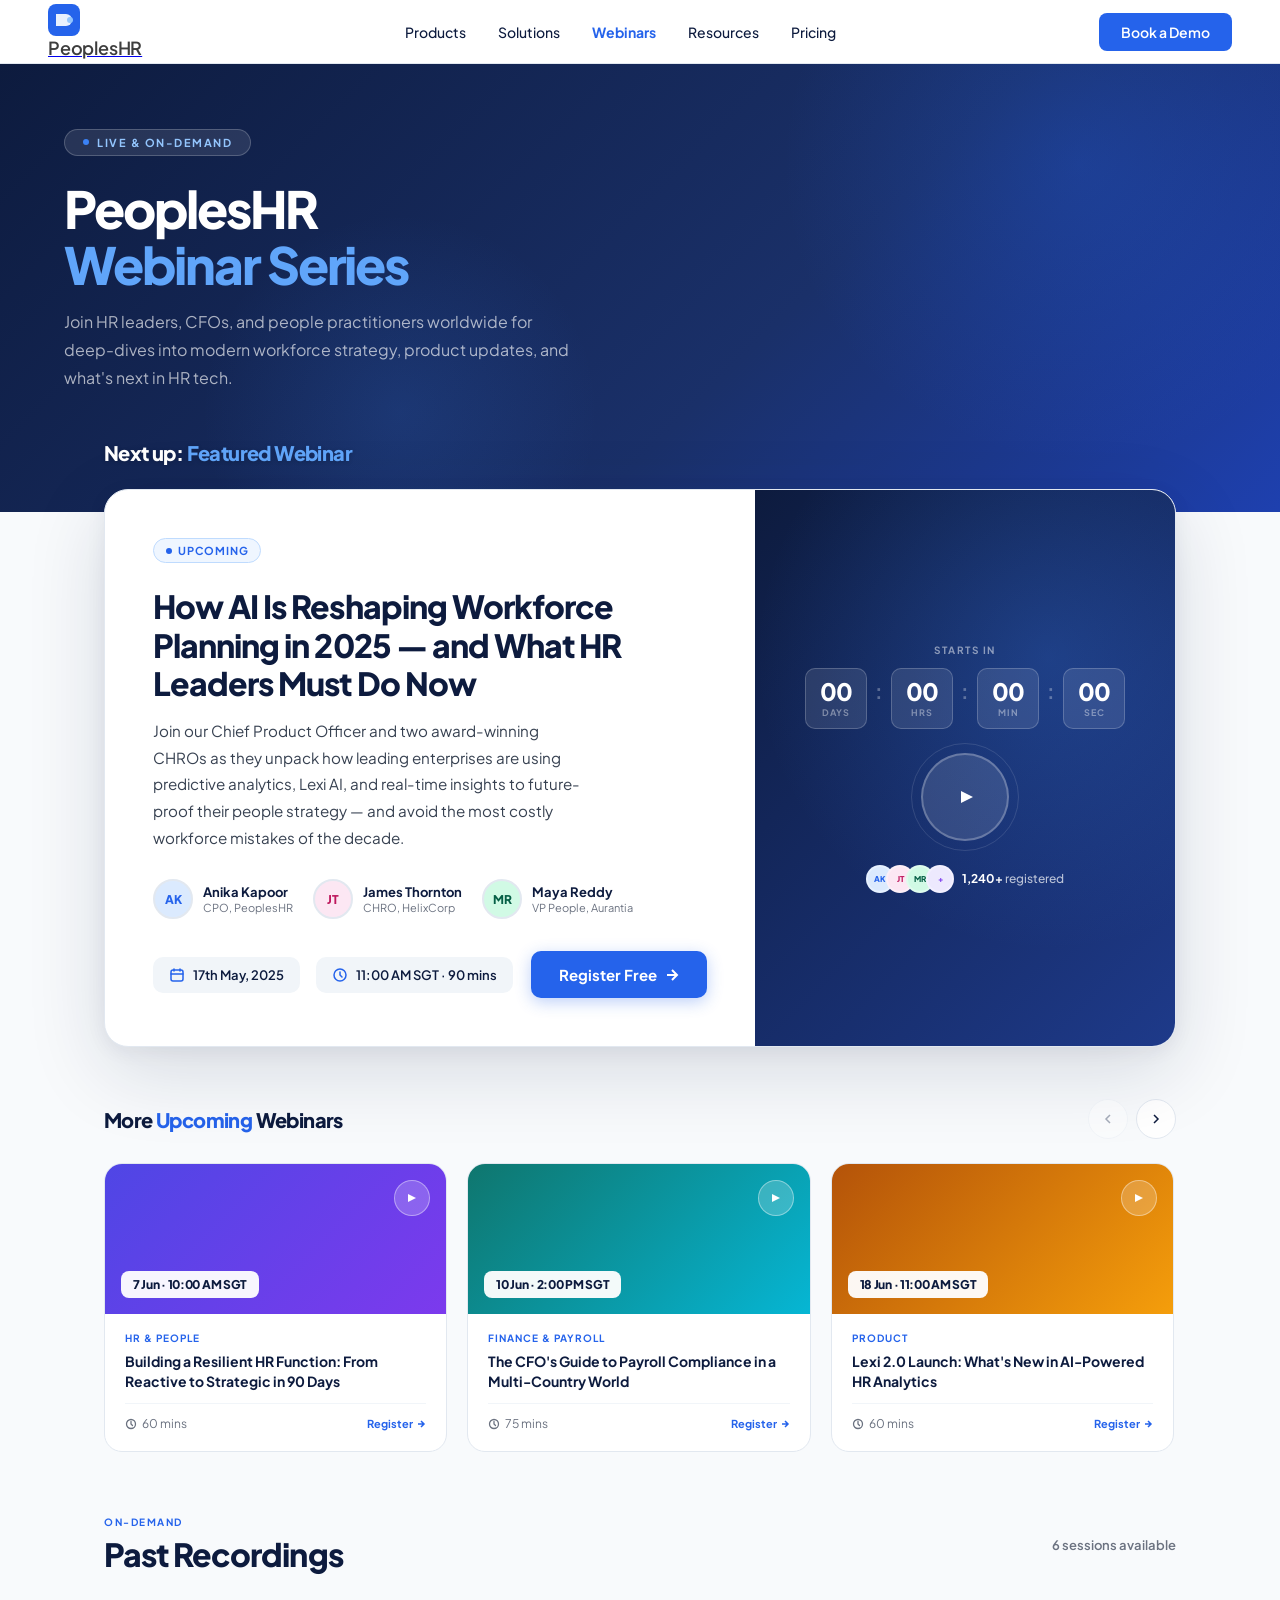
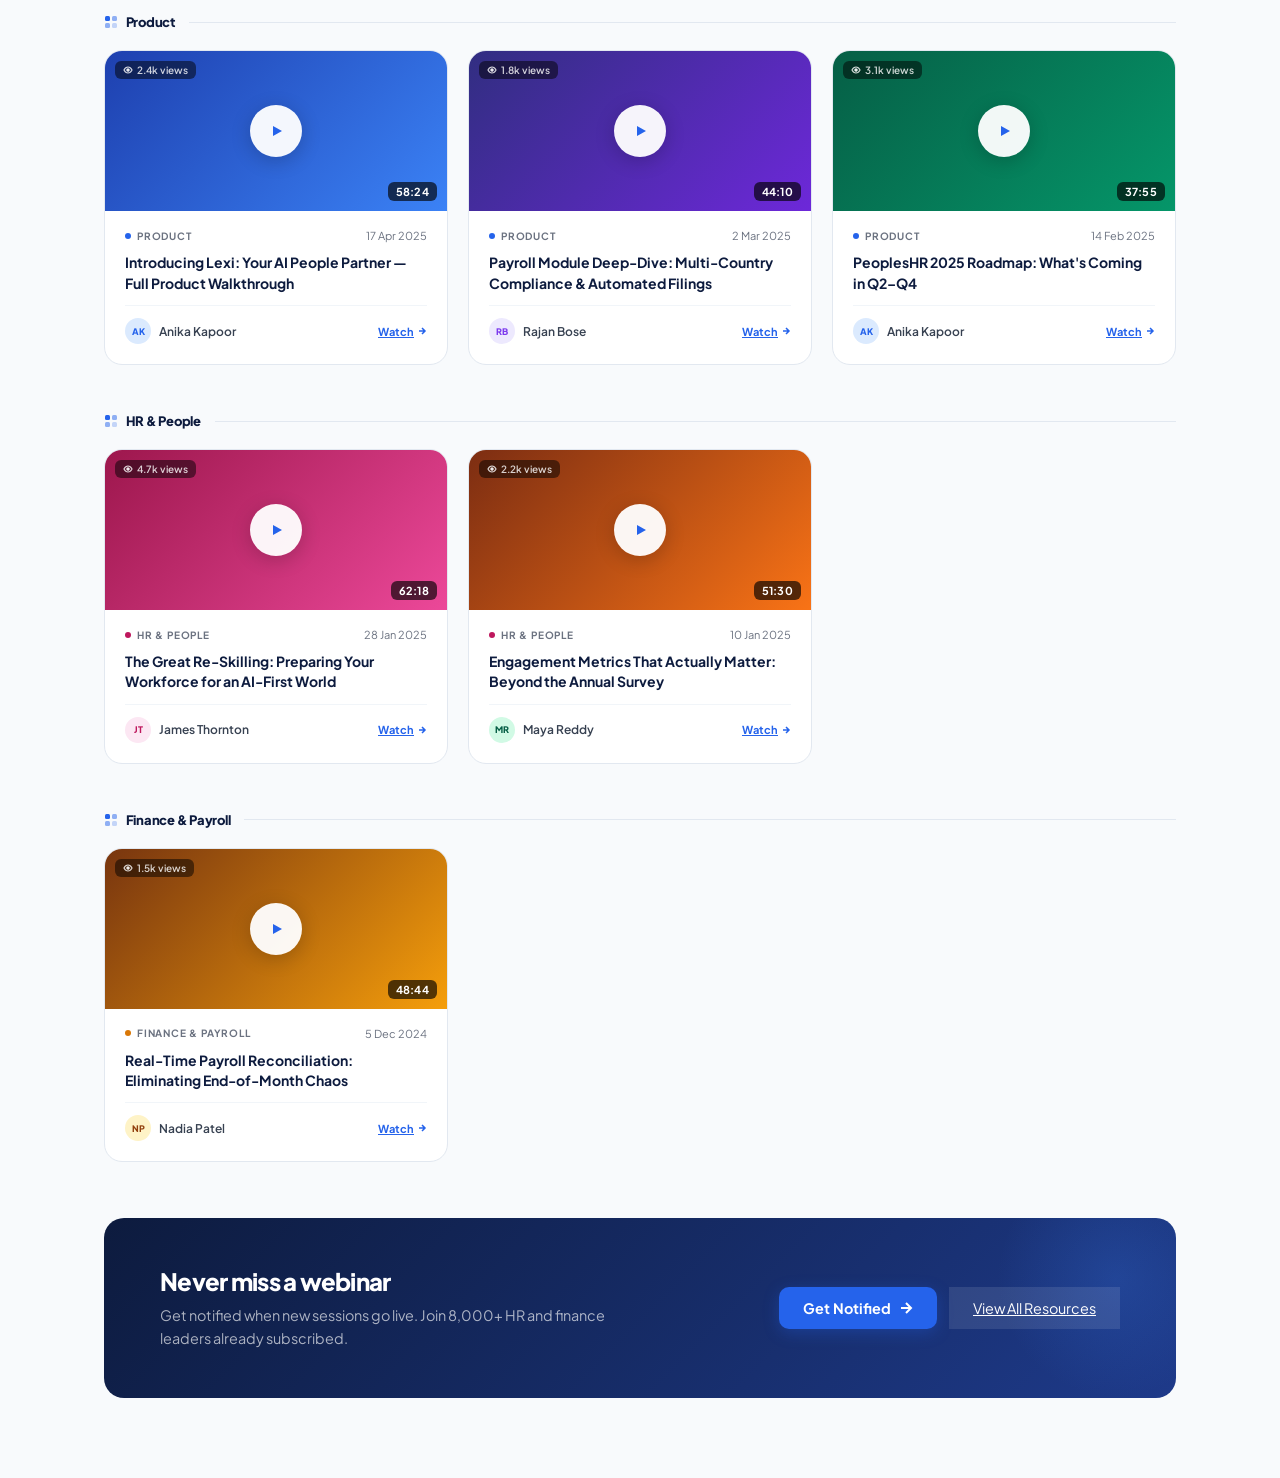
==== index.html @ 2c196004 "Initial webinar page" ====
<!DOCTYPE html>
<html lang="en">
<head>
<meta charset="UTF-8">
<meta name="viewport" content="width=device-width, initial-scale=1.0">
<title>Webinars — PeoplesHR</title>
<link rel="preconnect" href="https://fonts.googleapis.com">
<link rel="preconnect" href="https://fonts.gstatic.com" crossorigin>
<link href="https://fonts.googleapis.com/css2?family=Plus+Jakarta+Sans:wght@400;500;600;700;800&display=swap" rel="stylesheet">
<link rel="stylesheet" href="style.css">
</head>
<body class="webinar-page">

<!-- NAV -->
<nav>
  <a href="#" class="nav-logo">
    <svg width="32" height="32" viewBox="0 0 32 32" fill="none">
      <rect width="32" height="32" rx="8" fill="#2563eb"/>
      <path d="M8 10h10a6 6 0 0 1 0 12H8V10z" fill="#fff" opacity=".9"/>
      <circle cx="22" cy="16" r="3" fill="#93c5fd"/>
    </svg>
    <span class="logo-text">PeoplesHR</span>
  </a>
  <div class="nav-links">
    <a href="#">Products</a>
    <a href="#">Solutions</a>
    <a href="#" style="color:var(--blue);font-weight:700;">Webinars</a>
    <a href="#">Resources</a>
    <a href="#">Pricing</a>
  </div>
  <a href="#" class="btn-demo">Book a Demo</a>
  <button class="hamburger" id="hamburger"><span></span><span></span><span></span></button>
</nav>

<!-- PAGE HERO -->
<div class="wb-page-hero">
  <div class="wb-hero-inner">
    <div class="wb-hero-eyebrow">
      <span class="wb-hero-eyebrow-dot"></span>
      Live &amp; On-demand
    </div>
    <h1 class="wb-hero-title">PeoplesHR<br><span>Webinar Series</span></h1>
    <p class="wb-hero-sub">Join HR leaders, CFOs, and people practitioners worldwide for deep-dives into modern workforce strategy, product updates, and what's next in HR tech.</p>
  </div>
</div>

<!-- BODY — all sections injected by app.js -->
<div class="wb-body" id="wb-body">
  <div style="text-align:center;padding:80px 0;color:#6b7280;">
    <svg width="40" height="40" viewBox="0 0 40 40" fill="none" style="margin:0 auto 16px;display:block;animation:spin 1s linear infinite;">
      <circle cx="20" cy="20" r="16" stroke="#e2e8f0" stroke-width="4"/>
      <path d="M20 4a16 16 0 0 1 16 16" stroke="#2563eb" stroke-width="4" stroke-linecap="round"/>
    </svg>
    <style>@keyframes spin{to{transform:rotate(360deg)}}</style>
    Loading webinars…
  </div>
</div>

<script src="app.js"></script>
</body>
</html>
---- style.css ----
/* ==========================================================================
   phrhome.css  –  Complete stylesheet for PeoplesHR Website
   Includes: Homepage styles + Solutions page styles
   Last updated: April 2026
   ========================================================================== */

*,*::before,*::after{box-sizing:border-box;margin:0;padding:0;}
:root{
  --navy:#0d1b3e;
  --blue:#2563eb;
  --blue-light:#3b82f6;
  --blue-bright:#1d9bf0;
  --text-dark:#0d1b3e;
  --text-body:#374151;
  --text-muted:#6b7280;
  --bg-white:#ffffff;
  --bg-light:#f8fafc;
  --bg-card:#f1f5f9;
  --border:#e2e8f0;
  --radius:16px;
}
html{scroll-behavior:smooth;}
body{font-family:'Plus Jakarta Sans',sans-serif;color:var(--text-dark);background:#fff;overflow-x:hidden;}

/* ─── NAV ─── */
nav{
  position:sticky;top:0;z-index:100;
  background:rgba(255,255,255,0.95);
  backdrop-filter:blur(12px);
  border-bottom:1px solid var(--border);
  padding:0 48px;
  height:64px;
  display:flex;align-items:center;justify-content:space-between;
}.hero
.nav-logo{display:flex;align-items:center;gap:8px;text-decoration:none;}
.logo-text{font-weight:600;font-size:18px;color:#3d3d3d;letter-spacing:-0.2px;}
.nav-links{display:flex;align-items:center;gap:32px;}
.nav-links a{font-size:14px;font-weight:500;color:var(--text-dark);text-decoration:none;transition:color .2s;}
.nav-links a:hover{color:var(--blue);}
.btn-demo{
  background:var(--blue);color:#fff;
  font-size:14px;font-weight:600;
  padding:10px 22px;border-radius:8px;
  text-decoration:none;border:none;cursor:pointer;
  transition:background .2s,transform .15s;
}
.btn-demo:hover{background:#1d4ed8;transform:translateY(-1px);}

/* ─── MEGA DROPDOWN ─── */
.nav-item{position:relative;display:flex;align-items:center;}
.nav-item > a{display:flex;align-items:center;gap:5px;font-size:14px;font-weight:500;color:var(--text-dark);text-decoration:none;transition:color .2s;padding:4px 0;}
.nav-item > a:hover,.nav-item:hover > a{color:var(--blue);}
.nav-item > a .caret{width:14px;height:14px;transition:transform .25s;opacity:0.5;}
.nav-item:hover > a .caret{transform:rotate(180deg);}

.mega-dropdown{
  position:absolute;top:calc(100% + 14px);left:50%;transform:translateX(-50%);
  background:#fff;border:1px solid #e2e8f0;border-radius:16px;
  box-shadow:0 20px 60px rgba(13,27,62,0.12),0 4px 16px rgba(13,27,62,0.06);
  padding:28px;width:600px;
  opacity:0;visibility:hidden;pointer-events:none;
  transition:opacity .22s ease,transform .22s ease,visibility .22s;
  transform:translateX(-50%) translateY(8px);
  z-index:200;
}
.nav-item:hover .mega-dropdown{
  opacity:1;visibility:visible;pointer-events:all;
  transform:translateX(-50%) translateY(0);
}
.mega-dropdown::before{
  content:'';position:absolute;top:-7px;left:50%;transform:translateX(-50%);
  width:14px;height:14px;background:#fff;
  border-left:1px solid #e2e8f0;border-top:1px solid #e2e8f0;
  border-radius:2px;rotate:45deg;
}
.mega-grid{display:grid;grid-template-columns:1fr 1fr;gap:4px 24px;}
.mega-item{
  display:flex;align-items:flex-start;gap:12px;
  padding:12px;border-radius:10px;cursor:pointer;
  text-decoration:none;transition:background .15s;
}
.mega-item:hover{background:#f0f6ff;}
.mega-icon{
  width:40px;height:40px;border-radius:10px;
  background:#f8fafc;border:1px solid #e2e8f0;
  display:flex;align-items:center;justify-content:center;
  flex-shrink:0;
}
.mega-text h4{font-size:14px;font-weight:700;color:#0d1b3e;margin-bottom:3px;line-height:1.3;}
.mega-text p{font-size:12px;color:var(--text-muted);line-height:1.4;}
.mega-divider{grid-column:1/-1;height:1px;background:#f1f5f9;margin:8px 0;}
.mega-footer{
  grid-column:1/-1;
  display:flex;align-items:center;justify-content:space-between;
  background:#f8fafc;border-radius:10px;padding:14px 18px;margin-top:4px;
}
.mega-footer-text{font-size:13.5px;font-weight:700;color:#0d1b3e;}
.mega-footer-cta{
  display:flex;align-items:center;gap:6px;
  background:#0d1b3e;color:#fff;
  font-size:12px;font-weight:600;padding:7px 14px;border-radius:8px;
  text-decoration:none;transition:background .2s;white-space:nowrap;
}
.mega-footer-cta:hover{background:var(--blue);}

/* Solutions dropdown overrides */
.solutions-dropdown{width:860px;left:0;transform:translateX(-20%) translateY(8px);}
.nav-item:hover .solutions-dropdown{transform:translateX(-20%) translateY(0);}
.solutions-grid{display:flex;gap:0;}
.solutions-col{flex:1;padding:0 4px;}
.solutions-col-mid{flex:0 0 240px;}
.solutions-col-heading{
  display:block;font-size:13px;font-weight:700;color:var(--blue);
  text-decoration:underline;text-underline-offset:3px;
  margin-bottom:12px;padding:0 12px;letter-spacing:0.2px;
}
.solutions-divider{width:1px;background:#f1f5f9;margin:0 8px;flex-shrink:0;}
.solutions-dropdown .mega-item{padding:8px 10px;}
.solutions-dropdown .mega-icon{width:36px;height:36px;border-radius:8px;}
.solutions-dropdown .mega-text h4{font-size:13px;}
.solutions-dropdown .mega-text p{font-size:11px;}

/* Simple single-col dropdowns */
.simple-dropdown{width:320px;left:50%;transform:translateX(-50%) translateY(8px);}
.nav-item:hover .simple-dropdown{transform:translateX(-50%) translateY(0);}
.simple-col{display:flex;flex-direction:column;gap:2px;}
.simple-divider{height:1px;background:#f1f5f9;margin:8px 4px;}

/* ─── HERO ─── */
.hero{
  min-height:100vh;
  display:flex;align-items:center;
  padding:80px 48px 60px;
  position:relative;
  overflow:hidden;
  background:linear-gradient(160deg,#fff 0%,#f0f6ff 100%);
}
.hero-left{flex:1;max-width:540px;z-index:2;}
.hero-badge{
  display:inline-flex;align-items:center;gap:8px;
  border:1.5px solid #cbd5e1;border-radius:100px;
  padding:6px 16px;font-size:11px;font-weight:700;
  letter-spacing:1.2px;color:var(--text-body);
  margin-bottom:36px;
  background:rgba(255,255,255,0.8);
}
.badge-dot{width:7px;height:7px;border-radius:50%;background:var(--blue);}
.hero h1{
  font-size:58px;font-weight:700;line-height:1.08;
  letter-spacing:-2px;color:#0d1b3e;
  margin-bottom:28px;
}
.hero h1 .accent{color:var(--blue);}
.hero-body{font-size:17px;color:var(--text-body);line-height:1.65;margin-bottom:40px;max-width:480px;}
.hero-ctas{display:flex;gap:16px;flex-wrap:wrap;margin-bottom:40px;}
.btn-primary{
  background:var(--blue);color:#fff;
  font-size:15px;font-weight:700;
  padding:14px 28px;border-radius:10px;
  text-decoration:none;display:flex;align-items:center;gap:8px;
  transition:all .2s;box-shadow:0 4px 16px rgba(37,99,235,0.3);
}
.btn-primary:hover{background:#1d4ed8;transform:translateY(-2px);box-shadow:0 8px 24px rgba(37,99,235,0.4);}
.btn-outline{
  background:#fff;color:#0d1b3e;
  font-size:15px;font-weight:600;
  padding:14px 28px;border-radius:10px;
  text-decoration:none;border:1.5px solid #cbd5e1;
  transition:all .2s;
}
.btn-outline:hover{border-color:var(--blue);color:var(--blue);transform:translateY(-2px);}
.trust-line{display:flex;align-items:center;gap:10px;font-size:14px;color:var(--text-body);}
.trust-avatars{display:flex;align-items:center;}
.trust-avatar{
  width:36px;height:36px;border-radius:50%;
  border:2.5px solid #fff;overflow:hidden;
  margin-left:-10px;flex-shrink:0;
  box-shadow:0 1px 4px rgba(0,0,0,0.12);
  background:#f1f5f9;
}
.trust-avatar:first-child{margin-left:0;}
.trust-avatar img{width:100%;height:100%;object-fit:cover;display:block;}
.trust-line b{color:#0d1b3e;}

/* hero right image */
.hero-right{
  flex:1;display:flex;justify-content:flex-end;
  position:relative;z-index:2;padding-left:48px;
}
.hero-banner-img{
  width:100%;max-width:560px;
  border-radius:20px;
  object-fit:contain;
  filter:drop-shadow(0 20px 60px rgba(13,27,62,0.14));
}

/* ─── LEXI SECTION ─── */
.lexi-section{
  padding:100px 48px;
  background:#fff;
  display:flex;align-items:center;gap:80px;
}
.lexi-ui-img{
  flex:0 0 420px;width:420px;
  border-radius:20px;
  object-fit:contain;
  filter:drop-shadow(0 8px 48px rgba(13,27,62,0.12));
}

.lexi-copy{flex:1;}
.section-label{
  font-size:11px;font-weight:700;letter-spacing:1.5px;
  color:var(--blue);margin-bottom:16px;
}
.lexi-copy h2{
  font-size:42px;font-weight:700;line-height:1.1;letter-spacing:-1.5px;
  color:#0d1b3e;margin-bottom:24px;
}
.lexi-copy h2 span{color:var(--blue);}
.lexi-copy p{font-size:15px;color:var(--text-body);line-height:1.7;margin-bottom:16px;}
.lexi-chips{display:flex;gap:12px;margin-top:32px;flex-wrap:wrap;}
.lexi-chip{
  display:flex;align-items:center;gap:10px;
  background:#f8fafc;border:1.5px solid #e2e8f0;border-radius:12px;
  padding:12px 18px;font-size:13.5px;font-weight:600;color:#0d1b3e;
  cursor:pointer;transition:all .2s;
}
.lexi-chip:hover{border-color:var(--blue);background:#eff6ff;color:var(--blue);}
.chip-icon{
  width:28px;height:28px;border-radius:7px;background:var(--blue);
  display:flex;align-items:center;justify-content:center;
}

/* ─── MODULES TAB LAYOUT ─── */
.modules-section{padding:100px 48px;background:#f8fafc;}
.section-center{text-align:center;margin-bottom:60px;}
.section-center h2{font-size:40px;font-weight:700;letter-spacing:-1.5px;color:#0d1b3e;margin-bottom:14px;}
.section-center p{font-size:16px;color:var(--text-muted);}
.explore-link{font-size:13.5px;font-weight:600;color:var(--blue);text-decoration:none;display:flex;align-items:center;gap:4px;transition:gap .2s;}
.explore-link:hover{gap:8px;}

.modules-tab-wrap{display:flex;gap:28px;align-items:flex-start;}
.module-tabs{flex:0 0 188px;display:flex;flex-direction:column;gap:4px;}
.module-tab{
  display:flex;align-items:center;gap:12px;
  padding:13px 16px;border-radius:12px;cursor:pointer;
  transition:all .2s;color:var(--text-muted);
  font-size:14.5px;font-weight:600;
  border:1.5px solid transparent;position:relative;
}
.module-tab:hover{background:#fff;color:#0d1b3e;border-color:#e2e8f0;}
.module-tab.active{background:#fff;color:var(--blue);border-color:#bfdbfe;box-shadow:0 2px 12px rgba(37,99,235,0.1);}
.mtab-icon{width:20px;height:20px;flex-shrink:0;display:flex;}
.module-tab span{flex:1;}
.mtab-arrow{flex-shrink:0;opacity:0;transition:opacity .2s;}
.module-tab.active .mtab-arrow{opacity:1;color:var(--blue);}
.module-tab.active::before{content:'';position:absolute;left:0;top:20%;bottom:20%;width:3px;border-radius:2px;background:var(--blue);}

.module-preview-panel{flex:1;background:#fff;border-radius:20px;border:1px solid #e2e8f0;overflow:visible;box-shadow:0 8px 40px rgba(13,27,62,0.08);}

.preview-content{display:none;}
.preview-content.active{display:block;}
.preview-img{
  width:100%;
  height:auto;
  object-fit:contain;
  display:block;
  border-radius:0 0 16px 16px;
}

.preview-sidebar{width:140px;flex-shrink:0;background:#1e293b;padding:16px 0;display:flex;flex-direction:column;gap:2px;}
.psb-logo{padding:8px 16px 14px;border-bottom:1px solid rgba(255,255,255,0.08);margin-bottom:6px;}
.psb-item{padding:9px 16px;font-size:12px;color:rgba(255,255,255,0.5);cursor:pointer;transition:all .15s;}
.psb-item.active{background:rgba(37,99,235,0.3);color:#fff;}
.psb-item:hover:not(.active){background:rgba(255,255,255,0.06);color:rgba(255,255,255,0.8);}

.preview-main{flex:1;overflow:hidden;display:flex;flex-direction:column;background:#fff;}
.prev-topbar{display:flex;align-items:center;justify-content:space-between;padding:14px 20px;border-bottom:1px solid #f1f5f9;}
.prev-title{font-size:15px;font-weight:700;color:#0d1b3e;}
.prev-btn-blue{background:var(--blue);color:#fff;font-size:12px;font-weight:600;padding:6px 14px;border-radius:8px;cursor:pointer;}

.prev-stats-row{display:flex;gap:10px;padding:12px 20px;}
.prev-stat-card{flex:1;background:#f8fafc;border:1px solid #f1f5f9;border-radius:10px;padding:11px;}
.psc-num{font-size:20px;font-weight:700;letter-spacing:-0.5px;}
.psc-label{font-size:10px;color:var(--text-muted);margin-top:2px;font-weight:500;}

.prev-table{flex:1;overflow:hidden;margin:0 20px 14px;border:1px solid #f1f5f9;border-radius:10px;}
.prev-table-head{display:grid;grid-template-columns:32px 1fr 1fr 1fr 80px;padding:8px 12px;background:#f8fafc;font-size:11px;font-weight:700;color:var(--text-muted);letter-spacing:0.5px;border-bottom:1px solid #f1f5f9;align-items:center;gap:6px;}
.prev-table-row{display:grid;grid-template-columns:32px 1fr 1fr 1fr 80px;padding:8px 12px;align-items:center;gap:6px;font-size:12px;color:var(--text-body);border-bottom:1px solid #f8fafc;transition:background .15s;}
.prev-table-row:hover{background:#fafbfc;}
.prev-avatar{width:28px;height:28px;border-radius:8px;display:flex;align-items:center;justify-content:center;font-size:10px;font-weight:700;flex-shrink:0;}
.status-chip{display:inline-block;padding:3px 8px;border-radius:100px;font-size:10px;font-weight:700;text-align:center;}
.status-chip.green{background:#dcfce7;color:#15803d;}
.status-chip.amber{background:#fef3c7;color:#92400e;}

.prev-week{flex:1;padding:12px 20px;}
.prev-week-label{font-size:12px;font-weight:600;color:var(--text-muted);margin-bottom:12px;}
.prev-week-bars{display:flex;gap:12px;height:110px;align-items:flex-end;}
.pwb-day{display:flex;flex-direction:column;align-items:center;gap:6px;flex:1;}
.pwb-bar{width:100%;border-radius:6px 6px 0 0;}
.pwb-day span{font-size:11px;color:var(--text-muted);font-weight:500;}

.prev-lexi-chat{margin:0 20px 14px;background:#f8fafc;border-radius:12px;padding:14px;flex:1;overflow:hidden;}
.plc-header{display:flex;align-items:center;gap:8px;margin-bottom:12px;}
.plc-avatar{width:24px;height:24px;border-radius:6px;background:var(--blue);display:flex;align-items:center;justify-content:center;}
.plc-header span:nth-child(2){font-size:13px;font-weight:700;color:#0d1b3e;}
.plc-status{font-size:11px;color:#16a34a;margin-left:auto;}
.plc-msg{font-size:12.5px;line-height:1.55;padding:10px 12px;border-radius:10px;margin-bottom:8px;}
.plc-msg.user{background:#fff;border:1px solid #e2e8f0;color:var(--text-body);}
.plc-msg.lexi{background:var(--blue);color:#fff;}

/* Mobile only */
.modules-mobile-only{display:none;}

/* ─── INDUSTRIES ─── */
.industries-section{padding:100px 48px 0;background:#fff;}
.industries-section .section-center p{color:var(--text-muted);}
.industry-tabs{display:flex;gap:12px;justify-content:center;flex-wrap:wrap;margin-bottom:56px;}
.industry-tab{
  padding:10px 22px;border-radius:100px;
  border:1.5px solid #e2e8f0;font-size:14px;font-weight:500;
  color:var(--text-body);cursor:pointer;transition:all .2s;background:#fff;
}
.industry-tab.active{background:var(--blue);color:#fff;border-color:var(--blue);}
.industry-tab:hover:not(.active){border-color:var(--blue);color:var(--blue);}
.client-logos{
  display:flex;align-items:center;justify-content:space-around;
  padding:0 40px 72px;flex-wrap:wrap;gap:32px;
}
.client-logo{
  font-size:20px;font-weight:800;letter-spacing:2px;
  color:#94a3b8;cursor:default;
  display:flex;align-items:center;justify-content:center;
}
.client-logos .client-logo img {
  height: 80px !important;
  max-width: 150px !important;
  object-fit: contain !important;
  border-radius: 0 !important;
  box-shadow: none !important;
  border: none !important;
}
.client-logos{
  display:flex;align-items:center;justify-content:space-around;
  padding:0 110px 72px;flex-wrap:wrap;gap:8px;
}
.stats-bar{
  background:#0d1b3e;padding:56px 48px;
  display:flex;align-items:center;justify-content:space-around;
  gap:20px;
}
.stat-item{text-align:center;flex:1;position:relative;}
.stat-item:not(:last-child)::after{
  content:'';position:absolute;right:0;top:50%;transform:translateY(-50%);
  width:1px;height:60px;background:rgba(255,255,255,0.15);
}
.stat-num{font-size:52px;font-weight:700;color:#fff;letter-spacing:-2px;line-height:1;}
.stat-label{font-size:11px;font-weight:600;letter-spacing:1.5px;color:rgba(255,255,255,0.5);margin-top:8px;text-transform:uppercase;}

/* ─── PERSONAS ─── */
.personas-section{padding:100px 48px;background:#fff;}
.section-tag{
  display:inline-block;background:#eff6ff;
  border:1px solid #bfdbfe;border-radius:100px;
  padding:6px 18px;font-size:11px;font-weight:700;
  letter-spacing:1.2px;color:var(--blue);
  margin-bottom:20px;
}
.personas-section h2{
  font-size:50px;font-weight:700;letter-spacing:-2px;
  color:#0d1b3e;max-width:700px;margin:0 auto 60px;
  text-align:center;line-height:1.1;
}
.personas-grid{display:grid;grid-template-columns:repeat(4,1fr);gap:20px;}
.persona-card{
  background:#f8fafc;border-radius:var(--radius);
  border:1px solid #e2e8f0;padding:28px;
  transition:all .25s;
}
.persona-card:hover{background:#fff;transform:translateY(-4px);box-shadow:0 12px 40px rgba(13,27,62,0.1);}
.persona-emoji{margin-bottom:16px;display:block;line-height:0;}
.persona-card h3{font-size:17px;font-weight:700;color:#0d1b3e;margin-bottom:14px;}
.persona-card p{font-size:13.5px;color:var(--text-body);line-height:1.65;margin-bottom:24px;}
.more-info{font-size:13px;font-weight:600;color:var(--blue);text-decoration:none;display:flex;align-items:center;gap:4px;}
.more-info:hover{gap:8px;}

/* ─── CASE STUDIES ─── */
.case-studies-section{padding:100px 48px;background:#f8fafc;}
.case-studies-section .section-center{text-align:center;}
.case-studies-section .section-label{text-align:center;display:block;margin-bottom:12px;}
.case-studies-section .section-center h2{font-size:40px;}
.case-studies-section .section-center p{font-size:15px;color:var(--text-muted);max-width:560px;margin:0 auto;}
.cs-grid{display:grid;grid-template-columns:repeat(3,1fr);gap:24px;margin-top:56px;}
.cs-card{
  background:#fff;border-radius:var(--radius);
  border:1px solid #e2e8f0;overflow:hidden;
  transition:all .25s;
}
.cs-card:hover{transform:translateY(-4px);box-shadow:0 16px 48px rgba(13,27,62,0.12);}
.cs-img{
  height:200px;position:relative;
  display:flex;align-items:flex-end;padding:20px;
}
.cs-img-1{background:linear-gradient(135deg,#1e40af 0%,#3b82f6 100%);}
.cs-img-2{background:linear-gradient(135deg,#0f172a 0%,#1e3a5f 100%);}
.cs-img-3{background:linear-gradient(135deg,#4f46e5 0%,#7c3aed 60%,#ec4899 100%);}
.cs-img::before{
  content:'';position:absolute;
  width:140px;height:140px;border-radius:50%;
  border:1px solid rgba(255,255,255,0.1);
  top:-20px;right:20px;
}
.cs-tag{
  background:rgba(255,255,255,0.9);
  border-radius:6px;padding:5px 12px;
  font-size:11px;font-weight:700;letter-spacing:0.8px;color:#0d1b3e;
  position:relative;z-index:1;
}
.cs-content{padding:28px;}
.cs-company{font-size:11px;font-weight:700;letter-spacing:1.2px;color:var(--blue);margin-bottom:10px;}
.cs-content h3{font-size:17px;font-weight:700;color:#0d1b3e;line-height:1.35;margin-bottom:14px;}
.cs-content p{font-size:13.5px;color:var(--text-body);line-height:1.65;margin-bottom:24px;}
.read-more{font-size:13px;font-weight:600;color:var(--blue);text-decoration:none;display:flex;align-items:center;gap:4px;}
.read-more:hover{gap:8px;}
.cs-cta-row{text-align:center;margin-top:48px;}
.cs-cta-row p{font-size:15px;color:var(--text-body);margin-bottom:20px;}
.btn-outline-blue{
  display:inline-block;padding:14px 32px;border-radius:10px;
  border:1.5px solid var(--blue);color:var(--blue);
  font-size:14px;font-weight:700;text-decoration:none;
  transition:all .2s;
}
.btn-outline-blue:hover{background:var(--blue);color:#fff;transform:translateY(-2px);}

/* ─── DOMAIN EXPERIENCE ─── */
.domain-section{
  padding:100px 48px;background:#fff;
  display:flex;gap:80px;align-items:flex-start;
}
.domain-left{flex:0 0 400px;}
.domain-badge-wrap{display:flex;gap:16px;align-items:center;margin-bottom:28px;}
.domain-num{
  font-size:64px;font-weight:700;color:var(--blue);
  line-height:1;letter-spacing:-3px;
}
.domain-badge{
  background:#0d1b3e;border-radius:12px;padding:14px 18px;
}
.domain-badge p:first-child{font-size:14px;font-weight:700;color:#fff;margin-bottom:4px;}
.domain-badge p:last-child{font-size:12px;color:rgba(255,255,255,0.5);}
.domain-left h2{
  font-size:38px;font-weight:700;letter-spacing:-1.5px;
  color:#0d1b3e;margin-bottom:20px;line-height:1.15;
}
.domain-left p{font-size:15px;color:var(--text-body);line-height:1.7;}
.domain-right{flex:1;}
.feature-list{display:flex;flex-direction:column;gap:0;}
.feature-item{
  display:flex;gap:16px;padding:24px 0;
  border-bottom:1px solid #f1f5f9;
}
.feature-item:first-child{border-top:1px solid #f1f5f9;}
.feature-icon-wrap{
  width:48px;height:48px;border-radius:12px;
  background:#f8fafc;border:1px solid #e2e8f0;
  display:flex;align-items:center;justify-content:center;
  flex-shrink:0;
}
.feature-item h4{font-size:15px;font-weight:700;color:#0d1b3e;margin-bottom:6px;}
.feature-item p{font-size:13.5px;color:var(--text-body);line-height:1.6;}

/* ─── ACCREDITATIONS ─── */
.accreditations-section{
  padding:64px 80px;
  background:#f8fafc;
  border-top:1px solid #e2e8f0;
  text-align:center;
}
.accred-text{
  font-size:15px;font-weight:600;color:var(--text-body);
  max-width:700px;margin:0 auto 48px;line-height:1.6;
}
.accred-badges{
  display:flex;align-items:center;justify-content:center;
  gap:40px;flex-wrap:wrap;
}
.accred-badge{
  display:flex;flex-direction:column;align-items:center;
  transition:transform .2s;cursor:default;
}
.accred-badge:hover{transform:translateY(-4px);}
.accred-badges .accred-badge img {
  height: 90px !important;
  max-width: 140px !important;
  object-fit: contain !important;
  border-radius: 0 !important;
  box-shadow: none !important;
  border: none !important;
}
.accred-badge span{display:none;}

/* ─── TESTIMONIAL CAROUSEL ─── */
.testimonial-section{
  padding:100px 80px;
  background:#f0f6ff;
  position:relative;overflow:hidden;
}
.testimonial-section::before{
  content:'"';font-size:280px;font-weight:700;
  color:rgba(37,99,235,0.08);position:absolute;
  top:-40px;left:40px;line-height:1;font-family:Georgia,serif;
  pointer-events:none;
}
.testimonial-track-wrap{overflow:hidden;position:relative;z-index:1;}
.testimonial-track{
  display:flex;
  transition:transform .5s cubic-bezier(.4,0,.2,1);
}
.testimonial-slide{
  min-width:100%;text-align:center;padding:0 60px;
  box-sizing:border-box;
}
.testimonial-quote{
  font-size:26px;font-weight:700;color:#0d1b3e;
  line-height:1.5;max-width:820px;margin:0 auto 36px;
  letter-spacing:-0.5px;
}
.testimonial-author{font-size:15px;font-weight:700;color:#0d1b3e;margin-bottom:4px;}
.testimonial-title{font-size:12px;font-weight:600;letter-spacing:0.5px;color:var(--text-muted);word-break:break-word;}

.testimonial-meta{
  display:flex;align-items:center;justify-content:center;
  gap:12px;margin-top:0;
  max-width:680px;margin-left:auto;margin-right:auto;
}
.t-avatar{
  width:56px;height:56px;border-radius:50%;
  overflow:hidden;flex-shrink:0;
  border:3px solid #fff;
  box-shadow:0 2px 12px rgba(13,27,62,0.12);
}
.t-avatar svg{display:block;}
.t-meta-text{text-align:left;min-width:0;flex-shrink:1;}
.t-company-logo{
  border-left:1px solid #e2e8f0;
  padding-left:16px;
  display:flex;align-items:center;
  margin-left:auto;
}

.testimonial-controls{
  display:flex;align-items:center;justify-content:center;
  gap:20px;margin-top:48px;position:relative;z-index:1;
}
.t-arrow{
  width:44px;height:44px;border-radius:50%;
  border:1.5px solid #cbd5e1;background:#fff;
  display:flex;align-items:center;justify-content:center;
  cursor:pointer;color:#0d1b3e;
  transition:all .2s;flex-shrink:0;
}
.t-arrow:hover{border-color:var(--blue);color:var(--blue);background:#eff6ff;}
.t-dots{display:flex;gap:8px;align-items:center;}
.t-dot{
  width:8px;height:8px;border-radius:50%;
  background:#cbd5e1;border:none;cursor:pointer;padding:0;
  transition:all .3s;
}
.t-dot.active{background:var(--blue);width:24px;border-radius:4px;}

/* ─── CTA BANNER ─── */
.cta-banner{
  padding:90px 80px;
  background:linear-gradient(135deg,#1d4ed8 0%,#2563eb 50%,#3b82f6 100%);
  text-align:center;
}
.cta-banner h2{
  font-size:48px;font-weight:700;color:#fff;
  letter-spacing:-1.5px;line-height:1.15;
  max-width:700px;margin:0 auto 32px;
}
.cta-pills{
  display:flex;flex-wrap:wrap;gap:12px;
  justify-content:center;margin-bottom:44px;
}
.cta-pill{
  display:flex;align-items:center;gap:8px;
  border:1.5px solid rgba(255,255,255,0.35);border-radius:100px;
  padding:10px 22px;font-size:14px;font-weight:500;color:#fff;
  background:rgba(255,255,255,0.08);
}
.pill-check{
  width:20px;height:20px;border-radius:50%;
  border:1.5px solid rgba(255,255,255,0.5);
  display:flex;align-items:center;justify-content:center;
}
.cta-btns{display:flex;gap:16px;justify-content:center;}
.cta-btn-white{
  background:#fff;color:var(--blue);
  font-size:15px;font-weight:700;
  padding:15px 32px;border-radius:10px;
  text-decoration:none;transition:all .2s;
}
.cta-btn-white:hover{transform:translateY(-2px);box-shadow:0 8px 24px rgba(0,0,0,0.2);}
.cta-btn-ghost{
  background:transparent;color:#fff;
  font-size:15px;font-weight:700;
  padding:15px 32px;border-radius:10px;
  text-decoration:none;border:1.5px solid rgba(255,255,255,0.4);
  transition:all .2s;
}
.cta-btn-ghost:hover{background:rgba(255,255,255,0.1);transform:translateY(-2px);}

/* ─── FOOTER ─── */
footer{padding:64px 48px 36px;background:#fff;border-top:1px solid #e2e8f0;}
.footer-top{display:flex;gap:48px;margin-bottom:48px;}
.footer-brand{flex:0 0 260px;}
.footer-brand .nav-logo{margin-bottom:16px;}
.footer-brand > p{font-size:13px;color:var(--text-muted);line-height:1.65;}
.footer-office-label{font-size:12px;font-weight:700;color:var(--blue);margin-bottom:4px;}
.footer-office-text{font-size:13px;color:var(--text-muted);line-height:1.6;}
.footer-email{display:block;font-size:13px;font-weight:600;color:var(--blue);text-decoration:none;margin-top:16px;margin-bottom:20px;}
.footer-email:hover{text-decoration:underline;}
.footer-socials{display:flex;gap:10px;margin-top:4px;}
.social-icon{
  width:34px;height:34px;border-radius:8px;
  border:1px solid #e2e8f0;color:var(--text-muted);
  display:flex;align-items:center;justify-content:center;
  text-decoration:none;transition:all .2s;
}
.social-icon:hover{border-color:var(--blue);color:var(--blue);background:#eff6ff;}
.footer-cols{display:flex;gap:28px;flex:1;flex-wrap:wrap;}
.footer-col{min-width:100px;}
.footer-col h4{font-size:12px;font-weight:700;letter-spacing:1.2px;color:#0d1b3e;text-transform:uppercase;margin-bottom:14px;}
.footer-col a{display:block;font-size:13px;color:var(--text-muted);text-decoration:none;margin-bottom:9px;transition:color .2s;line-height:1.4;}
.footer-col a:hover{color:var(--blue);}
.footer-col-sublabel{font-size:11px;font-weight:700;letter-spacing:0.8px;color:#0d1b3e;text-transform:uppercase;margin-bottom:8px;margin-top:4px;}
.footer-bottom{
  display:flex;justify-content:space-between;align-items:center;
  border-top:1px solid #e2e8f0;padding-top:24px;
}
.footer-bottom p{font-size:13px;color:var(--text-muted);}
.footer-bottom-links{display:flex;gap:28px;align-items:center;}
.footer-bottom-links a{font-size:13px;color:var(--text-muted);text-decoration:none;transition:color .2s;white-space:nowrap;}
.footer-bottom-links a:hover{color:var(--blue);}
.footer-certs{display:flex;gap:16px;}
.cert-badge{font-size:11px;font-weight:700;color:var(--text-muted);letter-spacing:0.5px;}

/* SVG icons inline */
svg{display:block;}

/* ─── HAMBURGER ─── */
.hamburger{
  display:none;flex-direction:column;justify-content:center;gap:5px;
  width:40px;height:40px;cursor:pointer;background:none;border:none;padding:4px;
  border-radius:8px;transition:background .15s;flex-shrink:0;
}
.hamburger:hover{background:#f1f5f9;}
.hamburger span{
  display:block;width:22px;height:2px;background:#0d1b3e;
  border-radius:2px;transition:transform .3s ease,opacity .3s ease;
  transform-origin:center;
}
.hamburger.open span:nth-child(1){transform:translateY(7px) rotate(45deg);}
.hamburger.open span:nth-child(2){opacity:0;}
.hamburger.open span:nth-child(3){transform:translateY(-7px) rotate(-45deg);}

/* Mobile nav drawer */
.mobile-nav{
  display:none;position:fixed;top:64px;left:0;right:0;bottom:0;
  background:#fff;z-index:99;overflow-y:auto;
  padding:20px 24px 40px;
  transform:translateX(100%);transition:transform .3s ease;
}
.mobile-nav.open{transform:translateX(0);}
.mobile-nav-link{
  display:flex;align-items:center;justify-content:space-between;
  padding:16px 0;border-bottom:1px solid #f1f5f9;
  font-size:16px;font-weight:600;color:#0d1b3e;text-decoration:none;cursor:pointer;
}
.mobile-nav-link svg{width:16px;height:16px;opacity:0.4;transition:transform .25s;}
.mobile-nav-link.open svg{transform:rotate(180deg);}
.mobile-sub{
  max-height:0;overflow:hidden;transition:max-height .35s ease;
}
.mobile-sub.open{max-height:600px;}
.mobile-sub-item{
  display:flex;align-items:center;gap:12px;
  padding:12px 0 12px 8px;text-decoration:none;
}
.mobile-sub-icon{width:36px;height:36px;border-radius:9px;background:#f0f6ff;display:flex;align-items:center;justify-content:center;font-size:18px;flex-shrink:0;}
.mobile-sub-item h4{font-size:14px;font-weight:700;color:#0d1b3e;}
.mobile-sub-item p{font-size:12px;color:var(--text-muted);}
.mobile-cta{
  display:block;width:100%;text-align:center;
  background:var(--blue);color:#fff;
  font-size:15px;font-weight:700;padding:15px;
  border-radius:10px;text-decoration:none;margin-top:24px;
}
.new-tag{background:#2563eb;color:#fff;font-size:9px;font-weight:700;letter-spacing:0.5px;padding:2px 6px;border-radius:100px;line-height:1.4;}

/* ─── RESPONSIVE ─── */

/* ── Tablet (≤1200px) ── */
@media(max-width:1200px){
  nav{padding:0 28px;}
  .nav-links{gap:20px;}
  .nav-links a,.nav-item>a{font-size:13px;}
  .hero{padding:60px 32px 48px;}
  .hero h1{font-size:46px;}
  .hero-banner-img{max-width:380px;}
  .lexi-section{padding:80px 32px;gap:40px;}
  .lexi-ui-img{flex:0 0 300px;width:300px;}
  .modules-section{padding:80px 32px;}
  .modules-tab-wrap{gap:20px;}
  .module-tabs{flex:0 0 170px;}
  .industries-section{padding:80px 32px 0;}
  .personas-section{padding:80px 32px;}
  .personas-grid{grid-template-columns:repeat(2,1fr);}
  .case-studies-section{padding:80px 32px;}
  .domain-section{padding:80px 32px;gap:40px;}
  .domain-left{flex:0 0 280px;}
  .testimonial-section{padding:80px 40px;}
  .cta-banner{padding:72px 40px;}
  footer{padding:48px 32px 28px;}
  .footer-top{gap:32px;}
  .footer-cols{gap:20px;}
}

/* ── Tablet portrait / large mobile (≤1024px) ── */
@media(max-width:1024px){
  /* Nav: hide low-priority items */
  .nav-links{gap:16px;}
  .hero h1{font-size:40px;}
  .hero-right{padding-left:28px;}
  .hero-banner-img{max-width:340px;}
  /* Modules tab: compress */
  .module-tabs{flex:0 0 150px;}
  .module-tab{padding:11px 12px;font-size:13.5px;}

  .preview-sidebar{width:120px;}
  .psb-item{font-size:11px;padding:8px 12px;}
  .prev-title{font-size:13px;}
  .psc-num{font-size:16px;}
  /* Solutions dropdown: shift left */
  .solutions-dropdown{left:0;transform:translateX(-10%) translateY(8px);}
  .nav-item:hover .solutions-dropdown{transform:translateX(-10%) translateY(0);}
}

/* ── Mobile (≤768px) ── */
@media(max-width:768px){
  /* Nav */
  nav{padding:0 20px;}
  .nav-links,.btn-demo{display:none;}
  .hamburger{display:flex;}
  .mobile-nav{display:block;}

  /* Hero */
  .hero{flex-direction:column;align-items:flex-start;padding:48px 20px 40px;min-height:auto;gap:32px;}
  .hero-left{max-width:100%;}
  .hero h1{font-size:34px;letter-spacing:-1px;}
  .hero-body{font-size:15px;}
  .hero-right{padding-left:0;width:100%;justify-content:center;}
  .hero-banner-img{max-width:100%;}

  /* Trust line */
  .trust-line{flex-wrap:wrap;gap:8px;font-size:13px;}
  .trust-avatars{flex-shrink:0;}

  /* Lexi */
  .lexi-section{flex-direction:column;padding:60px 20px;gap:36px;}
  .lexi-ui-img{flex:none;width:100%;max-width:480px;margin:0 auto;}
  .lexi-copy h2{font-size:28px;letter-spacing:-0.8px;}
  .lexi-chips{gap:8px;}
  .lexi-chip{padding:10px 14px;font-size:13px;}

  /* Modules tab layout → stacked */
  .modules-section{padding:60px 20px;}
  .section-center h2{font-size:26px;letter-spacing:-0.5px;}
  .section-center p{font-size:14px;}
  .modules-tab-wrap{flex-direction:column;gap:0;}
  .module-tabs{
    display:grid;grid-template-columns:repeat(3,1fr);
    flex:none;gap:0;
    border-bottom:2px solid #e2e8f0;
    padding-bottom:0;width:100%;
  }
  .module-tab{
    flex-direction:column;gap:4px;
    padding:12px 8px;min-width:0;text-align:center;
    border:none;border-radius:0;border-bottom:3px solid transparent;
    margin-bottom:-2px;font-size:11px;
  }
  .module-tab.active{
    border-color:var(--blue);border-bottom-color:var(--blue);
    box-shadow:none;background:transparent;
  }
  .module-tab::before{display:none;}
  .mtab-arrow{display:none;}
  .mtab-icon{width:22px;height:22px;margin:0 auto;}
  .module-preview-panel{width:100%;border-radius:0 0 16px 16px;border-top:none;}
  .preview-content.active{display:block;}
  .preview-sidebar{width:100%;height:44px;flex-direction:row;align-items:center;gap:0;padding:0;}
  .psb-logo{display:none;}
  .psb-item{padding:0 14px;height:44px;display:flex;align-items:center;font-size:11px;white-space:nowrap;}
  .preview-main{min-height:300px;}
  .prev-stats-row{flex-wrap:wrap;gap:8px;padding:10px 12px;}
  .prev-stat-card{min-width:calc(33% - 8px);}
  .psc-num{font-size:15px;}
  .prev-table{margin:0 12px 12px;}
  .prev-table-head{grid-template-columns:28px 1fr 1fr 64px;font-size:10px;padding:7px 10px;}
  .prev-table-row{grid-template-columns:28px 1fr 1fr 64px;font-size:11px;padding:7px 10px;}
  .prev-table-head span:nth-child(4),.prev-table-row span:nth-child(4){display:none;}
  .prev-week{padding:10px 12px;}
  .prev-week-bars{height:80px;}
  .prev-lexi-chat{margin:0 12px 12px;padding:10px;}
  .plc-msg{font-size:11.5px;}

  /* Industries */
  .industries-section{padding:60px 20px 0;}
  .industry-tabs{gap:8px;justify-content:flex-start;overflow-x:auto;flex-wrap:nowrap;padding-bottom:4px;scrollbar-width:none;}
  .industry-tabs::-webkit-scrollbar{display:none;}
  .industry-tab{white-space:nowrap;flex-shrink:0;padding:8px 16px;font-size:13px;}
  .client-logos{padding:0 0 40px;gap:20px;justify-content:center;}
  .client-logo{font-size:13px;letter-spacing:1px;}
  .stats-bar{padding:32px 20px;display:grid;grid-template-columns:1fr 1fr;gap:0;}
  .stat-item:not(:last-child)::after{display:none;}
  .stat-item{padding:16px;border-bottom:1px solid rgba(255,255,255,0.1);}
  .stat-item:nth-child(odd){border-right:1px solid rgba(255,255,255,0.1);}
  .stat-num{font-size:36px;}

  /* Personas */
  .personas-section{padding:60px 20px;}
  .personas-section h2{font-size:28px;letter-spacing:-0.8px;margin-bottom:36px;}
  .personas-grid{grid-template-columns:1fr;}

  /* Case Studies */
  .case-studies-section{padding:60px 20px;}
  .case-studies-section .section-center h2{font-size:26px;}
  .cs-grid{grid-template-columns:1fr;}

  /* Domain */
  .domain-section{flex-direction:column;padding:60px 20px;gap:36px;}
  .domain-left{flex:none;width:100%;}
  .domain-left h2{font-size:26px;}
  .domain-num{font-size:44px;}

  /* Testimonial */
  .testimonial-section{padding:60px 20px;}
  .testimonial-slide{padding:0 4px;}
  .testimonial-quote{font-size:16px;letter-spacing:0;}
  .testimonial-section::before{font-size:140px;top:-10px;left:8px;}
  .testimonial-meta{gap:10px;}
  .t-company-logo{display:none;}

  /* CTA Banner */
  .cta-banner{padding:56px 20px;}
  .cta-banner h2{font-size:26px;letter-spacing:-0.5px;}
  .cta-btns{flex-direction:column;align-items:center;}
  .cta-btn-white,.cta-btn-ghost{width:100%;max-width:300px;text-align:center;}
  .cta-pill{font-size:12px;padding:7px 14px;}

  /* Accreditations */
  .accreditations-section{padding:48px 20px;}
  .accred-badges{gap:20px;}

  /* Footer */
  footer{padding:48px 20px 24px;}
  .footer-top{flex-direction:column;gap:32px;}
  .footer-brand{flex:none;}
  .footer-cols{gap:20px;}
  .footer-col{min-width:calc(50% - 10px);}
  .footer-bottom{flex-direction:column;gap:16px;text-align:center;}
  .footer-bottom-links{flex-wrap:wrap;justify-content:center;gap:16px;}

  /* Dropdowns → handled by mobile drawer */
  .mega-dropdown,.solutions-dropdown,.simple-dropdown{display:none;}
}

/* ── Small mobile (≤480px) ── */
@media(max-width:480px){
  .hero h1{font-size:28px;}
  .hero-ctas{flex-direction:column;}
  .btn-primary,.btn-outline{width:100%;justify-content:center;}
  .lexi-copy h2{font-size:24px;}
  .personas-section h2{font-size:24px;}
  .module-tab{min-width:64px;padding:10px 10px;font-size:10px;}
  .prev-stat-card{min-width:calc(50% - 4px);}
  .footer-col{min-width:100%;}
  .footer-bottom-links{gap:12px;}
  .footer-bottom-links a{font-size:12px;}
}

/* ==========================================================================
   SOLUTIONS PAGES
   Additional styles for industry-specific Solutions pages (BFSI, Hospitality,
   Manufacturing, Professional Services, etc.)
   ========================================================================== */

/* ==========================================================================
   phrsolutions.css  –  Additional styles for PeoplesHR Solutions pages
   Add this file AFTER phrhome.css in WordPress (Appearance > Theme Editor
   or enqueue with a higher priority).
   No additional JS is required — all interactions are CSS-only.
   ========================================================================== */

/* ─── BUTTON HOVER CLASSES (replaces all inline onmouseover JS) ─── */
.btn-cta-blue {
  display: inline-flex; align-items: center; gap: 8px;
  background: var(--blue); color: #fff; text-decoration: none;
  padding: 13px 26px; border-radius: 10px;
  font-family: 'Plus Jakarta Sans', sans-serif; font-weight: 700; font-size: .9rem;
  box-shadow: 0 6px 24px rgba(37,99,235,.35);
  transition: background .2s, transform .15s;
}
.btn-cta-blue:hover { background: #1d4ed8; transform: translateY(-1px); }

.btn-cta-pill {
  display: inline-flex; align-items: center; gap: 8px;
  background: var(--blue); color: #fff; text-decoration: none;
  padding: 14px 30px; border-radius: 100px;
  font-family: 'Plus Jakarta Sans', sans-serif; font-weight: 700; font-size: .92rem;
  box-shadow: 0 6px 24px rgba(37,99,235,.3);
  transition: background .2s, transform .15s;
}
.btn-cta-pill:hover { background: #1d4ed8; transform: translateY(-1px); }

.btn-cta-white {
  display: inline-flex; align-items: center; gap: 8px;
  background: #fff; color: var(--blue); text-decoration: none;
  padding: 12px 24px; border-radius: 10px;
  font-family: 'Plus Jakarta Sans', sans-serif; font-weight: 700; font-size: .88rem;
  transition: background .2s;
}
.btn-cta-white:hover { background: #eff6ff; }
.governance-metrics { display: grid; grid-template-columns: repeat(4,1fr); }
@media (max-width: 1024px) {
  .governance-metrics { grid-template-columns: repeat(2,1fr); }
}
@media (max-width: 768px) {
  .governance-section { padding: 56px 24px !important; }
  .governance-metrics { grid-template-columns: 1fr !important; }
}
@media (max-width: 900px) {
  .why-section { padding: 60px 28px !important; }
  .why-grid-inner { grid-template-columns: 1fr !important; gap: 40px !important; }
  .why-grid-inner > div:first-child { order: 2; }
  .why-grid-inner > div:last-child  { order: 1; }
}

/* ─── PROVEN TRANSFORMATION RESPONSIVE ─── */
.proven-grid { display: grid; grid-template-columns: 1fr 1fr; }
@media (max-width: 900px) {
  .proven-grid { grid-template-columns: 1fr !important; gap: 40px !important; padding: 40px !important; }
  .proven-grid > div:last-child { order: 2; }
  .proven-grid > div:first-child { order: 1; }
}

/* ─── CASE STUDY RESPONSIVE ─── */
.casestudy-grid { display: grid; grid-template-columns: 1fr 1fr; }
@media (max-width: 900px) {
  .casestudy-grid { grid-template-columns: 1fr !important; gap: 36px !important; }
  .casestudy-grid > div:last-child { order: 2; }
  .casestudy-grid > div:first-child { order: 1; }
}

/* ─── OUTCOMES 3-COL RESPONSIVE ─── */
@media (max-width: 768px) {
  div[style*="grid-template-columns:repeat(3,1fr)"] {
    grid-template-columns: 1fr !important;
  }
  div[style*="grid-template-columns:repeat(3,1fr)"] > div {
    border-right: none !important;
    border-bottom: 1px solid var(--border);
  }
}
:root {
  --navy: #0d1b3e;
  --blue: #2563eb;
  --blue-light: #3b82f6;
  --bg-light: #f8fafc;
  --bg-card: #f1f5f9;
  --border: #e2e8f0;
  --muted: #6b7280;
  --text-body: #374151;
}
.hero-wrap { background: linear-gradient(160deg, #fff 0%, #f0f6ff 100%); border-bottom: 1px solid var(--border); overflow: hidden; }
.hero { min-height: 100vh; padding: 88px 0 88px 64px; display: flex; align-items: center; gap: 64px; max-width: 100%; margin: 0 auto; }
.hero h1 { font-size: clamp(2.4rem, 4vw, 3.4rem); font-weight: 700; line-height: 1.08; letter-spacing: -2px; color: var(--navy); margin-bottom: 12px; }
.hero h1 em { font-style: normal; color: var(--blue); }
.hero-sub { font-size: 1rem; color: var(--text-body); max-width: 460px; line-height: 1.75; margin-bottom: 0; }
.hero-subtitle { font-family: 'Plus Jakarta Sans', sans-serif; font-size: 1.05rem; font-weight: 700; color: var(--navy); opacity: 0.65; margin-bottom: 14px; letter-spacing: -0.01em; }
.hero-left-col { flex: 0 0 auto; width: 50%; max-width: 640px; z-index: 2; padding-right: 40px; }
.hero-img-placeholder {
  flex: 1; display: flex; align-items: stretch; align-self: stretch;
}
.hero-img-placeholder > div {
  width: 100%; max-width: 560px;
}
@media (max-width: 1024px) {
  .hero { flex-direction: column; padding: 60px 28px; gap: 40px; min-height: auto; }
  .hero-left-col { width: 100%; max-width: 100%; padding-right: 0; }
  .hero-img-placeholder { justify-content: center; width: 100%; align-self: auto; }
  .hero-img-placeholder > div { max-width: 100%; }
}
@media (max-width: 768px) {
  .hero { padding: 48px 20px 40px; gap: 32px; }
  .hero h1 { font-size: clamp(1.9rem, 6vw, 2.6rem); letter-spacing: -1px; }
}

.lexi-av { width: 34px; height: 34px; border-radius: 9px; background: var(--blue); display: flex; align-items: center; justify-content: center; font-size: .95rem; flex-shrink: 0; }
.lexi-name { font-size: .7rem; font-weight: 700; color: rgba(255,255,255,.5); margin-bottom: 3px; }
.lexi-msg { font-size: .82rem; color: rgba(255,255,255,.88); line-height: 1.5; }
.cursor { display: inline-block; width: 2px; height: 13px; background: var(--blue-light); margin-left: 2px; vertical-align: middle; animation: blink 1s step-end infinite; }
@keyframes blink { 0%,100%{opacity:1} 50%{opacity:0} }
@keyframes fadeUp { from{opacity:0;transform:translateY(10px)} to{opacity:1;transform:translateY(0)} }

.logo-mark { width: 30px; height: 30px; border-radius: 8px; background: linear-gradient(135deg, var(--blue) 0%, #22c55e 100%); display: flex; align-items: center; justify-content: center; }
.logo-mark svg { width: 16px; height: 16px; fill: white; }
.logo { display: flex; align-items: center; gap: 10px; text-decoration: none; font-weight: 700; font-size: 1.05rem; color: var(--navy); }
.nav-cta { background: var(--blue); color: #fff; text-decoration: none; padding: 9px 20px; border-radius: 8px; font-weight: 600; font-size: 0.85rem; transition: background .2s; white-space: nowrap; }
.nav-cta:hover { background: var(--navy); }

.s-wrap { max-width: 1280px; margin: 0 auto; padding: 100px 64px; }
.s-chip { display: inline-flex; align-items: center; gap: 6px; background: #eff6ff; border: 1px solid #bfdbfe; border-radius: 100px; padding: 4px 13px; font-size: .68rem; font-weight: 700; letter-spacing: .07em; color: var(--blue); text-transform: uppercase; margin-bottom: 18px; }
.s-title { font-size: clamp(1.9rem, 3vw, 2.7rem); font-weight: 700; line-height: 1.1; letter-spacing: -.025em; color: var(--navy); margin-bottom: 14px; }
.s-title em { font-style: normal; color: var(--blue); }
.s-lead { font-size: .98rem; color: var(--text-body); max-width: 540px; line-height: 1.75; margin-bottom: 56px; }

.ops-grid { display: flex; flex-direction: column; gap: 16px; }
.ops-card {
  background: #ffffff;
  border: 1px solid #e2e8f0;
  border-radius: 16px;
  padding: 28px 32px;
  display: flex;
  align-items: center;
  gap: 28px;
  position: relative;
  overflow: hidden;
  transition: transform .25s, box-shadow .25s;
  box-sizing: border-box;
}
.ops-card::before {
  content: '';
  position: absolute; top: 0; left: 0; bottom: 0; width: 3px;
  background: linear-gradient(180deg, #2563eb, #22c55e);
  opacity: 0;
  transition: opacity .25s;
}
.ops-card:hover { transform: translateX(4px); box-shadow: 0 8px 32px rgba(37,99,235,.1); }
.ops-card:hover::before { opacity: 1; }
.ops-card:last-child { flex-direction: row; }
.ops-icon {
  width: 52px;
  height: 52px;
  min-width: 52px;
  border-radius: 14px;
  background: #2563eb;
  display: flex;
  align-items: center;
  justify-content: center;
  flex-shrink: 0;
  filter: drop-shadow(0 4px 12px rgba(37,99,235,.3));
}
.ops-icon svg {
  display: block;
  width: 22px;
  height: 22px;
  flex-shrink: 0;
}
.ops-card > div[style*="flex:1"] {
  flex: 1;
  min-width: 0;
}
.ops-name {
  font-family: 'Plus Jakarta Sans', sans-serif;
  font-weight: 800;
  font-size: 1.1rem;
  color: #0d1b3e;
  margin-bottom: 10px;
  letter-spacing: -0.02em;
  line-height: 1.3;
}
.ops-desc {
  font-family: 'Plus Jakarta Sans', sans-serif;
  font-size: .87rem;
  color: #374151;
  line-height: 1.7;
  margin-bottom: 14px;
}
.ops-outcome {
  display: inline-flex;
  align-items: center;
  gap: 8px;
  font-size: .77rem;
  font-weight: 700;
  color: #2563eb;
  background: #eff6ff;
  border: 1px solid #bfdbfe;
  padding: 6px 14px;
  border-radius: 8px;
  line-height: 1.4;
}
.ops-outcome::before {
  content: 'Outcome';
  font-size: .68rem;
  font-weight: 800;
  letter-spacing: .06em;
  text-transform: uppercase;
  color: #2563eb;
  opacity: 0.55;
  padding-right: 8px;
  border-right: 1px solid #bfdbfe;
  white-space: nowrap;
}
@media (max-width: 768px) {
  .ops-card { flex-direction: column; align-items: flex-start; padding: 24px 20px; }
  .ops-card:last-child { flex-direction: column; }
}

.ai-wrap { max-width: 1280px; margin: 0 auto 100px; padding: 0 64px; }
.ai-panel { background: #0d1b3e; border-radius: 20px; padding: 72px 64px; display: grid; grid-template-columns: 1fr 1fr; gap: 64px; align-items: center; }
@media (max-width: 1024px) { .ai-panel { grid-template-columns: 1fr; gap: 40px; padding: 48px 32px; } }
.ai-chip { background: rgba(255,255,255,.09); color: rgba(255,255,255,.65); border-color: transparent; }
.ai-title { color: #fff; }
.ai-lead { color: rgba(255,255,255,.5); margin-bottom: 0; }
.ai-list { list-style: none; display: flex; flex-direction: column; gap: 14px; }
.ai-list li { display: flex; gap: 12px; align-items: flex-start; font-size: .88rem; color: rgba(255,255,255,.78); line-height: 1.65; }
.ai-dot { width: 6px; height: 6px; border-radius: 50%; background: #60a5fa; flex-shrink: 0; margin-top: 8px; }
.ai-outcome-tag { margin-top: 28px; display: inline-flex; align-items: flex-start; gap: 10px; background: rgba(37,99,235,.25); color: #93c5fd; padding: 9px 18px; border-radius: 10px; font-size: .83rem; font-weight: 600; line-height: 1.5; }
.ai-outcome-tag::before { content: 'Outcome'; font-size: .68rem; font-weight: 800; letter-spacing: .06em; text-transform: uppercase; color: #93c5fd; opacity: 0.6; padding-right: 10px; border-right: 1px solid rgba(147,197,253,.3); white-space: nowrap; margin-top: 2px; }

.proof-grid { display: grid; grid-template-columns: 1fr 1fr; gap: 40px; align-items: start; }
.proof-card { background: #fff; border: 1px solid var(--border); border-radius: 20px; padding: 40px; position: relative; overflow: hidden; }
.proof-card::after { content: '"'; position: absolute; top: 16px; right: 28px; font-size: 8rem; line-height: 1; color: #f1f5f9; font-family: Georgia, serif; pointer-events: none; }
.proof-client-row { display: flex; align-items: center; gap: 14px; margin-bottom: 26px; }
.proof-av { width: 50px; height: 50px; border-radius: 12px; background: var(--navy); display: flex; align-items: center; justify-content: center; font-size: 1.4rem; }
.proof-client-name { font-weight: 800; font-size: 1.05rem; color: var(--navy); }
.proof-client-meta { font-size: .78rem; color: var(--muted); margin-top: 2px; }
.proof-quote { font-size: .93rem; color: var(--text-body); line-height: 1.8; font-style: italic; margin-bottom: 22px; position: relative; }
.proof-author { font-weight: 800; font-size: .88rem; color: var(--navy); }
.proof-author-title { font-size: .78rem; color: var(--muted); margin-top: 3px; }
.proof-stats { display: flex; flex-direction: column; gap: 14px; }
.proof-stat { background: #fff; border: 1px solid var(--border); border-radius: 14px; padding: 20px 22px; display: flex; gap: 14px; align-items: center; }
.proof-bar { width: 4px; height: 42px; border-radius: 4px; background: linear-gradient(180deg, var(--blue), #22c55e); flex-shrink: 0; }
.proof-num { font-size: 1.5rem; font-weight: 700; color: var(--navy); }
.proof-lbl { font-size: .8rem; color: var(--muted); line-height: 1.45; }

.footer-cta { background: var(--navy); text-align: center; padding: 88px 64px 72px; }
.footer-cta h2 { font-size: clamp(1.9rem,3vw,2.7rem); font-weight: 700; color: #fff; letter-spacing: -.025em; margin-bottom: 14px; }
.footer-cta p { font-size: .97rem; color: rgba(255,255,255,.5); margin-bottom: 36px; }
.footer-ctas { display: flex; gap: 12px; justify-content: center; }
.btn-wht { background: #fff; color: var(--blue); text-decoration: none; padding: 13px 26px; border-radius: 10px; font-weight: 700; font-size: .9rem; transition: all .2s; }
.btn-wht:hover { background: var(--blue); color: #fff; }
.btn-outl { background: transparent; color: rgba(255,255,255,.75); text-decoration: none; padding: 13px 26px; border-radius: 10px; font-weight: 600; font-size: .9rem; border: 1.5px solid rgba(255,255,255,.22); transition: all .2s; }
.btn-outl:hover { border-color: #fff; color: #fff; }
.footer-bar { background: var(--navy); border-top: 1px solid rgba(255,255,255,.07); padding: 22px 64px; display: flex; align-items: center; justify-content: space-between; }
.footer-bar p { font-size: .78rem; color: rgba(255,255,255,.3); }
.cert-tags { display: flex; gap: 10px; }
.ctag { font-size: .7rem; font-weight: 700; padding: 3px 10px; border: 1px solid rgba(255,255,255,.14); border-radius: 6px; color: rgba(255,255,255,.38); }

@media (max-width: 1024px) {
  nav { padding: 0 28px; }
  .hero { grid-template-columns: 1fr; padding: 60px 28px; gap: 44px; }
  .s-wrap { padding: 72px 28px; }
  .ai-wrap { padding: 0 28px; }
  .proof-grid { grid-template-columns: 1fr; }
  .footer-cta { padding: 64px 28px; }
  .footer-bar { padding: 20px 28px; }
}

.logo-scroller { overflow: hidden; position: relative; }
    .logo-scroller::before,
    .logo-scroller::after {
      content: ''; position: absolute; top: 0; bottom: 0; width: 120px; z-index: 2; pointer-events: none;
    }
    .logo-scroller::before { left: 0; background: linear-gradient(to right, #fff, transparent); }
    .logo-scroller::after  { right: 0; background: linear-gradient(to left, #fff, transparent); }
    .logo-track {
      display: flex; align-items: center; gap: 56px;
      width: max-content;
      animation: scroll-logos 28s linear infinite;
    }
    .logo-track:hover { animation-play-state: paused; }
    @keyframes scroll-logos {
      from { transform: translateX(0); }
      to   { transform: translateX(-50%); }
    }
    .logo-item {
      display: flex; align-items: center; gap: 10px;
      opacity: 0.45; filter: grayscale(1);
      transition: opacity .25s, filter .25s;
      flex-shrink: 0; cursor: default;
    }
    .logo-item:hover { opacity: 1; filter: grayscale(0); }
    .logo-icon {
      width: 38px; height: 38px; border-radius: 9px;
      display: flex; align-items: center; justify-content: center;
      font-size: 1.1rem; flex-shrink: 0;
    }
    .logo-name {
      font-family: 'Plus Jakarta Sans', sans-serif;
      font-weight: 700; font-size: .92rem;
      color: #0d1b3e; white-space: nowrap;
    }

/* ==========================================================================
   BFSI PAGE — Extracted inline styles
   All rules below are additions only; no existing rules were modified.
   Appended: April 2026
   ========================================================================== */

/* ────────────────────────────────────────────────────────
   SHARED: image placeholder text helpers
   ──────────────────────────────────────────────────────── */

.img-placeholder-label {
  font-size: 0.82rem;
  font-weight: 600;
  letter-spacing: 0.02em;
}

.img-placeholder-hint {
  font-size: 0.72rem;
  font-weight: 400;
}

/* ────────────────────────────────────────────────────────
   HERO (BFSI page overrides / additions)
   ──────────────────────────────────────────────────────── */

/* AI-tagline under h1 */
.hero-tagline {
  font-family: 'Plus Jakarta Sans', sans-serif;
  font-size: 1.15rem;
  font-weight: 600;
  color: #0d1b3e;
  opacity: 0.75;
  margin-bottom: 16px;
  letter-spacing: -0.01em;
}

/* Wrapper that adds top-margin before the CTA button */
.hero-cta-wrap {
  margin-top: 28px;
}

/* Hero image — fills the right column edge-to-edge */
.hero-img-inner {
  width: 100%;
  height: 100%;
  object-fit: cover;
  display: block;
  border-radius: 20px 0 0 20px;
}

/* ────────────────────────────────────────────────────────
   LOGO BAND
   ──────────────────────────────────────────────────────── */

.logo-band {
  background: #fff;
  border-top: 1px solid var(--border);
  border-bottom: 1px solid var(--border);
  padding: 32px 0;
  overflow: hidden;
}

.logo-band-label {
  text-align: center;
  font-size: 0.69rem;
  font-weight: 700;
  letter-spacing: 0.12em;
  text-transform: uppercase;
  color: #94a3b8;
  margin-bottom: 28px;
}

/* ────────────────────────────────────────────────────────
   GOVERNANCE SECTION
   ──────────────────────────────────────────────────────── */

/* Base layout — the responsive override already in file uses !important
   so it will correctly override these values at small breakpoints. */
.governance-section {
  background: #0d1b3e;
  padding: 80px 64px;
}

.governance-inner {
  max-width: 1280px;
  margin: 0 auto;
}

.governance-title {
  font-family: 'Plus Jakarta Sans', sans-serif;
  font-size: clamp(1.9rem, 3vw, 2.6rem);
  font-weight: 700;
  color: #ffffff;
  letter-spacing: -0.02em;
  margin-bottom: 14px;
}

.governance-lead {
  font-size: 0.93rem;
  color: rgba(255, 255, 255, 0.6);
  margin-bottom: 10px;
  max-width: 860px;
  line-height: 1.7;
}
.governance-lead strong { color: #ffffff; }

.governance-body {
  font-size: 0.93rem;
  color: rgba(255, 255, 255, 0.6);
  margin-bottom: 44px;
  max-width: 1100px;
  line-height: 1.7;
}

/* Individual metric cards inside .governance-metrics grid */
.governance-metric-card {
  background: rgba(255, 255, 255, 0.04);
  padding: 28px 24px;
  display: flex;
  gap: 14px;
  align-items: flex-start;
}

.governance-metric-card + .governance-metric-card {
  border-left: 1px solid rgba(255, 255, 255, 0.07);
}

.governance-metric-icon {
  width: 38px;
  height: 38px;
  border-radius: 9px;
  background: rgba(37, 99, 235, 0.25);
  display: flex;
  align-items: center;
  justify-content: center;
  font-size: 1.05rem;
  flex-shrink: 0;
}

/* First card uses a slightly brighter blue */
.governance-metric-icon--primary {
  background: rgba(26, 91, 255, 0.25);
}

.governance-metric-text {
  font-size: 0.85rem;
  color: rgba(255, 255, 255, 0.75);
  line-height: 1.65;
}
.governance-metric-text strong { color: #ffffff; }

.governance-summary {
  font-size: 0.95rem;
  color: rgba(255, 255, 255, 0.55);
  font-style: italic;
  line-height: 1.75;
  margin-bottom: 28px;
  max-width: 900px;
}
.governance-summary strong { color: rgba(255, 255, 255, 0.8); font-style: normal; }

/* ────────────────────────────────────────────────────────
   SECTION TITLE MODIFIER — centered variant
   ──────────────────────────────────────────────────────── */

/* Use on any .s-title that needs full-width centered layout */
.s-title--center {
  text-align: center;
  max-width: 100%;
  margin-bottom: 48px;
}

/* ────────────────────────────────────────────────────────
   OPS CARDS — body wrapper (replaces inline style="flex:1")
   ──────────────────────────────────────────────────────── */

.ops-body {
  flex: 1;
  min-width: 0;
}

/* ────────────────────────────────────────────────────────
   AI SECTION additions
   ──────────────────────────────────────────────────────── */

/* Italic coloured span inside .ai-title */
.ai-em { color: #6fa4ff; }

/* Image placeholder inside .ai-panel */
.ai-img-placeholder {
  width: 100%;
  border-radius: 16px;
  object-fit: cover;
  display: block;
}

/* ────────────────────────────────────────────────────────
   PROVEN TRANSFORMATION
   ──────────────────────────────────────────────────────── */

.proven-wrap {
  padding: 0 64px 100px;
  max-width: 1280px;
  margin: 0 auto;
}

/* .proven-grid base layout already declared in file; adding inner styles here */
.proven-title {
  font-family: 'Plus Jakarta Sans', sans-serif;
  font-size: clamp(2rem, 3vw, 2.8rem);
  font-weight: 800;
  color: #fff;
  letter-spacing: -0.02em;
  line-height: 1.08;
  margin-bottom: 10px;
}

.proven-subtitle {
  font-family: 'Plus Jakarta Sans', sans-serif;
  font-size: 0.9rem;
  font-weight: 600;
  color: rgba(255, 255, 255, 0.7);
  margin-bottom: 32px;
}

.proven-list {
  list-style: none;
  display: flex;
  flex-direction: column;
  gap: 14px;
  margin-bottom: 32px;
}

.proven-list-item {
  display: flex;
  gap: 12px;
  align-items: flex-start;
  font-size: 0.9rem;
  color: rgba(255, 255, 255, 0.9);
  line-height: 1.6;
}
.proven-list-item .list-arrow {
  font-size: 1.1rem;
  flex-shrink: 0;
  margin-top: 1px;
}

.proven-quote {
  font-size: 0.88rem;
  color: rgba(255, 255, 255, 0.8);
  font-style: italic;
  line-height: 1.7;
  margin-bottom: 28px;
}

.proven-cta-row {
  display: flex;
  align-items: center;
  gap: 12px;
}

.proven-img-wrap {
  display: flex;
  align-items: center;
  justify-content: center;
}

.proven-img-inner {
  width: 80%;
  border-radius: 16px;
  object-fit: cover;
  display: block;
}

/* ── Proven wrap responsive ── */
@media (max-width: 900px) {
  .proven-wrap {
    padding: 0 24px 60px;
  }
}
@media (max-width: 480px) {
  .proven-wrap {
    padding: 0 16px 48px;
  }
  .proven-grid {
    padding: 28px 24px !important;
    gap: 32px !important;
  }
  .proven-cta-row {
    flex-direction: column;
    align-items: stretch;
  }
  .proven-cta-row .btn-cta-white {
    text-align: center;
    justify-content: center;
  }
}

/* ────────────────────────────────────────────────────────
   CASE STUDY SECTION
   ──────────────────────────────────────────────────────── */

/* .casestudy-grid base layout already declared in file */
.casestudy-section {
  background: #ffffff;
  border-top: 1px solid var(--border);
  border-bottom: 1px solid var(--border);
  padding: 72px 64px;
}

.casestudy-title {
  font-family: 'Plus Jakarta Sans', sans-serif;
  font-size: clamp(1.8rem, 3vw, 2.6rem);
  font-weight: 800;
  color: #0d1b3e;
  line-height: 1.1;
  letter-spacing: -0.02em;
  margin-bottom: 16px;
}

.casestudy-desc {
  font-size: 0.92rem;
  color: #6b7280;
  line-height: 1.75;
  margin-bottom: 28px;
}

.casestudy-img-wrap {
  display: flex;
  align-items: center;
  justify-content: flex-end;
}

.casestudy-img-inner {
  width: 100%;
  max-width: 560px;
  border-radius: 20px;
  object-fit: cover;
  display: block;
  filter: drop-shadow(0 20px 60px rgba(13, 27, 62, 0.14));
}

/* ────────────────────────────────────────────────────────
   TESTIMONIAL additions
   ──────────────────────────────────────────────────────── */

/* Dark navy avatar variant (bank icon) */
.t-avatar--bank {
  background: #0d1b3e;
  display: flex;
  align-items: center;
  justify-content: center;
  font-size: 1.4rem;
}

/* Company name text inside .t-company-logo */
.t-company-name {
  font-size: 13px;
  font-weight: 700;
  color: #94a3b8;
  letter-spacing: 1px;
}

/* ────────────────────────────────────────────────────────
   MEASURABLE OUTCOMES TABLE
   ──────────────────────────────────────────────────────── */

.outcomes-section {
  padding-top: 80px;
  padding-bottom: 100px;
}

.outcomes-table {
  display: grid;
  grid-template-columns: repeat(3, 1fr);
  border: 1px solid var(--border);
  border-radius: 18px;
  overflow: hidden;
  background: #ffffff;
  box-shadow: 0 4px 28px rgba(11, 31, 74, 0.06);
}

.outcomes-col {
  padding: 32px 28px;
}
.outcomes-col + .outcomes-col {
  border-left: 1px solid var(--border);
}

.outcomes-col-header {
  font-family: 'Plus Jakarta Sans', sans-serif;
  font-weight: 700;
  font-size: 1rem;
  color: #0d1b3e;
  text-align: center;
  padding-bottom: 24px;
  border-bottom: 1px solid var(--border);
  margin-bottom: 24px;
}

.outcomes-list {
  list-style: none;
  display: flex;
  flex-direction: column;
  gap: 18px;
}

.outcomes-item {
  display: flex;
  align-items: center;
  gap: 10px;
  font-size: 0.88rem;
  color: #6b7280;
}
.outcomes-item .outcomes-dot { font-size: 1rem; flex-shrink: 0; }

.outcomes-cta-wrap {
  text-align: center;
  margin-top: 40px;
}

/* Responsive: stack outcomes columns on mobile
   (replaces the div[style*=] attribute selector already in the file) */
@media (max-width: 768px) {
  .outcomes-table {
    grid-template-columns: 1fr;
  }
  .outcomes-col + .outcomes-col {
    border-left: none;
    border-top: 1px solid var(--border);
  }
}

/* ────────────────────────────────────────────────────────
   WHY PEOPLESHR SECTION
   ──────────────────────────────────────────────────────── */

/* Base layout — responsive override already in file uses !important */
.why-section {
  background: #0d1b3e;
  padding: 80px 64px;
}

/* .why-grid-inner responsive already in file; base layout here */
.why-grid-inner {
  max-width: 1280px;
  margin: 0 auto;
  display: grid;
  grid-template-columns: 1fr 1fr;
  gap: 80px;
  align-items: center;
}

.why-img-wrap {
  display: flex;
  justify-content: center;
  align-items: center;
}

.why-img-inner {
  width: 100%;
  max-width: 480px;
  border-radius: 20px;
  object-fit: cover;
  display: block;
}

.why-title {
  font-family: 'Plus Jakarta Sans', sans-serif;
  font-size: clamp(1.9rem, 3vw, 2.6rem);
  font-weight: 800;
  color: #fff;
  letter-spacing: -0.02em;
  line-height: 1.1;
  margin-bottom: 28px;
}

.why-list {
  list-style: none;
  display: flex;
  flex-direction: column;
  gap: 16px;
  margin-bottom: 32px;
}

.why-list-item {
  display: flex;
  gap: 12px;
  align-items: center;
  font-size: 0.92rem;
  color: rgba(255, 255, 255, 0.85);
  line-height: 1.6;
}

.why-dot {
  width: 6px;
  height: 6px;
  border-radius: 50%;
  background: #60a5fa;
  display: inline-block;
  flex-shrink: 0;
}

/* ────────────────────────────────────────────────────────
   PROVEN GRID inner styles (background/padding/gap)
   .proven-grid already declared as a base grid; extend here.
   ──────────────────────────────────────────────────────── */
.proven-grid {
  background: linear-gradient(135deg, #1a5bff 0%, #0b3bbf 40%, #22c55e 100%);
  border-radius: 24px;
  padding: 64px;
  gap: 64px;
  align-items: center;
}

/* ────────────────────────────────────────────────────────
   CASESTUDY GRID inner styles
   .casestudy-grid already declared as a base grid; extend here.
   ──────────────────────────────────────────────────────── */
.casestudy-grid {
  max-width: 1280px;
  margin: 0 auto;
  gap: 80px;
  align-items: center;
}

/* END BFSI PAGE ADDITIONS *//* ==========================================================================
   phrhome-additions.css
   Additions for Transportation & Logistics solutions page.
   Append this block to the end of phrhome.css.
   All rules are additions only — no existing rules were modified.
   ========================================================================== */

/* ────────────────────────────────────────────────────────
   SOLUTIONS PAGES: constrain hero to 1280px
   (.hero alone is 100% wide on the homepage; .hero-wrap only exists on
   solutions pages, so this override is safely scoped.)
   ──────────────────────────────────────────────────────── */
.hero-wrap .hero { max-width: 100%; }

/* ────────────────────────────────────────────────────────
   GOVERNANCE METRICS GRID — visual wrapper styles
   (Base grid columns already declared in phrhome.css;
   these properties extend that definition.)
   ──────────────────────────────────────────────────────── */
.governance-metrics {
  gap: 1px;
  background: rgba(255, 255, 255, 0.07);
  border-radius: 16px;
  overflow: hidden;
  border: 1px solid rgba(255, 255, 255, 0.07);
  margin-bottom: 44px;
}

/* Icon background colour variants */
.governance-metric-icon--yellow { background: rgba(234, 179, 8, 0.15); }
.governance-metric-icon--green  { background: rgba(34, 197, 94, 0.15); }
.governance-metric-icon--orange { background: rgba(251, 146, 60, 0.15); }
/* blue variant already covered by .governance-metric-icon--primary */

/* ────────────────────────────────────────────────────────
   LIGHT SECTION WRAPPER
   Used for casestudy and proven-transformation sections.
   ──────────────────────────────────────────────────────── */
.section-light {
  background: var(--bg-light);
  padding: 80px 64px;
  border-top: 1px solid var(--border);
}
@media (max-width: 1024px) { .section-light { padding: 60px 28px; } }

/* ────────────────────────────────────────────────────────
   SECTION TYPOGRAPHY — h2 and subhead inside light sections
   ──────────────────────────────────────────────────────── */
.section-h2 {
  font-family: 'Plus Jakarta Sans', sans-serif;
  font-size: clamp(2rem, 3.5vw, 3rem);
  font-weight: 700;
  color: var(--navy);
  line-height: 1.08;
  letter-spacing: -0.025em;
  margin-bottom: 16px;
}

.section-subhead {
  font-size: 0.97rem;
  font-weight: 700;
  color: var(--navy);
  line-height: 1.6;
  margin-bottom: 28px;
}

/* ────────────────────────────────────────────────────────
   ARROW BULLET LIST
   ──────────────────────────────────────────────────────── */
.arrow-list {
  list-style: none;
  display: flex;
  flex-direction: column;
  gap: 14px;
  margin-bottom: 24px;
}

.arrow-list-item {
  display: flex;
  gap: 14px;
  align-items: flex-start;
  font-size: 0.92rem;
  color: var(--text-body);
  line-height: 1.6;
}

.arrow-list-item strong { color: var(--navy); }

.arrow-list-icon {
  width: 28px;
  min-width: 28px;
  height: 28px;
  border-radius: 50%;
  background: #eff6ff;
  border: 1px solid #bfdbfe;
  display: flex;
  align-items: center;
  justify-content: center;
  flex-shrink: 0;
  color: var(--blue);
  font-size: 0.75rem;
  font-weight: 700;
  margin-top: 1px;
}

/* ────────────────────────────────────────────────────────
   DASHED BOX (outcome / quote)
   ──────────────────────────────────────────────────────── */
.dashed-box {
  border: 1.5px dashed #bfdbfe;
  border-radius: 12px;
  padding: 16px 20px;
  background: #fff;
  margin-bottom: 20px;
}

.dashed-box p {
  font-size: 0.9rem;
  color: var(--text-body);
  line-height: 1.65;
  margin-bottom: 0;
}

.dashed-box strong { color: var(--navy); }

/* Italic variant used for pull-quotes */
.dashed-box--quote p { font-style: italic; }

/* Increased bottom margin when used in proven section */
.dashed-box--mb { margin-bottom: 24px; }

/* ────────────────────────────────────────────────────────
   IMAGE PLACEHOLDERS — light and dark panel variants
   ──────────────────────────────────────────────────────── */
.img-wrap-right {
  display: flex;
  align-items: center;
  justify-content: flex-end;
}

.img-placeholder-light {
  width: 100%;
  max-width: 560px;
  aspect-ratio: 16 / 11;
  border-radius: 20px;
  background: #f1f5f9;
  border: 2px dashed #cbd5e1;
  display: flex;
  flex-direction: column;
  align-items: center;
  justify-content: center;
  gap: 12px;
  color: #94a3b8;
  filter: drop-shadow(0 20px 60px rgba(13, 27, 62, 0.08));
}

/* ────────────────────────────────────────────────────────
   OPS CARD BULLET LIST
   ──────────────────────────────────────────────────────── */
.ops-list {
  list-style: none;
  display: flex;
  flex-direction: column;
  gap: 6px;
  margin-bottom: 14px;
}

.ops-list-item {
  display: flex;
  gap: 8px;
  align-items: flex-start;
  font-size: 0.82rem;
  color: var(--text-muted);
  line-height: 1.5;
}

.ops-list-arrow {
  color: var(--blue);
  flex-shrink: 0;
  margin-top: 1px;
}

/* ────────────────────────────────────────────────────────
   AI SECTION ADDITIONS
   ──────────────────────────────────────────────────────── */

/* Bold text inside .ai-lead (subhead) */
.ai-lead strong { color: rgba(255, 255, 255, 0.85); }

/* Top-margin variant for .ai-list */
.ai-list--mt { margin-top: 28px; }

/* CTA wrapper below .ai-list */
.ai-cta-wrap { margin-top: 28px; }

/* Top-margin variant for .ai-wrap (solutions pages add space above panel) */
.ai-wrap--mt { margin-top: 100px; }

/* ────────────────────────────────────────────────────────
   S-TITLE MODIFIERS
   ──────────────────────────────────────────────────────── */

/* Reduced bottom margin — used when a lead paragraph follows the title */
.s-title--mb-sm { margin-bottom: 12px; }

/* ────────────────────────────────────────────────────────
   SECTION LEAD — centred variant (outcomes section intro)
   ──────────────────────────────────────────────────────── */
.section-lead-center {
  text-align: center;
  font-size: 0.97rem;
  color: var(--text-muted);
  margin-bottom: 48px;
}

/* ────────────────────────────────────────────────────────
   OUTCOMES CTA WRAP — top margin
   (.outcomes-cta-wrap already declared; this adds margin-top only)
   ──────────────────────────────────────────────────────── */
.outcomes-cta-wrap { margin-top: 40px; }

/* ────────────────────────────────────────────────────────
   WHY SECTION ADDITIONS
   ──────────────────────────────────────────────────────── */

/* Bold subhead under .why-title (dark section) */
.why-subhead {
  font-size: 0.97rem;
  font-weight: 700;
  color: rgba(255, 255, 255, 0.75);
  line-height: 1.6;
  margin-bottom: 28px;
}

/* Reduced bottom margin on .why-title when followed by .why-subhead */
.why-title--with-subhead { margin-bottom: 12px; }

/* Reduced bottom margin on .why-list when CTA follows closely */
.why-list--mb { margin-bottom: 28px; }

/* Small top-offset for CTA buttons inside sections */
.btn-mt-sm { margin-top: 8px; }

/* END TRANSPORT & LOGISTICS PAGE ADDITIONS */

/* ==========================================================================
   SOLUTIONS PAGES — Hero layout for 2:1 images
   Appended: April 2026
   All rules scoped to .hero-wrap (solutions pages only).
   Homepage hero is untouched.
   ========================================================================== */

/* Remove full-viewport height; use content height instead */
.hero-wrap .hero {
  min-height: auto;
  padding: 80px 64px;
  align-items: center;
  gap: 32px;
}

/* Wider text column (55%) — leaves 45% for the 2:1 image */
.hero-wrap .hero-left-col {
  width: 55%;
  max-width: 780px;
  padding-right: 48px;
  display: flex;
  flex-direction: column;
  gap: 16px;
}

/* Zero out individual child margins — gap handles all spacing */
.hero-wrap .hero h1           { margin-bottom: 0; }
.hero-wrap .hero-tagline      { margin-bottom: 0; }
.hero-wrap .hero-subtitle     { margin-bottom: 0; }
.hero-wrap .hero-sub          { margin-bottom: 0; max-width: 100%; }
.hero-wrap .hero-cta-wrap     { margin-top: 0; }

/* Image column: centred vertically and horizontally */
.hero-wrap .hero-img-placeholder {
  align-items: center;
  align-self: auto;
  justify-content: center;
}

/* Image: natural height (respects 2:1 source ratio), rounded, soft shadow */
.hero-wrap .hero-img-inner {
  height: auto;
  max-width: 440px;
  border-radius: 20px;
  filter: drop-shadow(0 20px 60px rgba(13, 27, 62, 0.14));
}

@media (max-width: 1024px) {
  .hero-wrap .hero { padding: 60px 28px; }
  .hero-wrap .hero-left-col { width: 100%; max-width: 100%; padding-right: 0; }
  .hero-wrap .hero-img-placeholder { justify-content: center; }
}

@media (max-width: 768px) {
  .hero-wrap .hero { padding: 48px 20px; }
}

/* ────────────────────────────────────────────────────────
   T&L PAGE — Section image utility classes
   ──────────────────────────────────────────────────────── */

.section-img {
  width: 100%;
  max-width: 560px;
  height: auto;
  border-radius: 20px;
  display: block;
  filter: drop-shadow(0 20px 60px rgba(13, 27, 62, 0.08));
}

.ai-section-img {
  width: 100%;
  height: auto;
  border-radius: 16px;
  display: block;
}

.why-section-img {
  width: 100%;
  max-width: 480px;
  height: auto;
  border-radius: 20px;
  display: block;
}

/* END SOLUTIONS PAGE ADDITIONS */
/* ==========================================================================
   HOSPITALITY PAGE ADDITIONS
   Appended: April 2026
   All rules are additions only — no existing rules were modified.
   ========================================================================== */

/* ── Mobile line-break helper ── */
.mobile-break { display: none; }
@media (max-width: 768px) { .mobile-break { display: block; } }

/* ── Dark image placeholder (dark-panel backgrounds) ── */
.img-placeholder-dark {
  border-radius: 16px;
  background: rgba(255, 255, 255, 0.05);
  border: 2px dashed rgba(255, 255, 255, 0.2);
  display: flex;
  flex-direction: column;
  align-items: center;
  justify-content: center;
  gap: 12px;
  color: rgba(255, 255, 255, 0.3);
  width: 100%;
}

/* ── Ops bullets — checklist inside ops cards ── */
.ops-bullets {
  list-style: none;
  display: flex;
  flex-direction: column;
  gap: 8px;
  margin-top: 10px;
}
.ops-bullets li {
  display: flex;
  align-items: flex-start;
  gap: 10px;
  font-size: 0.85rem;
  color: var(--text-body);
  line-height: 1.6;
}
.ops-bullet-dot {
  width: 18px;
  height: 18px;
  border-radius: 5px;
  background: #eff6ff;
  display: flex;
  align-items: center;
  justify-content: center;
  flex-shrink: 0;
  margin-top: 2px;
}
.ops-bullet-dot svg { display: block; }

/* ── Governance subtitle ("The Hospitality Reality.") ── */
.governance-subtitle {
  font-size: 1.25rem;
  font-weight: 700;
  color: #ffffff;
  letter-spacing: -0.01em;
  margin-bottom: 44px;
}

/* ── Reality cards grid (3-col inside governance section) ── */
.reality-grid {
  display: grid;
  grid-template-columns: repeat(3, 1fr);
  gap: 1px;
  background: rgba(255, 255, 255, 0.07);
  border-radius: 16px;
  overflow: hidden;
  border: 1px solid rgba(255, 255, 255, 0.07);
  margin-bottom: 44px;
}
@media (max-width: 900px) { .reality-grid { grid-template-columns: 1fr 1fr; } }
@media (max-width: 600px) { .reality-grid { grid-template-columns: 1fr; } }

.reality-card {
  background: rgba(255, 255, 255, 0.04);
  padding: 28px 24px;
  display: flex;
  gap: 14px;
  align-items: flex-start;
}
.reality-card--bl  { border-left: 1px solid rgba(255, 255, 255, 0.07); }
.reality-card--bt  { border-top:  1px solid rgba(255, 255, 255, 0.07); }
.reality-card--empty { background: rgba(255, 255, 255, 0.02); }

.reality-icon {
  width: 38px;
  height: 38px;
  border-radius: 9px;
  background: rgba(37, 99, 235, 0.25);
  display: flex;
  align-items: center;
  justify-content: center;
  font-size: 1.05rem;
  flex-shrink: 0;
}

.reality-text { font-size: 0.85rem; color: rgba(255, 255, 255, 0.75); line-height: 1.65; }
.reality-text strong { color: #ffffff; }

/* ── Governance impact quote ── */
.governance-impact {
  font-size: 0.95rem;
  color: rgba(255, 255, 255, 0.55);
  line-height: 1.75;
  max-width: 900px;
}
.governance-impact strong { color: rgba(255, 255, 255, 0.85); }

/* ── s-wrap modifiers ── */
.s-wrap--light    { background: var(--bg-light); }
.s-wrap--spacious { padding-top: 100px; padding-bottom: 100px; }

/* ── Proven grid: solid dark variant (overrides gradient) ── */
.proven-grid--dark {
  background: #0d1b3e;
  border-radius: 20px;
}

/* Title inside dark proven card */
.proven-dark-title {
  font-family: 'Plus Jakarta Sans', sans-serif;
  font-size: clamp(1.8rem, 2.5vw, 2.4rem);
  font-weight: 700;
  color: #fff;
  letter-spacing: -0.02em;
  line-height: 1.1;
  margin-bottom: 32px;
}

/* AI section: aspect-ratio wrapper for image placeholder */
.ai-img-wrap {
  width: 100%;
  aspect-ratio: 4 / 3;
}

/* Why section tagline (short bold line before CTA) */
.why-tagline {
  font-size: 0.95rem;
  font-weight: 700;
  color: rgba(255, 255, 255, 0.7);
  margin-bottom: 24px;
  line-height: 1.6;
}

/* END HOSPITALITY PAGE ADDITIONS */

/* ==========================================================================
   GOVERNANCE SECTION — Hospitality page fixes
   Appended: April 2026
   ========================================================================== */

/* Modifier: governance-body when followed by a subtitle (reduces bottom gap) */
.governance-body--with-subtitle {
  margin-bottom: 28px;
}

/* Tablet responsive: reduce governance section padding */
@media (max-width: 1024px) {
  .governance-section {
    padding: 60px 28px;
  }
  .governance-inner {
    max-width: 100%;
  }
}

/* Mobile: reset horizontal borders on reality cards (irrelevant in 1-col layout) */
@media (max-width: 600px) {
  .reality-card--bl { border-left: none; }
  .reality-card--bt { border-top: none; }
  .reality-card + .reality-card { border-top: 1px solid rgba(255, 255, 255, 0.07); }
  .reality-card--empty { display: none; }
}

/* Tablet: hide empty filler cell so it doesn't appear as a blank row */
@media (max-width: 900px) {
  .reality-card--empty { display: none; }
}

/* END GOVERNANCE FIXES */
/* ==========================================================================
   IT & ITES PAGE ADDITIONS
   Appended: April 2026
   All rules are additions only — no existing rules were modified.
   ========================================================================== */

/* ── Hero image column base layout (solutions pages) ── */
.hero-wrap .hero-img-placeholder {
  flex: 1;
  display: flex;
}

/* ── Pain card accent icon colour variants ── */
.governance-metric-icon--teal   { background: rgba(99,  179, 237, 0.15); }
.governance-metric-icon--purple { background: rgba(159, 122, 234, 0.15); }

/* ── Proven gradient variant — IT & ITES page ── */
.proven-grid--it {
  background: linear-gradient(135deg, #1a5bff 0%, #0b8f5e 100%);
}

/* ── AI section: flex image cell wrapper ── */
.ai-img-cell {
  display: flex;
  align-items: center;
  justify-content: center;
}

/* ── Why section: arrow bullet ── */
.why-arrow {
  color: #60a5fa;
  font-weight: 700;
  flex-shrink: 0;
}

/* ── Why section: SEO anchor box — dark panel variant ── */
.why-seo-box {
  font-size: 0.9rem;
  color: rgba(255, 255, 255, 0.7);
  line-height: 1.75;
  margin-bottom: 28px;
  background: rgba(255, 255, 255, 0.07);
  border: 1px dashed rgba(255, 255, 255, 0.2);
  border-radius: 12px;
  padding: 16px 20px;
}
.why-seo-box strong { color: #fff; }

/* ── Ops bullets: bottom margin variants ── */
.ops-bullets--mb    { margin-bottom: 20px; }
.ops-bullets--mb-lg { margin-bottom: 24px; }

/* ── Ops outcome: bottom margin modifier ── */
.ops-outcome--mb { margin-bottom: 32px; }

/* ── Aspect-ratio helper for dark image placeholders ── */
.ph-ar-16-11 { aspect-ratio: 16 / 11; }

/* ── Connecting HR section wrapper ── */
.connecting-section {
  background: var(--bg-light);
  border-top: 1px solid var(--border);
  border-bottom: 1px solid var(--border);
  padding: 80px 64px;
}
@media (max-width: 1024px) {
  .connecting-section { padding: 60px 28px; }
}

/* END IT & ITES PAGE ADDITIONS */
/* ==========================================================================
   MANUFACTURING PAGE ADDITIONS
   Appended: April 2026
   All rules are additions only — no existing rules were modified.
   ========================================================================== */

/* ── Hero: bold subtitle line beneath h1 ── */
.hero-subtitle-line {
  font-size: 1.15rem;
  font-weight: 600;
  color: var(--navy);
  opacity: 0.75;
  margin-bottom: 16px;
  letter-spacing: -0.01em;
}

/* ── Hero sub paragraph spacing modifiers ── */
.hero-sub--mb-sm { margin-bottom: 20px; }
.hero-sub--mb    { margin-bottom: 32px; }

/* ── Logo band ── */
.logo-band {
  background: #fff;
  border-top: 1px solid var(--border);
  border-bottom: 1px solid var(--border);
  padding: 32px 0;
  overflow: hidden;
}
.logo-band-label {
  text-align: center;
  font-size: 0.69rem;
  font-weight: 700;
  letter-spacing: 0.12em;
  text-transform: uppercase;
  color: #94a3b8;
  margin-bottom: 28px;
}
.logo-scroller { overflow: hidden; position: relative; }
.logo-scroller::before,
.logo-scroller::after {
  content: ''; position: absolute; top: 0; bottom: 0; width: 120px; z-index: 2; pointer-events: none;
}
.logo-scroller::before { left: 0; background: linear-gradient(to right, #fff, transparent); }
.logo-scroller::after  { right: 0; background: linear-gradient(to left, #fff, transparent); }
.logo-track {
  display: flex; align-items: center; gap: 56px;
  width: max-content;
  animation: scroll-logos 28s linear infinite;
}
.logo-track:hover { animation-play-state: paused; }
@keyframes scroll-logos {
  from { transform: translateX(0); }
  to   { transform: translateX(-50%); }
}
.logo-item {
  display: flex; align-items: center; gap: 10px;
  opacity: 0.45; filter: grayscale(1);
  transition: opacity .25s, filter .25s;
  flex-shrink: 0; cursor: default;
}
.logo-item:hover { opacity: 1; filter: grayscale(0); }
.logo-icon {
  width: 38px; height: 38px; border-radius: 9px;
  display: flex; align-items: center; justify-content: center;
  font-size: 1.1rem; flex-shrink: 0;
}
.logo-name {
  font-family: 'Plus Jakarta Sans', sans-serif;
  font-weight: 700; font-size: 0.92rem;
  color: var(--navy); white-space: nowrap;
}

/* ── Governance inner wrapper ── */
.governance-title {
  font-size: clamp(1.9rem, 3vw, 2.6rem);
  font-weight: 700;
  color: #fff;
  letter-spacing: -0.02em;
  margin-bottom: 14px;
}
.governance-body {
  font-size: 0.93rem;
  color: rgba(255, 255, 255, 0.6);
  max-width: 1000px;
  line-height: 1.7;
  margin-bottom: 44px;
}
/* All <strong> inside governance dark section defaults to white */
.governance-section strong { color: #fff; }

/* ── Governance metrics 3-top / 2-bottom split grid (Manufacturing) ── */
.governance-metrics-top {
  display: grid;
  grid-template-columns: repeat(3, 1fr);
  gap: 1px;
  background: rgba(255, 255, 255, 0.07);
  border-radius: 16px 16px 0 0;
  overflow: hidden;
  border: 1px solid rgba(255, 255, 255, 0.07);
  border-bottom: none;
}
.governance-metrics-bottom {
  display: grid;
  grid-template-columns: repeat(2, 1fr);
  gap: 1px;
  background: rgba(255, 255, 255, 0.07);
  border-radius: 0 0 16px 16px;
  overflow: hidden;
  border: 1px solid rgba(255, 255, 255, 0.07);
  margin-bottom: 44px;
}
@media (max-width: 1024px) {
  .governance-metrics-top    { grid-template-columns: repeat(2, 1fr); border-radius: 16px 16px 0 0; }
  .governance-metrics-bottom { grid-template-columns: 1fr; }
}
@media (max-width: 768px) {
  .governance-metrics-top    { grid-template-columns: 1fr; }
  .governance-metrics-bottom { grid-template-columns: 1fr; }
}

/* ── Governance impact italic summary line ── */
.governance-impact--mfg {
  font-size: 0.95rem;
  color: rgba(255, 255, 255, 0.55);
  font-style: italic;
  line-height: 1.75;
  margin-bottom: 28px;
  max-width: 960px;
}
.governance-impact--mfg strong {
  color: rgba(255, 255, 255, 0.8);
  font-style: normal;
}

/* ── ops-card inner body wrapper ── */
.ops-body { flex: 1; }

/* ── Connecting HR to factory floor section (spacious variant) ── */
.connecting-section--spacious {
  padding-top: 100px;
  padding-bottom: 100px;
}
.connecting-title {
  font-size: clamp(2rem, 3.5vw, 3rem);
  font-weight: 700;
  color: var(--navy);
  line-height: 1.08;
  letter-spacing: -0.025em;
  margin-bottom: 12px;
}
.connecting-subtitle {
  font-size: 1rem;
  font-weight: 700;
  color: var(--navy);
  margin-bottom: 28px;
}
.connecting-bullets {
  list-style: none;
  display: flex;
  flex-direction: column;
  gap: 16px;
  margin-bottom: 28px;
}
.connecting-bullet {
  display: flex;
  align-items: center;
  gap: 14px;
  font-size: 0.92rem;
  color: var(--text-body);
  line-height: 1.6;
}
.connecting-bullet-icon {
  width: 36px; height: 36px; border-radius: 50%;
  background: #ede9fe;
  display: flex; align-items: center; justify-content: center;
  flex-shrink: 0;
  font-size: 0.85rem; font-weight: 700;
  color: #6d28d9;
}
.connecting-outcome-box {
  border: 1.5px dashed #86efac;
  border-radius: 12px;
  padding: 16px 20px;
  margin-bottom: 16px;
  background: #f0fdf4;
  font-size: 0.9rem;
  color: var(--text-body);
  line-height: 1.6;
}
.connecting-outcome-box strong { color: var(--navy); }
.connecting-quote-box {
  border: 1.5px dashed #a5b4fc;
  border-radius: 12px;
  padding: 16px 20px;
  margin-bottom: 28px;
  background: #f5f3ff;
  font-size: 0.9rem;
  color: var(--text-body);
  line-height: 1.7;
  font-style: italic;
}
.connecting-quote-source {
  font-style: normal;
  font-weight: 600;
  color: var(--text-muted);
}
.connecting-img-col {
  display: flex;
  align-items: center;
  justify-content: flex-end;
}

/* ── AI section: manufacturing subtitle modifier ── */
.ai-lead--strong {
  font-weight: 700;
  color: rgba(255, 255, 255, 0.75);
  font-size: 1rem;
  margin-bottom: 28px;
}
/* All <strong> inside ai-panel defaults to white */
.ai-panel strong { color: #fff; }
.ai-cta-row { margin-top: 32px; }

/* ── Image placeholders ── */
.ph-light {
  aspect-ratio: 16 / 11;
  border-radius: 20px;
  background: #f1f5f9;
  border: 2px dashed #cbd5e1;
  display: flex; flex-direction: column;
  align-items: center; justify-content: center; gap: 12px;
  color: #94a3b8;
  filter: drop-shadow(0 20px 60px rgba(13, 27, 62, 0.14));
  width: 100%;
}
.ph-light--shadow-sm { filter: drop-shadow(0 20px 60px rgba(13, 27, 62, 0.1)); }
.ph-dark {
  aspect-ratio: 16 / 11;
  border-radius: 16px;
  background: rgba(255, 255, 255, 0.1);
  border: 2px dashed rgba(255, 255, 255, 0.35);
  display: flex; flex-direction: column;
  align-items: center; justify-content: center; gap: 12px;
  color: rgba(255, 255, 255, 0.5);
  width: 100%;
}
.ph-dark-ai {
  width: 100%; aspect-ratio: 4 / 3;
  border-radius: 16px;
  background: rgba(255, 255, 255, 0.05);
  border: 2px dashed rgba(255, 255, 255, 0.2);
  display: flex; flex-direction: column;
  align-items: center; justify-content: center; gap: 12px;
  color: rgba(255, 255, 255, 0.3);
}
.ph-dark-why {
  width: 100%; max-width: 480px;
  aspect-ratio: 16 / 11;
  border-radius: 20px;
  background: rgba(255, 255, 255, 0.08);
  border: 2px dashed rgba(255, 255, 255, 0.25);
  display: flex; flex-direction: column;
  align-items: center; justify-content: center; gap: 12px;
  color: rgba(255, 255, 255, 0.4);
}
.ph-label {
  font-size: 0.82rem; font-weight: 600; letter-spacing: 0.02em;
}
.ph-sublabel {
  font-size: 0.72rem; font-weight: 400; opacity: 0.7;
}

/* ── Proven section ── */
.proven-outer {
  padding: 0 64px 100px;
  max-width: 1280px;
  margin: 0 auto;
}
@media (max-width: 1024px) { .proven-outer { padding: 0 28px 72px; } }
@media (max-width: 768px)  { .proven-outer { padding: 0 20px 60px; } }

.proven-grid--mfg {
  background: linear-gradient(135deg, #1a5bff 0%, #0b3bbf 40%, #22c55e 100%);
  border-radius: 24px;
  padding: 64px;
}
@media (max-width: 900px) { .proven-grid--mfg { padding: 40px; } }

.proven-title {
  font-size: clamp(2rem, 3vw, 2.8rem);
  font-weight: 800; color: #fff;
  letter-spacing: -0.02em; line-height: 1.08;
  margin-bottom: 10px;
}
.proven-meta {
  font-size: 0.9rem; font-weight: 600;
  color: rgba(255, 255, 255, 0.7);
  margin-bottom: 32px;
}
.proven-bullets {
  list-style: none;
  display: flex; flex-direction: column; gap: 14px;
  margin-bottom: 32px;
}
.proven-bullet {
  display: flex; gap: 12px; align-items: flex-start;
  font-size: 0.9rem; color: rgba(255, 255, 255, 0.9); line-height: 1.6;
}
.proven-bullet-icon { font-size: 1.1rem; flex-shrink: 0; margin-top: 1px; }
.proven-quote {
  font-size: 0.88rem; color: rgba(255, 255, 255, 0.8);
  font-style: italic; line-height: 1.7; margin-bottom: 28px;
}
.proven-img-col {
  display: flex; align-items: center; justify-content: center;
}

/* ── Outcomes table ── */
.outcomes-table {
  display: grid;
  grid-template-columns: repeat(3, 1fr);
  border: 1px solid var(--border);
  border-radius: 18px;
  overflow: hidden;
  background: #fff;
  box-shadow: 0 4px 28px rgba(11, 31, 74, 0.06);
}
@media (max-width: 768px) {
  .outcomes-table { grid-template-columns: 1fr; }
  .outcomes-col--border-r { border-right: none; border-bottom: 1px solid var(--border); }
}
.outcomes-col { padding: 32px 28px; }
.outcomes-col--border-r { border-right: 1px solid var(--border); }
.outcomes-col-header {
  font-weight: 700; font-size: 1rem; color: var(--navy);
  text-align: center;
  padding-bottom: 24px;
  border-bottom: 1px solid var(--border);
  margin-bottom: 24px;
}
.outcomes-list {
  list-style: none;
  display: flex; flex-direction: column; gap: 18px;
}
.outcomes-item {
  display: flex; align-items: center; gap: 10px;
  font-size: 0.88rem; color: var(--text-muted);
}
.outcomes-cta { text-align: center; margin-top: 40px; }

/* ── Why section (manufacturing) ── */
.why-title {
  font-size: clamp(1.9rem, 3vw, 2.6rem);
  font-weight: 800; color: #fff;
  letter-spacing: -0.02em; line-height: 1.1;
  margin-bottom: 16px;
}
.why-bullets {
  list-style: none;
  display: flex; flex-direction: column; gap: 16px;
  margin-bottom: 32px;
}
.why-bullet {
  display: flex; gap: 14px; align-items: center;
  font-size: 0.92rem; color: rgba(255, 255, 255, 0.85); line-height: 1.6;
}
.why-bullet-icon {
  width: 36px; height: 36px; border-radius: 50%;
  background: rgba(255, 255, 255, 0.12);
  display: flex; align-items: center; justify-content: center;
  flex-shrink: 0;
  font-size: 0.85rem; font-weight: 700; color: #a5b4fc;
}
.why-img-col {
  display: flex; justify-content: center; align-items: center;
}

/* END MANUFACTURING PAGE ADDITIONS */

/* ── Manufacturing page: section images ── */
.mfg-img {
  display: block;
  width: 100%;
  object-fit: cover;
}
.mfg-img--hero {
  border-radius: 20px;
  aspect-ratio: 16 / 11;
  filter: drop-shadow(0 20px 60px rgba(13, 27, 62, 0.14));
  max-width: 560px;
}
.mfg-img--section {
  border-radius: 20px;
  aspect-ratio: 16 / 11;
  filter: drop-shadow(0 20px 60px rgba(13, 27, 62, 0.1));
}
.mfg-img--proven {
  border-radius: 16px;
  aspect-ratio: 16 / 11;
}
.mfg-img--ai {
  border-radius: 16px;
  aspect-ratio: 4 / 3;
}
.mfg-img--why {
  border-radius: 20px;
  aspect-ratio: 16 / 11;
  max-width: 480px;
}

/* ── Manufacturing hero: fixes ── */
/* Prevent flex-column stretching the CTA button to full width */
.hero-wrap .hero-left-col {
  align-items: flex-start;
}
/* Hero image: show full image without cropping */
.mfg-img--hero {
  aspect-ratio: unset;
  object-fit: contain;
  height: auto;
}

/* ══════════════════════════════════════════════════════════════
   P&B SERVICES PAGE — NEW CLASSES
   Added: April 2026
   ══════════════════════════════════════════════════════════════ */

/* ── Hero ── */
.hero-subtitle {
  font-size: 1.15rem; font-weight: 600;
  color: #0d1b3e; opacity: 0.75;
  margin-bottom: 16px; letter-spacing: -0.01em;
}
.hero-cta-row { margin-top: 32px; }
.hero-img-col { aspect-ratio: 16 / 11; }
.hero-section-img {
  width: 100%; height: 100%;
  object-fit: cover; border-radius: 20px;
  filter: drop-shadow(0 20px 60px rgba(13,27,62,0.14));
}

/* ── Logo band ── */
.logo-band {
  background: #fff;
  border-top: 1px solid var(--border);
  border-bottom: 1px solid var(--border);
  padding: 32px 0; overflow: hidden;
}
.logo-band-label {
  text-align: center; font-size: 0.69rem; font-weight: 700;
  letter-spacing: .12em; text-transform: uppercase;
  color: #94a3b8; margin-bottom: 28px;
}
.logo-scroller { overflow: hidden; position: relative; }
.logo-scroller::before,
.logo-scroller::after {
  content: ''; position: absolute; top: 0; bottom: 0; width: 120px;
  z-index: 2; pointer-events: none;
}
.logo-scroller::before { left: 0; background: linear-gradient(to right, #fff, transparent); }
.logo-scroller::after  { right: 0; background: linear-gradient(to left,  #fff, transparent); }
.logo-track {
  display: flex; align-items: center; gap: 56px;
  width: max-content;
  animation: scroll-logos 28s linear infinite;
}
.logo-track:hover { animation-play-state: paused; }
@keyframes scroll-logos {
  from { transform: translateX(0); }
  to   { transform: translateX(-50%); }
}
.logo-item {
  display: flex; align-items: center; gap: 10px;
  opacity: 0.45; filter: grayscale(1);
  transition: opacity .25s, filter .25s;
  flex-shrink: 0; cursor: default;
}
.logo-item:hover { opacity: 1; filter: grayscale(0); }
.logo-icon {
  width: 38px; height: 38px; border-radius: 9px;
  display: flex; align-items: center; justify-content: center;
  font-size: 1.1rem; flex-shrink: 0;
}
.logo-name { font-weight: 700; font-size: .92rem; color: #0d1b3e; white-space: nowrap; }

/* ── Dark section (workforce reality / governance) ── */
.dark-section { background: #0d1b3e; padding: 80px 64px; }
.dark-section-inner { max-width: 1280px; margin: 0 auto; }
.dark-section-h2 {
  font-size: clamp(1.9rem, 3vw, 2.6rem); font-weight: 700;
  color: #fff; letter-spacing: -.02em; margin-bottom: 14px;
}
.dark-section-lead {
  font-size: .93rem; color: rgba(255,255,255,.6);
  max-width: 900px; line-height: 1.7; margin-bottom: 44px;
}
.dark-summary {
  font-size: .95rem; color: rgba(255,255,255,.55);
  font-style: italic; line-height: 1.75;
  margin-bottom: 28px; max-width: 960px;
}
.gov-metrics-wrap {
  display: grid; gap: 1px;
  background: rgba(255,255,255,.07);
  border-radius: 16px; overflow: hidden;
  border: 1px solid rgba(255,255,255,.07);
  margin-bottom: 44px;
}
.gov-card {
  background: rgba(255,255,255,.04);
  padding: 28px 24px;
  display: flex; gap: 14px; align-items: flex-start;
}
.gov-card--border-l { border-left: 1px solid rgba(255,255,255,.07); }
.gov-card-icon {
  width: 38px; height: 38px; border-radius: 9px;
  display: flex; align-items: center; justify-content: center;
  font-size: 1.05rem; flex-shrink: 0;
}
.gov-card-icon--amber  { background: rgba(234,179,8,.15); }
.gov-card-icon--green  { background: rgba(34,197,94,.15); }
.gov-card-icon--orange { background: rgba(251,146,60,.15); }
.gov-card-icon--blue   { background: rgba(37,99,235,.25); }
.gov-card-text { font-size: .85rem; color: rgba(255,255,255,.75); line-height: 1.65; }
@media (max-width: 1024px) { .dark-section { padding: 60px 28px; } }
@media (max-width: 768px)  { .dark-section { padding: 48px 20px; } }

/* ── Ops card inner body & bullets ── */
.ops-body { flex: 1; }
.ops-bullets {
  list-style: none; display: flex; flex-direction: column;
  gap: 6px; margin-bottom: 14px;
}
.ops-bullet {
  display: flex; gap: 8px; align-items: flex-start;
  font-size: .82rem; color: var(--text-muted); line-height: 1.5;
}
.ops-bullet-arrow { color: var(--blue); flex-shrink: 0; margin-top: 1px; }

/* ── Connecting HR section ── */
.connecting-section {
  background: #f8fafc;
  padding: 80px 64px;
  border-top: 1px solid var(--border);
}
.connecting-inner {
  max-width: 1280px; margin: 0 auto;
}
.connecting-h2 {
  font-size: clamp(2rem, 3.5vw, 3rem); font-weight: 700;
  color: #0d1b3e; line-height: 1.08;
  letter-spacing: -.025em; margin-bottom: 16px;
}
.connecting-subtitle {
  font-size: .97rem; font-weight: 700;
  color: #0d1b3e; line-height: 1.6; margin-bottom: 28px;
}
.connecting-bullets {
  list-style: none; display: flex; flex-direction: column;
  gap: 14px; margin-bottom: 24px;
}
.connecting-bullet {
  display: flex; gap: 14px; align-items: flex-start;
  font-size: .92rem; color: var(--text-body); line-height: 1.6;
}
.connecting-bullet-icon {
  width: 28px; height: 28px; border-radius: 50%;
  background: #eff6ff; border: 1px solid #bfdbfe;
  display: flex; align-items: center; justify-content: center;
  flex-shrink: 0; color: var(--blue);
  font-size: .75rem; font-weight: 700; margin-top: 1px;
}
.connecting-img { width: 100%; border-radius: 20px; filter: drop-shadow(0 20px 60px rgba(13,27,62,0.08)); }
@media (max-width: 1024px) { .connecting-section { padding: 60px 28px; } }
@media (max-width: 768px)  { .connecting-section { padding: 48px 20px; } }

/* ── AI section image wrapper & subtitle ── */
.ai-img-wrap { width: 100%; aspect-ratio: 4/3; border-radius: 16px; overflow: hidden; }
.ai-img-wrap img { width: 100%; height: 100%; object-fit: cover; border-radius: 16px; }
.ai-lead--strong { font-weight: 700; color: rgba(255,255,255,.85); font-size: 1rem; margin-bottom: 0; }
.ai-list--mt { margin-top: 28px; }
.ai-cta-row { margin-top: 28px; }

/* ── Proven transformation section ── */
.proven-section-header { text-align: center; margin-bottom: 40px; }
.proven-section-title {
  font-size: clamp(1.9rem, 3vw, 2.6rem); font-weight: 700;
  color: #0d1b3e; letter-spacing: -.02em; line-height: 1.1; margin-bottom: 10px;
}
.proven-section-meta { font-size: .9rem; font-weight: 600; color: var(--text-muted); }
.proven-table-wrap {
  background: #f8fafc; border: 1px solid var(--border);
  border-radius: 24px; overflow: hidden;
}
.proven-table-header {
  display: grid; grid-template-columns: 1fr 1fr;
  padding: 20px 40px; border-bottom: 1px solid var(--border); background: #fff;
}
.proven-col-label {
  font-size: .78rem; font-weight: 700; color: #94a3b8;
  letter-spacing: .08em; text-transform: uppercase;
}
.proven-col-label--right { text-align: right; }
.proven-footer {
  padding: 32px 40px; background: #fff; border-top: 1px solid var(--border);
}
.proven-quote-box {
  border: 1.5px dashed #6ee7b7; border-radius: 12px;
  padding: 18px 24px; margin-bottom: 28px; background: #f0fdf4;
}
.proven-quote-text { font-size: .95rem; color: #374151; font-style: italic; line-height: 1.7; }
.proven-cta-row { text-align: center; }
.metric-num-note { font-size: .82rem; font-weight: 600; color: #6b7280; }

/* ── Outcomes section ── */
.s-wrap--outcomes { padding-top: 80px; padding-bottom: 100px; }
.s-title--center { text-align: center; max-width: 100%; margin-bottom: 12px; }
.outcomes-subtitle {
  text-align: center; font-size: .97rem;
  color: var(--text-muted); margin-bottom: 48px;
}

/* ── Why section additions ── */
.why-subtitle {
  font-size: .97rem; font-weight: 700;
  color: rgba(255,255,255,.8); line-height: 1.6; margin-bottom: 28px;
}
.why-bullet-dot {
  display: flex; gap: 12px; align-items: center;
  font-size: .92rem; color: rgba(255,255,255,.85); line-height: 1.6;
}
.why-bullet-dot-icon {
  width: 6px; height: 6px; border-radius: 50%;
  background: #60a5fa; display: inline-block; flex-shrink: 0;
}
.why-summary-box {
  border: 1.5px dashed rgba(255,255,255,.25);
  border-radius: 12px; padding: 16px 20px; margin-bottom: 28px;
}
.why-summary-text { font-size: .92rem; color: rgba(255,255,255,.8); line-height: 1.7; }
.why-img-wrap { width: 100%; max-width: 480px; }
.why-img-wrap img { width: 100%; border-radius: 20px; }

/* END P&B SERVICES PAGE ADDITIONS */

/* ══════════════════════════════════════════════════════════════
   CHRO PAGE — NEW CLASSES
   Added: April 2026
   ══════════════════════════════════════════════════════════════ */

/* ── Image placeholders ── */
.img-placeholder {
  display: flex; flex-direction: column;
  align-items: center; justify-content: center;
  gap: 12px; border-radius: 20px;
}
.img-placeholder--light {
  background: #f1f5f9; border: 2px dashed #cbd5e1; color: #94a3b8;
}
.img-placeholder--navy {
  background: rgba(255,255,255,.08);
  border: 2px dashed rgba(255,255,255,.25);
  color: rgba(255,255,255,.4);
}
.img-placeholder span { font-size: .82rem; font-weight: 600; letter-spacing: .02em; }
.img-placeholder small { font-size: .72rem; font-weight: 400; opacity: .7; }
.img-placeholder--navy span { color: rgba(255,255,255,.5); }
.img-placeholder--navy small { color: rgba(255,255,255,.35); opacity: 1; }

/* ── Buttons (CHRO) ── */
.btn-blue {
  display: inline-flex; align-items: center; gap: 8px;
  background: var(--blue); color: #fff; text-decoration: none;
  padding: 13px 26px; border-radius: 10px;
  font-weight: 700; font-size: .9rem;
  box-shadow: 0 6px 24px rgba(37,99,235,.35);
  transition: background .2s, transform .15s;
}
.btn-blue:hover { background: #1d4ed8; transform: translateY(-1px); }
.btn-blue-pill {
  display: inline-flex; align-items: center; gap: 8px;
  background: var(--blue); color: #fff; text-decoration: none;
  padding: 14px 30px; border-radius: 100px;
  font-weight: 700; font-size: .92rem;
  box-shadow: 0 6px 24px rgba(37,99,235,.3);
  transition: background .2s, transform .15s;
}
.btn-blue-pill:hover { background: #1d4ed8; transform: translateY(-1px); }

/* ── CHRO Hero image placeholder ── */
.chro-hero-img { aspect-ratio: 16 / 11; }

/* ── The Reality section (dark) ── */
.chro-reality {
  background: var(--navy); padding: 72px 64px;
  border-top: 1px solid rgba(255,255,255,.07);
}
.reality-inner {
  max-width: 1280px; margin: 0 auto;
  display: grid; grid-template-columns: 1fr 1fr;
  gap: 80px; align-items: center;
}
.chro-reality-h2 {
  font-size: clamp(1.6rem, 2.5vw, 2.2rem); font-weight: 800;
  color: #fff; margin-bottom: 20px; letter-spacing: -.02em;
}
.chro-reality-lead {
  font-size: .97rem; color: rgba(255,255,255,.78);
  line-height: 1.8; max-width: 480px;
}
.chro-reality-lead strong { color: #fff; }
.chro-reality-img { width: 100%; aspect-ratio: 16 / 9; border-radius: 16px; }

/* ── Reality Check section (white) ── */
.reality-check-wrap { background: #fff; padding: 100px 64px; }
.section-inner { max-width: 1280px; margin: 0 auto; }
.chro-rc-header { text-align: center; max-width: 860px; margin: 0 auto 72px; }
.chro-rc-h2 {
  font-size: clamp(2rem, 3.5vw, 3rem); font-weight: 700;
  color: var(--navy); letter-spacing: -.03em; line-height: 1.1; margin-bottom: 16px;
}
.chro-rc-subtitle {
  font-size: 1.05rem; font-weight: 700; color: var(--navy); margin-bottom: 20px;
}
.chro-rc-body { font-size: .95rem; color: var(--text-body); line-height: 1.8; }
.reality-check-grid {
  display: grid; grid-template-columns: 1fr 1fr;
  gap: 72px; align-items: center;
}
.chro-rc-img {
  width: 100%; min-height: 320px; align-self: stretch;
  border-radius: 20px;
  filter: drop-shadow(0 12px 40px rgba(13,27,62,.1));
}
.chro-rc-sfh {
  font-size: 1.7rem; font-weight: 800; color: var(--navy);
  margin-bottom: 28px; letter-spacing: -.02em;
}
.familiar-list { list-style: none; display: flex; flex-direction: column; gap: 22px; }
.familiar-item { display: flex; gap: 14px; align-items: flex-start; }
.familiar-arrow {
  width: 32px; height: 32px; border-radius: 50%;
  background: #eff6ff; border: 1.5px solid #bfdbfe;
  display: flex; align-items: center; justify-content: center;
  flex-shrink: 0; margin-top: 4px;
  font-size: 1rem; font-weight: 700; color: var(--blue);
}
.familiar-text { font-size: .92rem; color: var(--text-body); line-height: 1.7; }
.familiar-text strong { color: var(--navy); }

/* ── Pillars accordion section ── */
.pillars-wrap { background: var(--navy); padding: 100px 64px; }
.pillars-inner { max-width: 900px; margin: 0 auto; }
.pillars-h2 {
  font-size: clamp(1.9rem, 3vw, 2.8rem); font-weight: 700;
  color: #fff; letter-spacing: -.03em; line-height: 1.12;
  margin-bottom: 64px;
}
.pillar-top-divider { height: 1px; background: rgba(255,255,255,.08); margin: 8px 0 40px; }
.pillar-item {
  background: rgba(255,255,255,.04);
  border: 1px solid rgba(255,255,255,.1);
  border-radius: 14px; margin-bottom: 16px;
  overflow: hidden; transition: background .2s;
}
.pillar-item[open] { background: rgba(255,255,255,.07); }
.pillar-item[open] .pillar-icon { transform: rotate(180deg); }
.pillar-summary {
  display: flex; align-items: center; justify-content: space-between;
  gap: 24px; padding: 28px 32px; cursor: pointer; list-style: none;
  font-size: 1rem; font-weight: 700; color: #fff; line-height: 1.5;
}
.pillar-summary::-webkit-details-marker { display: none; }
.pillar-summary::marker { content: none; }
.pillar-summary:hover { background: rgba(255,255,255,.04); }
.pillar-summary > span:first-child { flex: 1; }
.pillar-icon {
  width: 36px; height: 36px; border-radius: 50%;
  border: 1.5px solid rgba(255,255,255,.3);
  display: flex; align-items: center; justify-content: center;
  color: #fff; flex-shrink: 0; align-self: center; transition: transform .25s;
}
.pillar-body { padding: 0 32px 28px; }
.pillar-subsection {
  display: grid; grid-template-columns: 1fr 1fr;
  gap: 48px; align-items: center; margin-bottom: 8px;
}
.pillar-sub-left { display: flex; flex-direction: column; justify-content: center; }
.pillar-sub-title {
  font-size: clamp(1.3rem, 2vw, 1.8rem); font-weight: 800; color: #fff;
  letter-spacing: -.02em; line-height: 1.2; margin-bottom: 16px;
}
.pillar-sub-body { font-size: .9rem; color: rgba(255,255,255,.72); line-height: 1.75; }
.pillar-sub-body strong { color: #fff; }
.pillar-sub-body--mt { margin-top: 12px; }
.pillar-sub-header { text-align: center; margin-bottom: 32px; }
.pillar-sub-h {
  font-size: clamp(1.4rem, 2.2vw, 2rem); font-weight: 700; color: #fff;
  letter-spacing: -.02em; margin-bottom: 10px;
}
.pillar-sub-lead { font-size: .92rem; color: rgba(255,255,255,.55); line-height: 1.6; }
.pillar-sub-img { display: flex; align-items: stretch; }
.pillar-sub-divider { height: 1px; background: rgba(255,255,255,.08); margin: 40px 0; }
.pillar-img { width: 100%; min-height: 260px; align-self: stretch; border-radius: 14px; }
.pillar-img--tall { min-height: 280px; }
.pillar-bullets {
  list-style: none; padding: 0; margin: 0;
  display: flex; flex-direction: column; gap: 20px;
}
.pillar-bullets li {
  display: flex; gap: 14px; align-items: flex-start;
  font-size: .9rem; color: rgba(255,255,255,.78); line-height: 1.7;
}
.pillar-bullets li p { margin: 0; }
.pillar-bullets strong { color: #fff; }
.pb-arrow {
  min-width: 28px; width: 28px; height: 28px; border-radius: 50%;
  background: rgba(37,99,235,.35); border: 1.5px solid rgba(99,147,255,.4);
  display: inline-flex; align-items: center; justify-content: center;
  font-size: .85rem; font-weight: 700; color: #93c5fd;
  flex-shrink: 0; margin-top: 2px;
}

/* ── CHRO Section images ── */
.chro-section-img {
  width: 100%; display: block; border-radius: 16px;
}
.chro-reality-img {
  width: 100%; height: auto;
  object-fit: contain;
  filter: drop-shadow(0 12px 40px rgba(13,27,62,.2));
}
.chro-rc-img {
  min-height: 320px; align-self: stretch;
  object-fit: cover; border-radius: 20px;
  filter: drop-shadow(0 12px 40px rgba(13,27,62,.1));
}
.pillar-section-img {
  width: 100%; display: block;
  border-radius: 14px; object-fit: cover;
  min-height: 260px; align-self: stretch;
}
.case-logo-img {
  width: 160px; height: 72px; object-fit: contain;
  display: block; border-radius: 6px;
}

/* ── Case studies section ── */
.case-studies-section {
  background: #fff; border-top: 1px solid var(--border); padding: 80px 64px;
}
.case-cards-grid {
  display: grid; grid-template-columns: 1fr 1fr; gap: 28px;
}
.case-card {
  background: #fff; border: 1px solid var(--border);
  border-radius: 20px; padding: 36px 32px;
  display: flex; flex-direction: column; gap: 16px;
  transition: transform .25s, box-shadow .25s;
}
.case-card:hover {
  transform: translateY(-4px);
  box-shadow: 0 16px 48px rgba(13,27,62,.1);
}
.case-card-logo { margin-bottom: 4px; }
.case-logo-placeholder { width: 160px; height: 72px; border-radius: 10px; }
.case-logo-text { font-size: .72rem; }
.case-card-industry { font-size: .85rem; color: var(--text-body); }
.case-card-industry span { color: var(--blue); font-weight: 600; }
.case-card-title {
  font-size: 1.25rem; font-weight: 800; color: var(--navy);
  line-height: 1.3; letter-spacing: -.02em;
}
.case-card-body { font-size: .9rem; color: var(--text-muted); line-height: 1.75; flex: 1; }
.case-card-cta {
  display: inline-flex; align-items: center; gap: 8px;
  background: var(--blue); color: #fff; text-decoration: none;
  padding: 12px 22px; border-radius: 100px;
  font-size: .88rem; font-weight: 700; width: fit-content; margin-top: 8px;
  transition: background .2s, transform .15s;
}
.case-card-cta:hover { background: #1d4ed8; transform: translateY(-1px); }

/* ── CTA Banner ── */
.cta-banner-section {
  background: var(--bg-light); border-top: 1px solid var(--border); padding: 72px 64px;
}
.cta-final-inner {
  max-width: 1280px; margin: 0 auto;
  display: flex; align-items: center; justify-content: space-between;
  gap: 48px; flex-wrap: wrap;
}
.cta-final-copy { max-width: 560px; }
.cta-final-h2 {
  font-size: clamp(1.8rem, 3vw, 2.6rem); font-weight: 700;
  color: var(--navy); letter-spacing: -.03em; line-height: 1.1; margin-bottom: 16px;
}
.cta-final-lead { font-size: .97rem; color: var(--text-muted); line-height: 1.75; }
.cta-final-btn { flex-shrink: 0; }

/* ── CHRO Responsive ── */
@media (max-width: 1024px) {
  .chro-reality { padding: 56px 28px; }
  .reality-inner { grid-template-columns: 1fr; gap: 36px; }
  .reality-check-wrap { padding: 72px 28px; }
  .reality-check-grid { grid-template-columns: 1fr; gap: 40px; }
  .pillars-wrap { padding: 72px 28px; }
  .pillar-subsection { grid-template-columns: 1fr; gap: 28px; }
  .case-studies-section { padding: 56px 28px; }
  .cta-banner-section { padding: 56px 28px; }
}
@media (max-width: 768px) {
  .chro-reality { padding: 48px 20px; }
  .reality-check-wrap { padding: 56px 20px; }
  .chro-rc-header { margin-bottom: 40px; }
  .reality-check-grid { grid-template-columns: 1fr; gap: 32px; }
  .pillars-wrap { padding: 56px 20px; }
  .pillar-summary { padding: 22px 20px; font-size: .92rem; }
  .pillar-body { padding: 0 20px 24px; }
  .pillar-sub-h { font-size: 1.3rem; }
  .case-studies-section { padding: 48px 20px; }
  .case-cards-grid { grid-template-columns: 1fr; }
  .cta-banner-section { padding: 48px 20px; }
  .cta-final-inner { flex-direction: column; text-align: center; align-items: center; }
}

/* END CHRO PAGE */
/* ════════════════════════════════════════════════
   CIO PAGE ADDITIONS
   ════════════════════════════════════════════════ */

/* ─── HERO HELPERS ─── */
.hero-sub--tight          { margin-top: -12px; }
.img-placeholder--ar-16-11{ aspect-ratio: 16 / 11; }
.img-placeholder--ar-4-3  { aspect-ratio: 4 / 3; }
.img-placeholder--ar-16-10{ aspect-ratio: 16 / 10; }
.img-placeholder--shadow-lg{ filter: drop-shadow(0 20px 60px rgba(13,27,62,.14)); }
.img-placeholder--shadow-sm{ filter: drop-shadow(0 12px 40px rgba(13,27,62,.08)); }

/* ─── UTILITIES ─── */
.text-navy { color: var(--navy); }

/* ─── INTEGRATION PROBLEM SECTION ─── */
.integration-section { background: var(--bg-light); padding: 88px 64px; border-bottom: 1px solid var(--border); }
.integration-inner   { max-width: 1280px; margin: 0 auto; }

/* Centred header */
.integration-header  { text-align: center; margin-bottom: 60px; }
.integration-header h2 {
  font-size: clamp(2rem,3.5vw,3rem); font-weight: 700;
  color: var(--navy); letter-spacing: -.03em; line-height: 1.1; margin-bottom: 10px;
}
.integration-subtitle { font-size: 1rem; font-weight: 700; color: var(--blue); margin-bottom: 16px; }
.integration-header > p {
  font-size: .95rem; color: var(--text-body); line-height: 1.75;
  max-width: 640px; margin: 0 auto 10px;
}
.integration-label {
  display: inline-flex; align-items: center; gap: 8px;
  font-size: .72rem; font-weight: 700; letter-spacing: .12em;
  text-transform: uppercase; color: var(--blue);
  background: #eff6ff; border: 1px solid #bfdbfe;
  border-radius: 100px; padding: 5px 14px; margin-top: 20px;
}

/* Interactive card grid */
.integration-grid {
  display: grid; grid-template-columns: 1fr 1fr; gap: 20px;
}
.integration-card {
  display: flex; align-items: flex-start; gap: 20px;
  background: #fff; border: 1px solid var(--border);
  border-radius: var(--radius); padding: 28px 24px;
  position: relative; overflow: hidden;
  transition: transform .25s, box-shadow .25s, border-color .25s;
}
.integration-card::before {
  content: ''; position: absolute; top: 0; left: 0; right: 0;
  height: 3px; background: linear-gradient(90deg, var(--blue), #22c55e);
  opacity: 0; transition: opacity .25s;
}
.integration-card:hover {
  transform: translateY(-4px);
  box-shadow: 0 12px 40px rgba(13,27,62,.1);
  border-color: #bfdbfe;
}
.integration-card:hover::before { opacity: 1; }
.integration-icon {
  width: 56px; height: 56px; min-width: 56px;
  border-radius: 14px; background: #f0f6ff; border: 1px solid #bfdbfe;
  flex-shrink: 0; display: flex; align-items: center; justify-content: center;
  transition: background .25s;
}
.integration-card:hover .integration-icon { background: #dbeafe; }
.integration-card-body h3 {
  font-size: 1rem; font-weight: 800; color: var(--navy);
  margin-bottom: 8px; letter-spacing: -.01em;
}
.integration-card-body p { font-size: .9rem; color: var(--text-body); line-height: 1.75; }

/* ─── INTEGRATION ADVANTAGE (navy) ─── */
.int-advantage        { background: var(--navy); padding: 88px 64px; }
.int-advantage-inner  { max-width: 1280px; margin: 0 auto; }
.int-advantage-header { text-align: center; margin-bottom: 64px; }
.int-advantage-header h2 { font-size: clamp(2rem,3.5vw,3rem); font-weight: 700; color: #fff; letter-spacing: -.03em; line-height: 1.1; margin-bottom: 12px; }
.int-sub              { font-size: 1rem; font-weight: 700; color: rgba(255,255,255,.7); margin-bottom: 14px; }
.int-advantage-header > p { font-size: .95rem; color: rgba(255,255,255,.5); line-height: 1.75; max-width: 680px; margin: 0 auto; }
.int-advantage-body   { display: grid; grid-template-columns: 1fr 1fr; gap: 64px; align-items: center; }
.int-connect-list     { display: flex; flex-direction: column; gap: 28px; }
.int-connect-list h3  { font-size: 1.5rem; font-weight: 700; color: #fff; letter-spacing: -.02em; }
.int-connect-item     { display: flex; gap: 16px; align-items: flex-start; }
.int-connect-icon     { width: 36px; height: 36px; border-radius: 50%; background: rgba(99,102,241,.25); border: 1.5px solid rgba(129,140,248,.35); display: flex; align-items: center; justify-content: center; flex-shrink: 0; margin-top: 2px; }
.int-connect-icon svg { width: 16px; height: 16px; }
.int-connect-item p      { font-size: .9rem; color: rgba(255,255,255,.72); line-height: 1.75; }
.int-connect-item strong { color: #fff; }
.img-placeholder--navy span  { color: rgba(255,255,255,.5); }
.img-placeholder--navy small { color: rgba(255,255,255,.35); }

/* ─── PILLARS LAYOUT ─── */
.pillars-max   { max-width: 1280px; margin: 0 auto; }
.pillars-inner { max-width: 900px;  margin: 0 auto; }
.pillars-intro-grid {
  display: grid; grid-template-columns: 1fr 1fr;
  gap: 64px; align-items: center; margin-bottom: 72px;
}
.cio-eyebrow   { font-size: .75rem; font-weight: 700; letter-spacing: .1em; text-transform: uppercase; color: #60a5fa; margin-bottom: 16px; }
.pillars-h2    { font-size: clamp(1.9rem,3vw,2.8rem); font-weight: 700; color: #fff; letter-spacing: -.03em; line-height: 1.12; margin-bottom: 16px; text-align: left; }
.pillars-intro-img { width: 100%; max-width: 100%; border-radius: 16px; display: block; object-fit: cover; aspect-ratio: 16/10; }
.pillars-subtitle { font-size: 1rem; font-weight: 700; color: rgba(255,255,255,.85); line-height: 1.5; margin-bottom: 12px; }
.pillars-lead  { font-size: .97rem; color: rgba(255,255,255,.6); line-height: 1.75; max-width: 480px; }
.pillar-divider{ height: 1px; background: rgba(255,255,255,.08); margin: 8px 0 28px; }
.pillar-intro  { font-size: .93rem; color: rgba(255,255,255,.6); line-height: 1.75; margin-bottom: 32px; }

/* ─── CERT BADGES ─── */
.cert-badges { display: flex; align-items: center; gap: 12px; flex-wrap: wrap; margin-top: 36px; padding-top: 28px; border-top: 1px solid rgba(255,255,255,.08); }
.cert-badge  { width: 80px; height: 80px; border-radius: 10px; background: rgba(255,255,255,.07); border: 1.5px dashed rgba(255,255,255,.2); display: flex; align-items: center; justify-content: center; flex-direction: column; gap: 4px; }
.cert-badge span { font-size: .6rem; color: rgba(255,255,255,.3); font-weight: 600; }

/* ─── CIO SECTION WRAPPER ─── */
.cio-section        { padding: 88px 64px; border-top: 1px solid var(--border); }
.cio-section--white { background: #fff; }
.cio-section--light { background: var(--bg-light); }
.cio-section-inner  { max-width: 1280px; margin: 0 auto; }
.cio-section-header { text-align: center; margin-bottom: 64px; }
.cio-section-h2     { font-size: clamp(2rem,3.5vw,3rem); font-weight: 700; color: var(--navy); letter-spacing: -.03em; line-height: 1.1; margin-bottom: 12px; }
.cio-section-sub    { font-size: 1rem; font-weight: 700; color: var(--navy); margin-bottom: 14px; }
.cio-section-lead   { font-size: .95rem; color: var(--text-muted); line-height: 1.75; max-width: 680px; margin: 0 auto; }
.cio-two-col        { display: grid; grid-template-columns: 1fr 1fr; gap: 64px; align-items: center; }

/* ─── CONNECT LIST (white sections) ─── */
.cio-connect-list     { display: flex; flex-direction: column; gap: 28px; }
.cio-connect-list h3  { font-size: 1.5rem; font-weight: 700; color: var(--navy); letter-spacing: -.02em; }
.cio-connect-item     { display: flex; gap: 16px; align-items: flex-start; }
.cio-connect-icon     { width: 36px; height: 36px; border-radius: 50%; background: #eff6ff; border: 1.5px solid #bfdbfe; display: flex; align-items: center; justify-content: center; flex-shrink: 0; margin-top: 2px; }
.cio-connect-icon svg { width: 16px; height: 16px; }
.cio-connect-item p      { font-size: .9rem; color: var(--text-body); line-height: 1.75; }
.cio-connect-item strong { color: var(--navy); }

/* ─── IT STRATEGY SECTION ─── */
.cio-strategy-h2      { font-size: clamp(2rem,3.5vw,3rem); font-weight: 700; color: var(--navy); letter-spacing: -.03em; line-height: 1.1; text-align: center; margin-bottom: 56px; }
.cio-strategy-two-col { display: grid; grid-template-columns: 1fr 1fr; gap: 64px; align-items: center; }
.cio-strategy-list    { display: flex; flex-direction: column; }
.cio-strategy-item    { display: flex; gap: 20px; align-items: flex-start; padding: 28px 0; border-bottom: 1px solid var(--border); }
.cio-strategy-item:last-child { border-bottom: none; }
.cio-strategy-icon    { width: 40px; height: 40px; border-radius: 50%; background: #eff6ff; border: 1.5px solid #bfdbfe; display: flex; align-items: center; justify-content: center; flex-shrink: 0; margin-top: 2px; }
.cio-strategy-icon svg{ width: 16px; height: 16px; }
.cio-strategy-item p      { font-size: .92rem; color: var(--text-body); line-height: 1.75; }
.cio-strategy-item strong { color: var(--navy); }

/* ─── IT TEAM SECTION ─── */
.cio-team-h2   { font-size: clamp(1.8rem,3vw,2.6rem); font-weight: 700; color: var(--navy); letter-spacing: -.03em; line-height: 1.1; margin-bottom: 20px; }
.cio-body-text { font-size: .95rem; color: var(--text-body); line-height: 1.8; margin-bottom: 16px; }
.cio-body-bold { font-size: .95rem; font-weight: 700; color: var(--navy); line-height: 1.75; }

/* ─── RESPONSIVE: CIO ─── */
@media(max-width:1024px){
  .integration-section   { padding: 72px 28px; }
  .integration-grid      { grid-template-columns: 1fr; gap: 32px; }
  .int-advantage         { padding: 72px 28px; }
  .int-advantage-body    { grid-template-columns: 1fr; gap: 40px; }
  .pillars-intro-grid    { grid-template-columns: 1fr; gap: 36px; margin-bottom: 48px; }
  .cio-section           { padding: 72px 28px; }
  .cio-two-col           { grid-template-columns: 1fr; gap: 40px; }
  .cio-strategy-two-col  { grid-template-columns: 1fr; gap: 40px; }
}
@media(max-width:768px){
  .integration-section  { padding: 60px 20px; }
  .int-advantage        { padding: 60px 20px; }
  .cio-section          { padding: 60px 20px; }
  .cio-connect-list h3  { font-size: 1.2rem; }
  .cio-strategy-h2      { font-size: 1.6rem; }
  .cio-team-h2          { font-size: 1.4rem; }
}
/* ════════════════════════════════════════════════
   CFO PAGE — CLASS-BASED STYLES
   ════════════════════════════════════════════════ */

/* ─── Layout helpers ─── */
.section-inner { max-width: 1280px; margin: 0 auto; }
.pillars-accordion-wrap { max-width: 900px; margin: 0 auto; }
.pillars-wrap--navy { background: #0d1b3e; }

/* ─── Hero ─── */
.hero-img-box { aspect-ratio: 16/11; filter: drop-shadow(0 20px 60px rgba(13,27,62,.14)); }
.hero-sub--overlap { margin-top: -12px; }

/* ─── Text utilities ─── */
.text-navy { color: var(--navy); }
.text-white { color: #fff; }

/* ─── Pillars intro header ─── */
.pillars-eyebrow { font-size: .75rem; font-weight: 700; letter-spacing: .1em; text-transform: uppercase; color: #60a5fa; margin-bottom: 16px; }
.pillars-heading { font-size: clamp(1.9rem, 3vw, 2.8rem); font-weight: 700; color: #fff; letter-spacing: -.03em; line-height: 1.12; margin-bottom: 16px; }
.pillars-lead { font-size: .97rem; color: rgba(255,255,255,.6); line-height: 1.75; max-width: 480px; }
.pillar-intro-img { width: 100%; border-radius: 16px; display: block; object-fit: cover; }

/* ─── Pillar body helpers ─── */
.pillar-body-divider     { height: 1px; background: rgba(255,255,255,.08); margin: 8px 0 40px; }
.pillar-body-divider--sm { height: 1px; background: rgba(255,255,255,.08); margin: 8px 0 28px; }
.pillar-body-divider--md { height: 1px; background: rgba(255,255,255,.08); margin: 8px 0 36px; }
.pillar-intro-text { font-size: .97rem; color: rgba(255,255,255,.78); line-height: 1.75; margin-bottom: 36px; }
.pillar-sub-text { font-size: .93rem; color: rgba(255,255,255,.6); line-height: 1.8; margin-bottom: 36px; }
.pillar-bullets--mb    { margin-bottom: 40px; }
.pillar-bullets--mb-sm { margin-bottom: 32px; }
.pillar-callout { font-size: .92rem; color: rgba(255,255,255,.85); line-height: 1.75; background: rgba(37,99,235,.2); border: 1px solid rgba(99,147,255,.25); border-radius: 12px; padding: 18px 22px; }
.pillar-callout strong, .pillar-callout .text-white { color: #fff; }

/* ─── Pillar pill label ─── */
.pillar-pill { display: inline-flex; align-items: center; gap: 8px; background: rgba(255,255,255,.1); border: 1px solid rgba(255,255,255,.18); border-radius: 100px; padding: 6px 16px; font-size: .82rem; font-weight: 700; color: #fff; margin-bottom: 24px; }

/* ─── Pillars intro grid ─── */
.pillars-intro-grid { display: grid; grid-template-columns: 1fr 1fr; gap: 64px; align-items: center; margin-bottom: 72px; }

/* ─── CTA row ─── */
.pillars-cta { text-align: center; margin-top: 48px; }
.btn-blue-pill--lg { font-size: 1rem !important; padding: 16px 40px !important; }

/* ─── Finance leaders section ─── */
.cfo-finance-section { background: #fff; padding: 80px 64px; border-top: 1px solid var(--border); }
.cfo-finance-section .reality-inner { display: grid; grid-template-columns: 1fr 1fr; gap: 80px; align-items: center; }
.cfo-finance-title { font-size: clamp(2.2rem, 4vw, 3.4rem); font-weight: 700; color: var(--navy); letter-spacing: -.03em; line-height: 1.08; margin-bottom: 24px; }
.cfo-finance-body { font-size: 1rem; color: var(--text-body); line-height: 1.8; margin-bottom: 28px; }
.cfo-finance-bold { font-size: 1rem; font-weight: 700; color: var(--navy); line-height: 1.75; margin-bottom: 40px; }
.cfo-finance-img { width: 100%; aspect-ratio: 4/3; border-radius: 20px; filter: drop-shadow(0 12px 40px rgba(13,27,62,.08)); }

/* ─── Responsive: CFO additions ─── */
@media (max-width: 1024px) {
  .pillars-intro-grid { grid-template-columns: 1fr; gap: 36px; margin-bottom: 48px; }
  .cfo-finance-section { padding: 64px 28px; }
  .cfo-finance-section .reality-inner { grid-template-columns: 1fr; gap: 36px; }
}
@media (max-width: 768px) {
  .cfo-finance-section { padding: 56px 20px; }
  .pillars-wrap--navy { padding: 56px 20px; }
}
/* ══════════════════════════════════════════════════════
   WEBINAR PAGE — custom styles
   ══════════════════════════════════════════════════════ */
.webinar-page{background:var(--bg-light);min-height:100vh;}

/* PAGE HERO */
.wb-page-hero{background:linear-gradient(135deg,#0d1b3e 0%,#1a3069 60%,#1e40af 100%);padding:64px 64px 120px;position:relative;overflow:hidden;}
.wb-page-hero::before{content:'';position:absolute;width:600px;height:600px;border-radius:50%;background:radial-gradient(circle,rgba(37,99,235,.25) 0%,transparent 70%);top:-200px;right:-100px;pointer-events:none;}
.wb-page-hero::after{content:'';position:absolute;width:400px;height:400px;border-radius:50%;background:radial-gradient(circle,rgba(59,130,246,.15) 0%,transparent 70%);bottom:-100px;left:200px;pointer-events:none;}
.wb-hero-inner{max-width:1200px;margin:0 auto;position:relative;z-index:2;}
.wb-hero-eyebrow{display:inline-flex;align-items:center;gap:8px;background:rgba(255,255,255,.1);border:1px solid rgba(255,255,255,.2);border-radius:100px;padding:6px 18px;font-size:11px;font-weight:700;letter-spacing:1.5px;color:#93c5fd;text-transform:uppercase;margin-bottom:24px;}
.wb-hero-eyebrow-dot{width:6px;height:6px;border-radius:50%;background:#3b82f6;animation:pulse-dot 2s ease-in-out infinite;}
@keyframes pulse-dot{0%,100%{opacity:1;transform:scale(1)}50%{opacity:.5;transform:scale(.7)}}
.wb-hero-title{font-size:clamp(2.4rem,4vw,3.6rem);font-weight:800;color:#fff;letter-spacing:-.04em;line-height:1.1;margin-bottom:16px;}
.wb-hero-title span{color:#60a5fa;}
.wb-hero-sub{font-size:1rem;color:rgba(255,255,255,.65);max-width:520px;line-height:1.75;}

/* BODY */
.wb-body{max-width:1200px;margin:-72px auto 0;padding:0 64px 80px;position:relative;z-index:10;}

/* FEATURED CARD */
.wb-featured-card{background:#fff;border-radius:24px;border:1px solid var(--border);box-shadow:0 24px 80px rgba(13,27,62,.14),0 4px 20px rgba(13,27,62,.06);overflow:hidden;display:grid;grid-template-columns:1fr 420px;margin-bottom:40px;transition:transform .3s ease;}
.wb-featured-card:hover{transform:translateY(-4px);}
.wb-featured-left{padding:48px;display:flex;flex-direction:column;justify-content:space-between;}
.wb-featured-meta{display:flex;align-items:center;gap:10px;margin-bottom:24px;flex-wrap:wrap;}
.wb-live-badge{display:inline-flex;align-items:center;gap:6px;background:#eff6ff;border:1px solid #bfdbfe;color:#2563eb;font-size:11px;font-weight:700;letter-spacing:.8px;padding:5px 12px;border-radius:100px;}
.wb-live-dot{width:6px;height:6px;border-radius:50%;background:#2563eb;animation:pulse-dot 1.4s ease-in-out infinite;}
.wb-cat-pill{display:inline-block;background:#eff6ff;border:1px solid #bfdbfe;color:var(--blue);font-size:11px;font-weight:700;letter-spacing:.5px;padding:5px 14px;border-radius:100px;}
.wb-featured-title{font-size:clamp(1.5rem,2.5vw,2rem);font-weight:800;color:var(--navy);letter-spacing:-.03em;line-height:1.2;margin-bottom:16px;}
.wb-featured-desc{font-size:.95rem;color:var(--text-body);line-height:1.75;margin-bottom:28px;max-width:440px;}
.wb-speakers{display:flex;gap:20px;margin-bottom:32px;flex-wrap:wrap;}
.wb-speaker{display:flex;align-items:center;gap:10px;}
.wb-speaker-av{width:40px;height:40px;border-radius:50%;border:2px solid var(--border);display:flex;align-items:center;justify-content:center;font-size:12px;font-weight:800;flex-shrink:0;}
.wb-speaker-name{font-size:13px;font-weight:700;color:var(--navy);line-height:1.2;}
.wb-speaker-role{font-size:11px;color:var(--text-muted);}
.wb-featured-footer{display:flex;align-items:center;gap:16px;flex-wrap:wrap;}
.wb-date-chip{display:flex;align-items:center;gap:8px;background:var(--bg-card);border-radius:10px;padding:10px 16px;font-size:13px;font-weight:600;color:var(--navy);}
.wb-date-chip svg{flex-shrink:0;color:var(--blue);}

/* Featured right panel */
.wb-featured-right{background:linear-gradient(135deg,#0d1b3e 0%,#1e3a8a 100%);display:flex;flex-direction:column;align-items:center;justify-content:center;padding:40px;position:relative;overflow:hidden;gap:24px;}
.wb-featured-right::before{content:'';position:absolute;inset:0;background:radial-gradient(circle at 70% 30%,rgba(59,130,246,.25) 0%,transparent 60%);}
.wb-play-ring{width:88px;height:88px;border-radius:50%;background:rgba(255,255,255,.12);border:2px solid rgba(255,255,255,.25);display:flex;align-items:center;justify-content:center;cursor:pointer;position:relative;z-index:1;transition:all .25s ease;}
.wb-play-ring:hover{background:rgba(37,99,235,.5);border-color:rgba(255,255,255,.5);transform:scale(1.06);}
.wb-play-ring::before{content:'';position:absolute;width:108px;height:108px;border-radius:50%;border:1px solid rgba(255,255,255,.12);animation:ring-pulse 2.5s ease-in-out infinite;}
@keyframes ring-pulse{0%,100%{transform:scale(1);opacity:1}50%{transform:scale(1.12);opacity:.4}}
.wb-countdown{text-align:center;position:relative;z-index:1;}
.wb-countdown-label{font-size:10px;font-weight:700;letter-spacing:1.5px;color:rgba(255,255,255,.5);text-transform:uppercase;margin-bottom:12px;}
.wb-countdown-tiles{display:flex;gap:8px;justify-content:center;}
.wb-tile{background:rgba(255,255,255,.1);border:1px solid rgba(255,255,255,.2);border-radius:10px;padding:10px 14px;min-width:56px;text-align:center;}
.wb-tile-num{font-size:24px;font-weight:800;color:#fff;line-height:1;letter-spacing:-1px;}
.wb-tile-unit{font-size:9px;font-weight:700;color:rgba(255,255,255,.4);letter-spacing:1px;text-transform:uppercase;margin-top:4px;}
.wb-sep{font-size:20px;font-weight:700;color:rgba(255,255,255,.3);align-self:flex-start;margin-top:10px;}
.wb-attendees{display:flex;align-items:center;gap:8px;position:relative;z-index:1;}
.wb-att-avatars{display:flex;}
.wb-att-av{width:28px;height:28px;border-radius:50%;border:2px solid rgba(255,255,255,.3);margin-left:-8px;display:flex;align-items:center;justify-content:center;font-size:8px;font-weight:800;}
.wb-att-av:first-child{margin-left:0;}
.wb-att-text{font-size:12px;color:rgba(255,255,255,.7);font-weight:500;}
.wb-att-text strong{color:#fff;}

/* SECTION HEADS */
.wb-section-head{display:flex;align-items:center;justify-content:space-between;margin-bottom:24px;margin-top:52px;}
.wb-section-title{font-size:1.25rem;font-weight:800;color:#fff;letter-spacing:-.03em;text-shadow:0 1px 4px rgba(0,0,0,.2);}
.wb-section-title span{color:#60a5fa;}
.wb-section-title--dark{color:var(--navy);text-shadow:none;}
.wb-section-title--dark span{color:var(--blue);}
.wb-slider-arrows{display:flex;gap:8px;}
.wb-arrow{width:40px;height:40px;border-radius:50%;border:1.5px solid rgba(255,255,255,.3);background:rgba(255,255,255,.12);backdrop-filter:blur(8px);cursor:pointer;display:flex;align-items:center;justify-content:center;color:#fff;transition:all .2s;}
.wb-arrow:hover{border-color:rgba(255,255,255,.7);background:rgba(255,255,255,.22);color:#fff;}
.wb-arrow:disabled{opacity:.25;cursor:not-allowed;}
.wb-arrow--dark{border:1.5px solid var(--border);background:#fff;color:var(--navy);backdrop-filter:none;}
.wb-arrow--dark:hover{border-color:var(--blue);background:#eff6ff;color:var(--blue);}
.wb-arrow--dark:disabled{opacity:.35;}

/* SLIDER */
.wb-slider-track-wrap{overflow:hidden;}
.wb-slider-track{display:flex;gap:20px;transition:transform .45s cubic-bezier(.4,0,.2,1);}
.wb-upcoming-card{flex:0 0 calc(33.333% - 14px);background:#fff;border-radius:18px;border:1.5px solid var(--border);overflow:hidden;transition:all .25s;cursor:pointer;text-decoration:none;display:block;}
.wb-upcoming-card:hover{border-color:var(--blue);box-shadow:0 8px 32px rgba(37,99,235,.12);transform:translateY(-3px);}
.wb-uc-thumb{height:150px;position:relative;display:flex;align-items:flex-end;padding:16px;}
.wb-uc-thumb-grad-1{background:linear-gradient(135deg,#1e40af 0%,#3b82f6 100%);}
.wb-uc-thumb-grad-2{background:linear-gradient(135deg,#4f46e5 0%,#7c3aed 100%);}
.wb-uc-thumb-grad-3{background:linear-gradient(135deg,#0f766e 0%,#06b6d4 100%);}
.wb-uc-thumb-grad-4{background:linear-gradient(135deg,#b45309 0%,#f59e0b 100%);}
.wb-uc-thumb-grad-5{background:linear-gradient(135deg,#be185d 0%,#ec4899 100%);}
.wb-uc-date-badge{background:rgba(255,255,255,.95);border-radius:8px;padding:6px 12px;font-size:12px;font-weight:800;color:var(--navy);letter-spacing:-.3px;}
.wb-uc-icon{position:absolute;top:16px;right:16px;width:36px;height:36px;border-radius:50%;background:rgba(255,255,255,.2);border:1px solid rgba(255,255,255,.4);display:flex;align-items:center;justify-content:center;}
.wb-uc-body{padding:18px 20px 20px;}
.wb-uc-cat{font-size:10px;font-weight:700;letter-spacing:1px;color:var(--blue);text-transform:uppercase;margin-bottom:8px;}
.wb-uc-title{font-size:14px;font-weight:700;color:var(--navy);line-height:1.4;margin-bottom:12px;}
.wb-uc-footer{display:flex;align-items:center;justify-content:space-between;padding-top:12px;border-top:1px solid #f1f5f9;}
.wb-uc-time{font-size:12px;color:var(--text-muted);display:flex;align-items:center;gap:5px;}
.wb-register-btn{font-size:11px;font-weight:700;color:var(--blue);text-decoration:none;display:flex;align-items:center;gap:3px;transition:gap .2s;}
.wb-register-btn:hover{gap:6px;}

/* RECORDINGS */
.wb-recordings-wrap{margin-top:64px;}
.wb-rec-header{display:flex;align-items:center;gap:16px;margin-bottom:40px;}
.wb-rec-eyebrow{font-size:10px;font-weight:700;letter-spacing:1.5px;color:var(--blue);text-transform:uppercase;margin-bottom:6px;}
.wb-rec-h2{font-size:clamp(1.6rem,2.5vw,2rem);font-weight:800;color:var(--navy);letter-spacing:-.03em;}
.wb-rec-count{margin-left:auto;font-size:13px;font-weight:600;color:var(--text-muted);}
.wb-cat-group{margin-bottom:48px;}
.wb-cat-label{display:flex;align-items:center;gap:14px;margin-bottom:20px;}
.wb-cat-label-text{font-size:13px;font-weight:800;color:var(--navy);letter-spacing:-.02em;}
.wb-cat-label-line{flex:1;height:1px;background:var(--border);}
.wb-cat-label-pill{font-size:11px;font-weight:700;color:var(--text-muted);background:var(--bg-card);border-radius:100px;padding:4px 12px;}
.wb-rec-grid{display:grid;grid-template-columns:repeat(3,1fr);gap:20px;}

/* Recording card */
.wb-rec-card{background:#fff;border-radius:18px;border:1.5px solid var(--border);overflow:hidden;transition:all .25s;cursor:pointer;}
.wb-rec-card:hover{border-color:rgba(37,99,235,.3);box-shadow:0 8px 32px rgba(13,27,62,.1);transform:translateY(-3px);}
.wb-rec-thumb{height:160px;position:relative;overflow:hidden;}
.wb-rec-thumb-inner{position:absolute;inset:0;display:flex;align-items:center;justify-content:center;}
.wb-rec-play{width:52px;height:52px;border-radius:50%;background:rgba(255,255,255,.95);box-shadow:0 4px 20px rgba(0,0,0,.2);display:flex;align-items:center;justify-content:center;transition:transform .2s;}
.wb-rec-card:hover .wb-rec-play{transform:scale(1.1);}
.wb-rec-duration{position:absolute;bottom:10px;right:10px;background:rgba(0,0,0,.65);color:#fff;font-size:11px;font-weight:700;padding:3px 8px;border-radius:6px;letter-spacing:.3px;}
.wb-rec-viewed{position:absolute;top:10px;left:10px;background:rgba(0,0,0,.5);color:rgba(255,255,255,.8);font-size:10px;font-weight:600;padding:3px 8px;border-radius:6px;display:flex;align-items:center;gap:4px;}
.wb-rec-body{padding:18px 20px 20px;}
.wb-rec-meta{display:flex;align-items:center;justify-content:space-between;margin-bottom:10px;}
.wb-rec-cat-dot{display:inline-flex;align-items:center;gap:6px;font-size:10px;font-weight:700;letter-spacing:.8px;color:var(--text-muted);text-transform:uppercase;}
.wb-rec-date-str{font-size:11px;color:var(--text-muted);}
.wb-rec-title{font-size:14px;font-weight:700;color:var(--navy);line-height:1.45;margin-bottom:12px;}
.wb-rec-footer{display:flex;align-items:center;gap:8px;padding-top:12px;border-top:1px solid #f1f5f9;}
.wb-rec-sp-av{width:26px;height:26px;border-radius:50%;display:flex;align-items:center;justify-content:center;font-size:9px;font-weight:800;flex-shrink:0;}
.wb-rec-sp-name{font-size:12px;font-weight:600;color:var(--text-body);}
.wb-watch-btn{margin-left:auto;font-size:11px;font-weight:700;color:var(--blue);display:flex;align-items:center;gap:3px;transition:gap .2s;}
.wb-watch-btn:hover{gap:6px;}

/* CTA STRIP */
.wb-cta-strip{margin-top:56px;background:linear-gradient(135deg,#0d1b3e 0%,#1e3a8a 100%);border-radius:20px;padding:48px 56px;display:flex;align-items:center;justify-content:space-between;gap:32px;position:relative;overflow:hidden;}
.wb-cta-strip::before{content:'';position:absolute;right:-60px;top:-60px;width:240px;height:240px;border-radius:50%;background:radial-gradient(circle,rgba(59,130,246,.2),transparent 70%);}
.wb-cta-strip-text{position:relative;z-index:1;}
.wb-cta-strip-text h3{font-size:1.5rem;font-weight:800;color:#fff;letter-spacing:-.03em;margin-bottom:8px;}
.wb-cta-strip-text p{font-size:.9rem;color:rgba(255,255,255,.65);line-height:1.6;max-width:480px;}
.wb-cta-strip-btns{display:flex;gap:12px;flex-shrink:0;position:relative;z-index:1;}

.wb-featured-cta{margin-left:auto;}

/* ══ RESPONSIVE ══ */

/* Tablet (≤1024px) */
@media(max-width:1024px){
  .wb-page-hero{padding:48px 32px 96px;}
  .wb-body{padding:0 32px 64px;margin-top:-56px;}
  .wb-featured-card{grid-template-columns:1fr;}
  .wb-featured-left{padding:32px;}
  .wb-featured-desc{max-width:100%;}
  .wb-featured-right{min-height:220px;padding:28px;flex-direction:row;flex-wrap:wrap;justify-content:space-around;gap:20px;}
  .wb-upcoming-card{flex:0 0 calc(50% - 10px);}
  .wb-rec-grid{grid-template-columns:repeat(2,1fr);}
  .wb-cta-strip{padding:36px 40px;}
}

/* Mobile (≤768px) */
@media(max-width:768px){
  /* Nav already handled by phrhome.css */

  /* Hero */
  .wb-page-hero{padding:32px 20px 80px;}
  .wb-hero-title{font-size:clamp(2rem,8vw,2.8rem);}
  .wb-hero-sub{font-size:.9rem;}

  /* Body */
  .wb-body{padding:0 16px 48px;margin-top:-48px;}

  /* Featured card: full stack */
  .wb-featured-card{border-radius:18px;margin-bottom:28px;}
  .wb-featured-left{padding:24px;}
  .wb-featured-title{font-size:1.2rem;}
  .wb-featured-desc{font-size:.88rem;margin-bottom:20px;}
  .wb-speakers{gap:12px;}
  .wb-speaker-av{width:34px;height:34px;font-size:10px;}
  .wb-speaker-name{font-size:12px;}
  .wb-speaker-role{font-size:10px;}
  .wb-featured-footer{flex-direction:column;align-items:flex-start;gap:10px;}
  .wb-date-chip{font-size:12px;padding:8px 12px;}
  .wb-featured-footer .btn-primary{width:100%;justify-content:center;margin-left:0 !important;}

  /* Countdown panel: compact horizontal */
  .wb-featured-right{padding:24px 20px;flex-direction:column;gap:16px;min-height:auto;}
  .wb-tile{min-width:44px;padding:8px 10px;}
  .wb-tile-num{font-size:18px;}
  .wb-tile-unit{font-size:8px;}
  .wb-sep{font-size:16px;margin-top:8px;}
  .wb-play-ring{width:64px;height:64px;}
  .wb-play-ring::before{width:80px;height:80px;}

  /* Section heads */
  .wb-section-head{margin-top:36px;margin-bottom:16px;}
  .wb-section-title{font-size:1.05rem;}

  /* Slider: show 1.15 cards so user knows to swipe */
  .wb-upcoming-card{flex:0 0 82vw;max-width:320px;}
  .wb-slider-track-wrap{overflow:visible;margin:0 -16px;padding:0 16px;overflow-x:auto;-webkit-overflow-scrolling:touch;scrollbar-width:none;}
  .wb-slider-track-wrap::-webkit-scrollbar{display:none;}
  /* On mobile we switch to native scroll instead of JS */
  .wb-slider-track{gap:14px;padding-right:16px;}
  /* Hide JS arrows on mobile — use native scroll */
  .wb-slider-arrows{display:none;}

  /* Recordings header */
  .wb-recordings-wrap{margin-top:44px;}
  .wb-rec-header{flex-wrap:wrap;margin-bottom:24px;}
  .wb-rec-count{margin-left:0;width:100%;}

  /* Grid: 1 column */
  .wb-rec-grid{grid-template-columns:1fr;gap:14px;}

  /* Recording card */
  .wb-rec-thumb{height:140px;}
  .wb-rec-body{padding:14px 16px 16px;}
  .wb-rec-title{font-size:13px;}

  /* Category label */
  .wb-cat-group{margin-bottom:36px;}
  .wb-cat-label-line{display:none;}

  /* CTA strip */
  .wb-cta-strip{flex-direction:column;padding:28px 20px;border-radius:16px;gap:20px;margin-top:40px;}
  .wb-cta-strip-text h3{font-size:1.2rem;}
  .wb-cta-strip-text p{font-size:.85rem;}
  .wb-cta-strip-btns{flex-direction:column;width:100%;gap:10px;}
  .wb-cta-strip-btns a{text-align:center;width:100% !important;box-sizing:border-box;}
}

/* Small mobile (≤480px) */
@media(max-width:480px){
  .wb-page-hero{padding:28px 16px 72px;}
  .wb-body{padding:0 12px 40px;}
  .wb-featured-left{padding:20px;}
  .wb-featured-meta{gap:6px;}
  .wb-featured-title{font-size:1.1rem;}
  .wb-countdown-tiles{gap:5px;}
  .wb-tile{min-width:38px;padding:6px 8px;}
  .wb-tile-num{font-size:16px;}
  .wb-sep{font-size:14px;margin-top:6px;}
  .wb-speakers{flex-direction:column;gap:10px;}
  .wb-upcoming-card{flex:0 0 78vw;}
  .wb-rec-grid{gap:12px;}
}

/* ── VIDEO PREVIEW ON HOVER ── */
.wb-rec-thumb { overflow: hidden; }
.wb-rec-video {
  position: absolute; inset: 0;
  width: 100%; height: 100%;
  object-fit: cover;
  opacity: 0;
  transition: opacity .35s ease;
  z-index: 2;
  pointer-events: none;
}
.wb-rec-card:hover .wb-rec-video { opacity: 1; }
/* Dim the play button when video is previewing */
.wb-rec-card:hover .wb-rec-thumb-inner { opacity: 0; transition: opacity .25s ease; }
.wb-rec-thumb-inner { transition: opacity .25s ease; }
/* Preview label */
.wb-preview-label {
  position: absolute; top: 10px; left: 10px;
  background: rgba(0,0,0,.72); color: #fff;
  font-size: 10px; font-weight: 700; letter-spacing: 1px;
  padding: 3px 8px; border-radius: 6px; z-index: 3;
  opacity: 0; transition: opacity .3s ease .1s;
  text-transform: uppercase; display: flex; align-items: center; gap: 5px;
}
.wb-preview-label::before {
  content: '';
  width: 5px; height: 5px; border-radius: 50%; background: #ef4444;
  display: inline-block;
  animation: pulse-dot 1s ease-in-out infinite;
}
.wb-rec-card:hover .wb-preview-label { opacity: 1; }
/* Hide the "X views" badge when previewing */
.wb-rec-card:hover .wb-rec-viewed { opacity: 0; transition: opacity .2s; }
.wb-rec-viewed { transition: opacity .2s; }
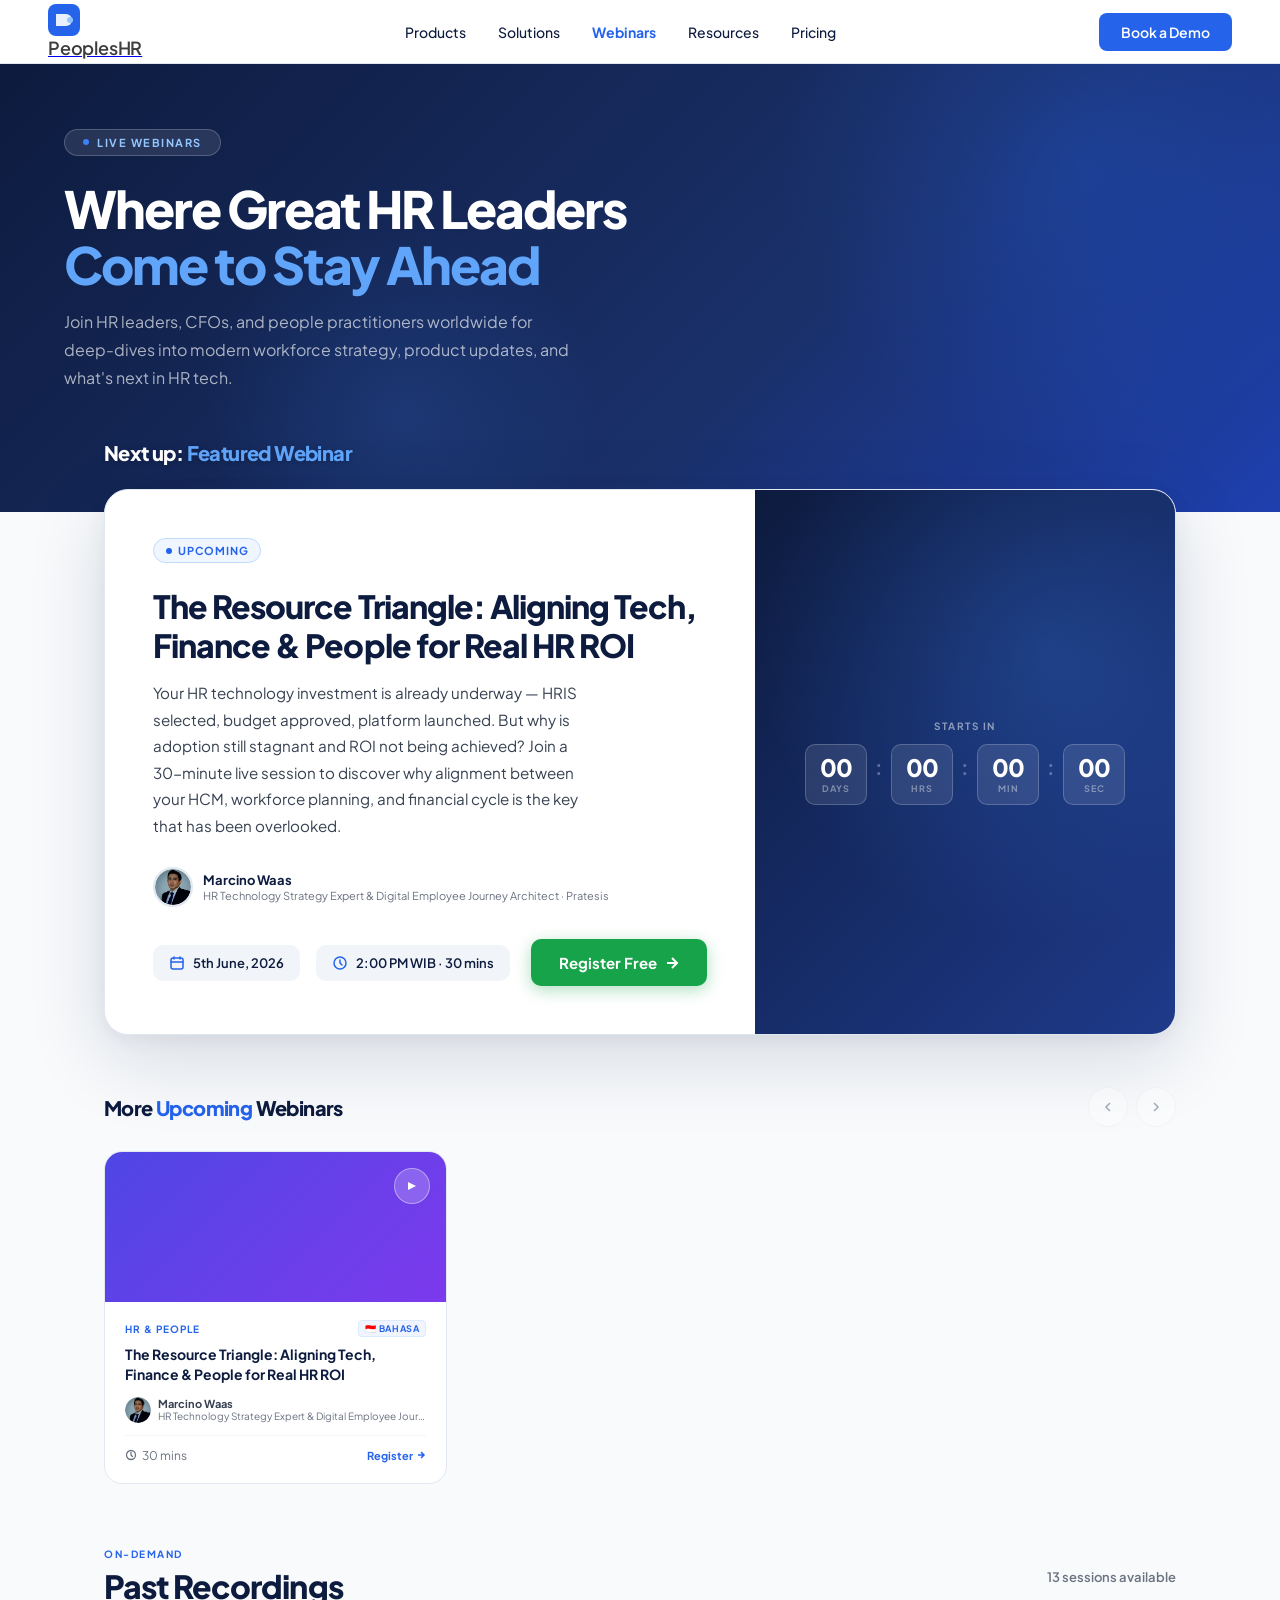
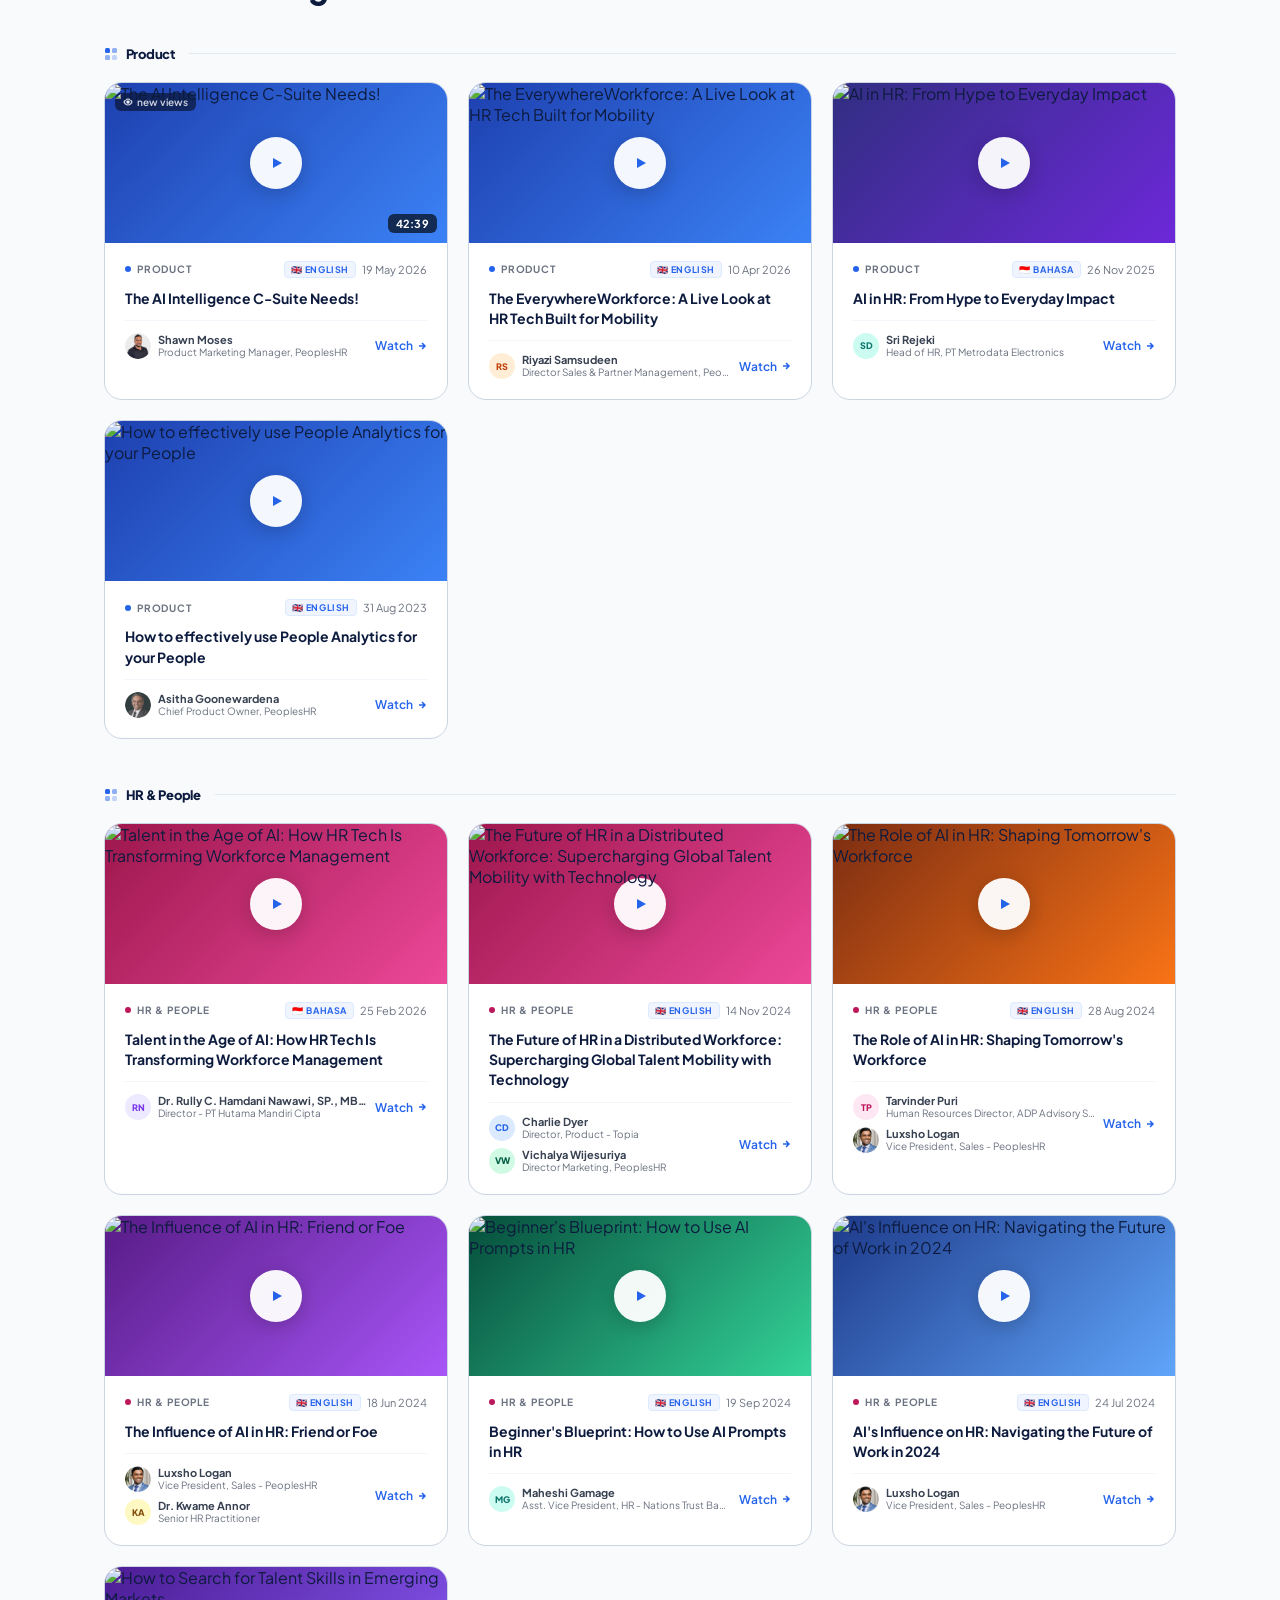
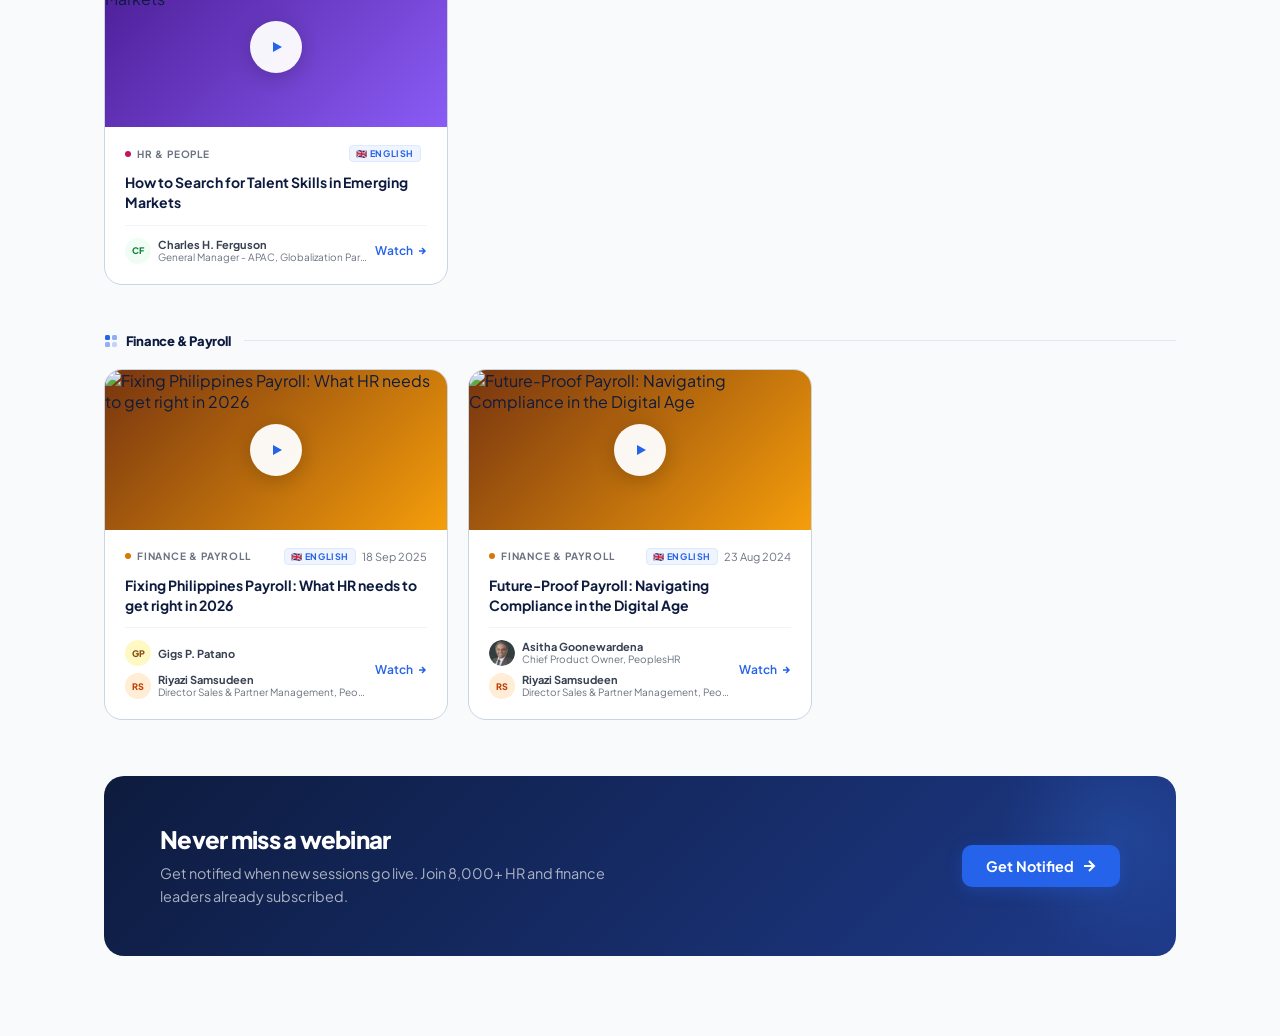
==== commit ae2501fe: "Update hero H1 title and eyebrow label to Live Webinars" ====
--- a/index.html
+++ b/index.html
@@ -37,9 +37,9 @@
   <div class="wb-hero-inner">
     <div class="wb-hero-eyebrow">
       <span class="wb-hero-eyebrow-dot"></span>
-      Live &amp; On-demand
+      Live Webinars
     </div>
-    <h1 class="wb-hero-title">PeoplesHR<br><span>Webinar Series</span></h1>
+    <h1 class="wb-hero-title">Where Great HR Leaders<br><span>Come to Stay Ahead</span></h1>
     <p class="wb-hero-sub">Join HR leaders, CFOs, and people practitioners worldwide for deep-dives into modern workforce strategy, product updates, and what's next in HR tech.</p>
   </div>
 </div>
--- a/style.css
+++ b/style.css
@@ -3503,7 +3503,7 @@
 .wb-featured-desc{font-size:.95rem;color:var(--text-body);line-height:1.75;margin-bottom:28px;max-width:440px;}
 .wb-speakers{display:flex;gap:20px;margin-bottom:32px;flex-wrap:wrap;}
 .wb-speaker{display:flex;align-items:center;gap:10px;}
-.wb-speaker-av{width:40px;height:40px;border-radius:50%;border:2px solid var(--border);display:flex;align-items:center;justify-content:center;font-size:12px;font-weight:800;flex-shrink:0;}
+.wb-speaker-av{width:40px;height:40px;border-radius:50%;border:2px solid var(--border);display:flex;align-items:center;justify-content:center;font-size:12px;font-weight:800;flex-shrink:0;object-fit:cover;}
 .wb-speaker-name{font-size:13px;font-weight:700;color:var(--navy);line-height:1.2;}
 .wb-speaker-role{font-size:11px;color:var(--text-muted);}
 .wb-featured-footer{display:flex;align-items:center;gap:16px;flex-wrap:wrap;}
@@ -3559,8 +3559,10 @@
 .wb-uc-date-badge{background:rgba(255,255,255,.95);border-radius:8px;padding:6px 12px;font-size:12px;font-weight:800;color:var(--navy);letter-spacing:-.3px;}
 .wb-uc-icon{position:absolute;top:16px;right:16px;width:36px;height:36px;border-radius:50%;background:rgba(255,255,255,.2);border:1px solid rgba(255,255,255,.4);display:flex;align-items:center;justify-content:center;}
 .wb-uc-body{padding:18px 20px 20px;}
-.wb-uc-cat{font-size:10px;font-weight:700;letter-spacing:1px;color:var(--blue);text-transform:uppercase;margin-bottom:8px;}
+.wb-uc-cat-row{display:flex;align-items:center;justify-content:space-between;margin-bottom:8px;}
+.wb-uc-cat{font-size:10px;font-weight:700;letter-spacing:1px;color:var(--blue);text-transform:uppercase;}
 .wb-uc-title{font-size:14px;font-weight:700;color:var(--navy);line-height:1.4;margin-bottom:12px;}
+.wb-uc-speaker{display:flex;align-items:center;gap:7px;margin-bottom:12px;}
 .wb-uc-footer{display:flex;align-items:center;justify-content:space-between;padding-top:12px;border-top:1px solid #f1f5f9;}
 .wb-uc-time{font-size:12px;color:var(--text-muted);display:flex;align-items:center;gap:5px;}
 .wb-register-btn{font-size:11px;font-weight:700;color:var(--blue);text-decoration:none;display:flex;align-items:center;gap:3px;transition:gap .2s;}
@@ -3580,7 +3582,7 @@
 .wb-rec-grid{display:grid;grid-template-columns:repeat(3,1fr);gap:20px;}
 
 /* Recording card */
-.wb-rec-card{background:#fff;border-radius:18px;border:1.5px solid var(--border);overflow:hidden;transition:all .25s;cursor:pointer;}
+.wb-rec-card{background:#fff;border-radius:18px;border:1.5px solid #cbd5e1;overflow:hidden;transition:all .25s;cursor:pointer;}
 .wb-rec-card:hover{border-color:rgba(37,99,235,.3);box-shadow:0 8px 32px rgba(13,27,62,.1);transform:translateY(-3px);}
 .wb-rec-thumb{height:160px;position:relative;overflow:hidden;}
 .wb-rec-thumb-inner{position:absolute;inset:0;display:flex;align-items:center;justify-content:center;}
@@ -3592,11 +3594,18 @@
 .wb-rec-meta{display:flex;align-items:center;justify-content:space-between;margin-bottom:10px;}
 .wb-rec-cat-dot{display:inline-flex;align-items:center;gap:6px;font-size:10px;font-weight:700;letter-spacing:.8px;color:var(--text-muted);text-transform:uppercase;}
 .wb-rec-date-str{font-size:11px;color:var(--text-muted);}
+.wb-rec-meta-right{display:flex;align-items:center;gap:6px;}
+.wb-lang-badge{font-size:9px;font-weight:700;letter-spacing:.6px;text-transform:uppercase;background:#f0f4ff;color:#2563eb;border:1px solid #dbeafe;border-radius:4px;padding:2px 6px;white-space:nowrap;}
 .wb-rec-title{font-size:14px;font-weight:700;color:var(--navy);line-height:1.45;margin-bottom:12px;}
 .wb-rec-footer{display:flex;align-items:center;gap:8px;padding-top:12px;border-top:1px solid #f1f5f9;}
+.wb-rec-speakers{display:flex;flex-direction:column;gap:7px;flex:1;min-width:0;}
+.wb-rec-speaker{display:flex;align-items:center;gap:7px;}
 .wb-rec-sp-av{width:26px;height:26px;border-radius:50%;display:flex;align-items:center;justify-content:center;font-size:9px;font-weight:800;flex-shrink:0;}
-.wb-rec-sp-name{font-size:12px;font-weight:600;color:var(--text-body);}
-.wb-watch-btn{margin-left:auto;font-size:11px;font-weight:700;color:var(--blue);display:flex;align-items:center;gap:3px;transition:gap .2s;}
+.wb-rec-sp-photo{object-fit:cover;}
+.wb-rec-sp-info{display:flex;flex-direction:column;min-width:0;}
+.wb-rec-sp-name{font-size:11px;font-weight:700;color:var(--text-body);white-space:nowrap;overflow:hidden;text-overflow:ellipsis;}
+.wb-rec-sp-role{font-size:10px;color:var(--text-muted);line-height:1.3;white-space:nowrap;overflow:hidden;text-overflow:ellipsis;}
+.wb-watch-btn{flex-shrink:0;font-size:11px;font-weight:700;color:var(--blue);display:flex;align-items:center;gap:3px;transition:gap .2s;}
 .wb-watch-btn:hover{gap:6px;}
 
 /* CTA STRIP */
@@ -3607,7 +3616,8 @@
 .wb-cta-strip-text p{font-size:.9rem;color:rgba(255,255,255,.65);line-height:1.6;max-width:480px;}
 .wb-cta-strip-btns{display:flex;gap:12px;flex-shrink:0;position:relative;z-index:1;}
 
-.wb-featured-cta{margin-left:auto;}
+.wb-featured-cta{margin-left:auto;background:#16a34a;box-shadow:0 4px 16px rgba(22,163,74,0.35);}
+.wb-featured-cta:hover{background:#15803d;box-shadow:0 8px 24px rgba(22,163,74,0.45);}
 
 /* ══ RESPONSIVE ══ */
 
@@ -3746,3 +3756,15 @@
 /* Hide the "X views" badge when previewing */
 .wb-rec-card:hover .wb-rec-viewed { opacity: 0; transition: opacity .2s; }
 .wb-rec-viewed { transition: opacity .2s; }
+
+/* ── Video Modal ─────────────────────────────────────────────── */
+.wb-modal-backdrop{display:none;position:fixed;inset:0;background:rgba(0,0,0,.8);z-index:2000;align-items:center;justify-content:center;padding:20px;backdrop-filter:blur(4px);}
+.wb-modal-backdrop.open{display:flex;}
+.wb-modal-box{background:#000;border-radius:16px;overflow:hidden;width:100%;max-width:920px;position:relative;box-shadow:0 32px 80px rgba(0,0,0,.7);animation:modal-in .22s ease;}
+@keyframes modal-in{from{opacity:0;transform:scale(.95)}to{opacity:1;transform:scale(1)}}
+.wb-modal-close{position:absolute;top:12px;right:12px;background:rgba(255,255,255,.15);border:none;color:#fff;width:34px;height:34px;border-radius:50%;cursor:pointer;font-size:16px;display:flex;align-items:center;justify-content:center;z-index:10;transition:background .2s;line-height:1;}
+.wb-modal-close:hover{background:rgba(255,255,255,.35);}
+.wb-modal-iframe-wrap{position:relative;padding-bottom:56.25%;height:0;}
+.wb-modal-iframe-wrap iframe{position:absolute;inset:0;width:100%;height:100%;}
+.wb-modal-title{padding:14px 20px;font-size:13px;font-weight:600;color:rgba(255,255,255,.75);background:#111;line-height:1.4;}
+.wb-watch-btn{background:none;border:none;padding:0;cursor:pointer;display:inline-flex;align-items:center;gap:4px;font-size:12px;font-weight:600;color:var(--blue);font-family:inherit;}
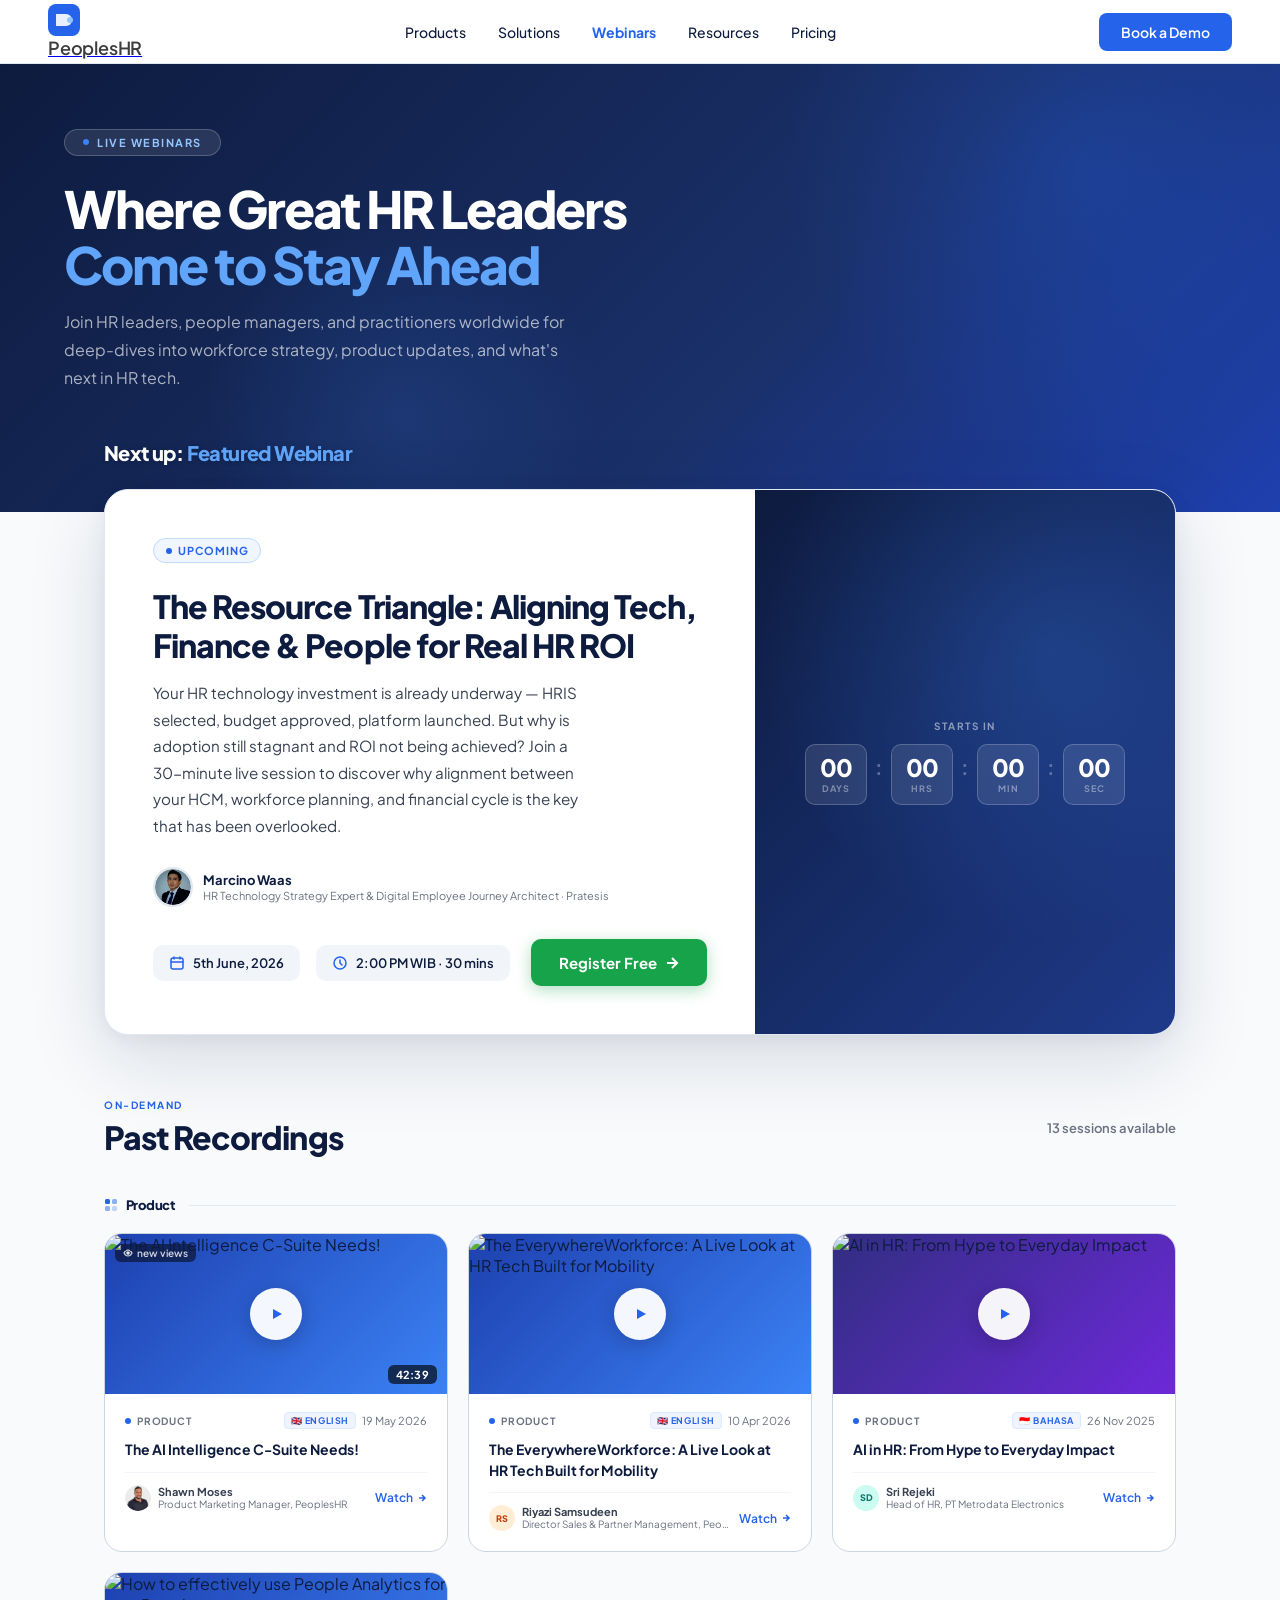
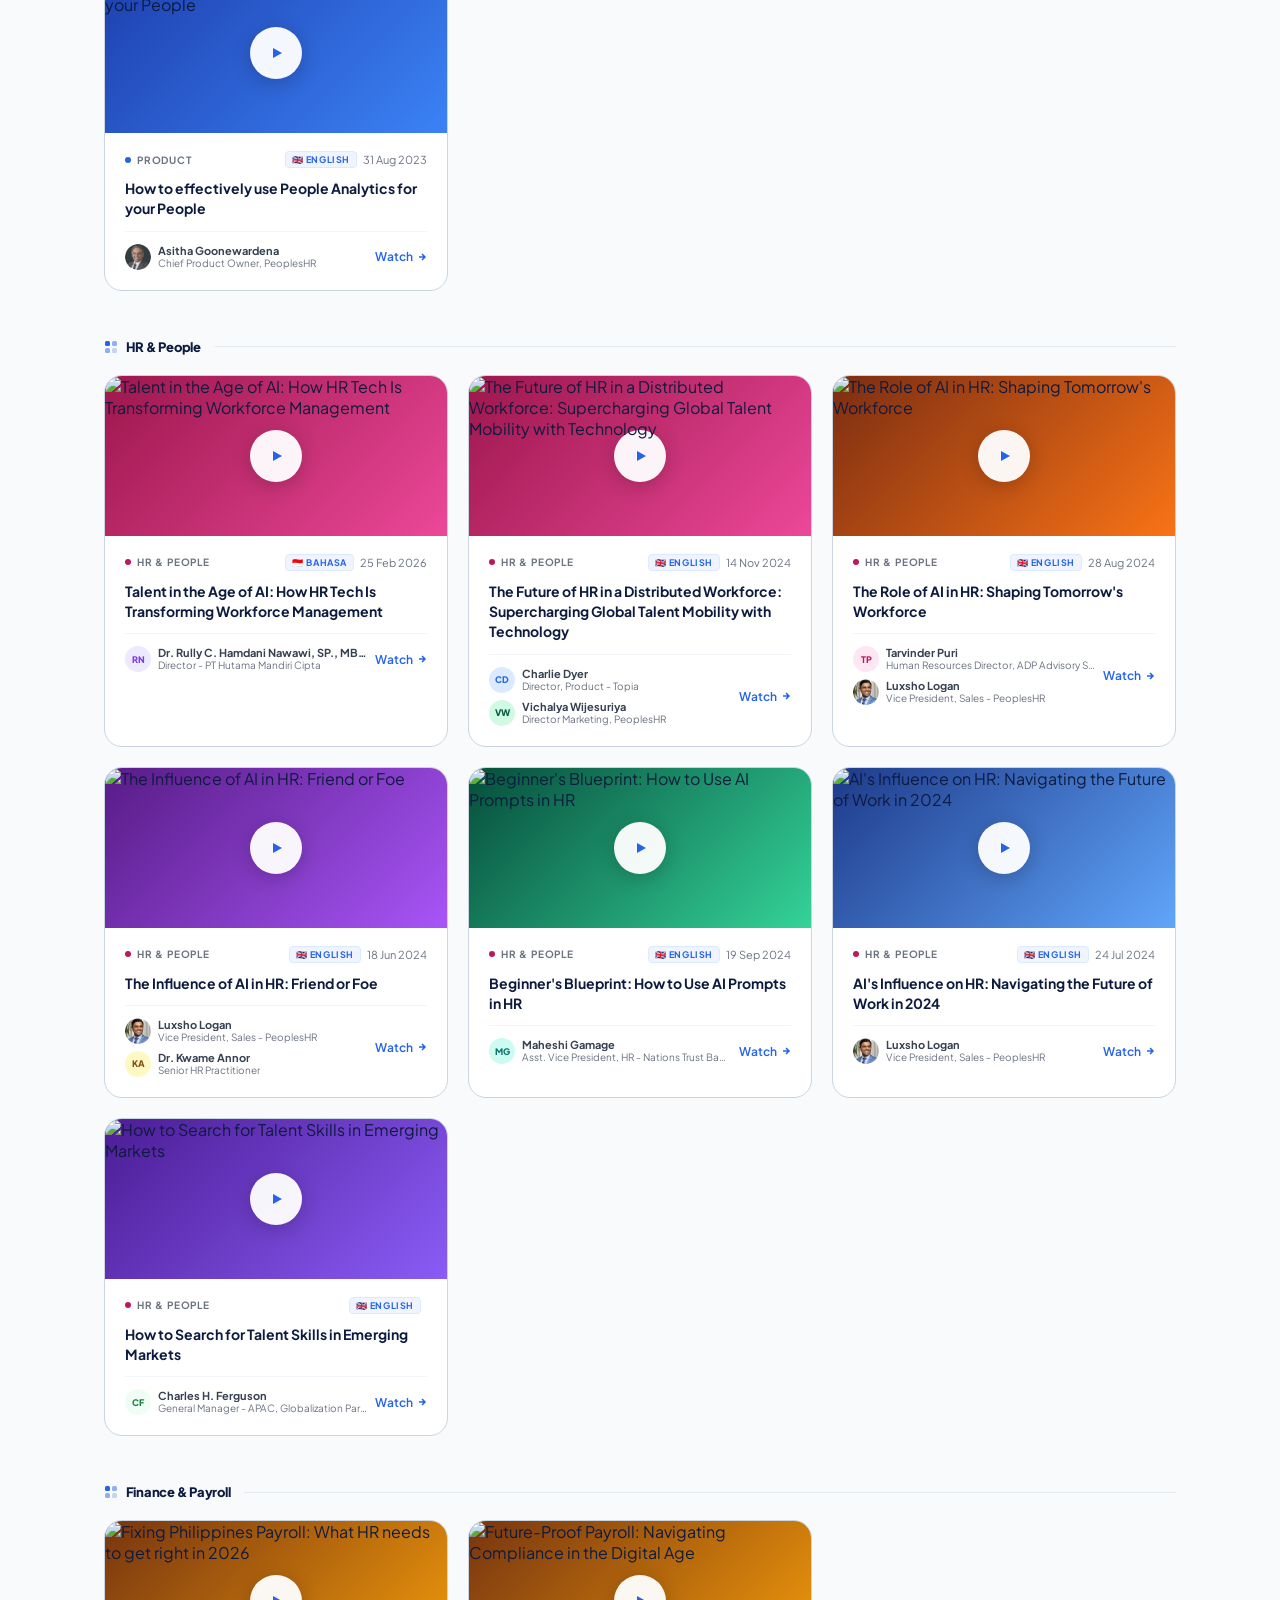
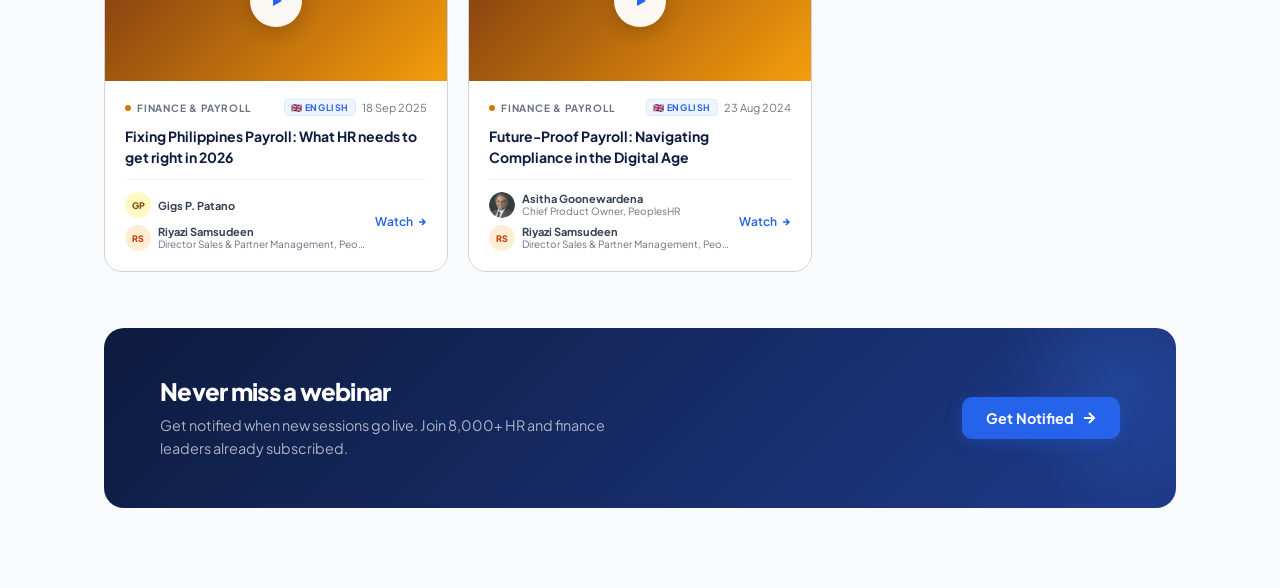
==== commit a49465dd: "Update hero subtitle; hide upcoming slider until more webinars added" ====
--- a/index.html
+++ b/index.html
@@ -40,7 +40,7 @@
       Live Webinars
     </div>
     <h1 class="wb-hero-title">Where Great HR Leaders<br><span>Come to Stay Ahead</span></h1>
-    <p class="wb-hero-sub">Join HR leaders, CFOs, and people practitioners worldwide for deep-dives into modern workforce strategy, product updates, and what's next in HR tech.</p>
+    <p class="wb-hero-sub">Join HR leaders, people managers, and practitioners worldwide for deep-dives into workforce strategy, product updates, and what's next in HR tech.</p>
   </div>
 </div>
 
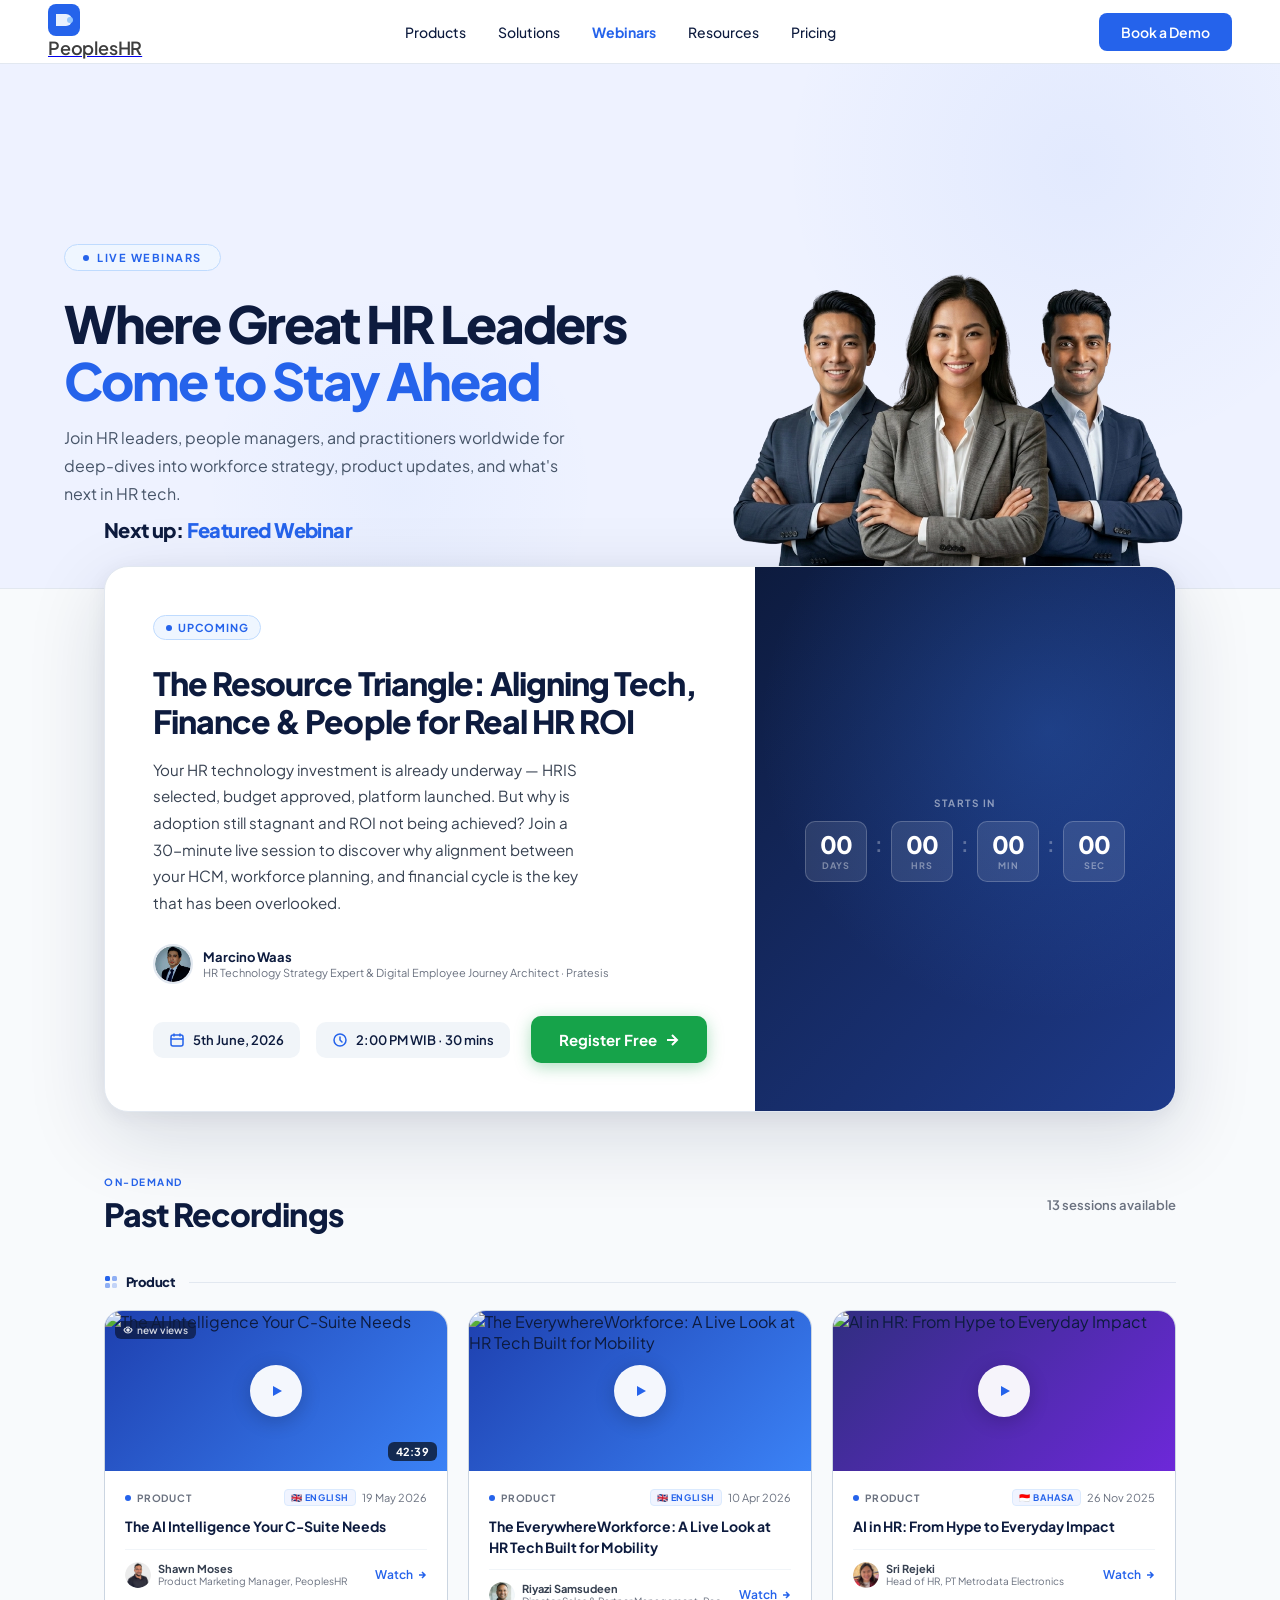
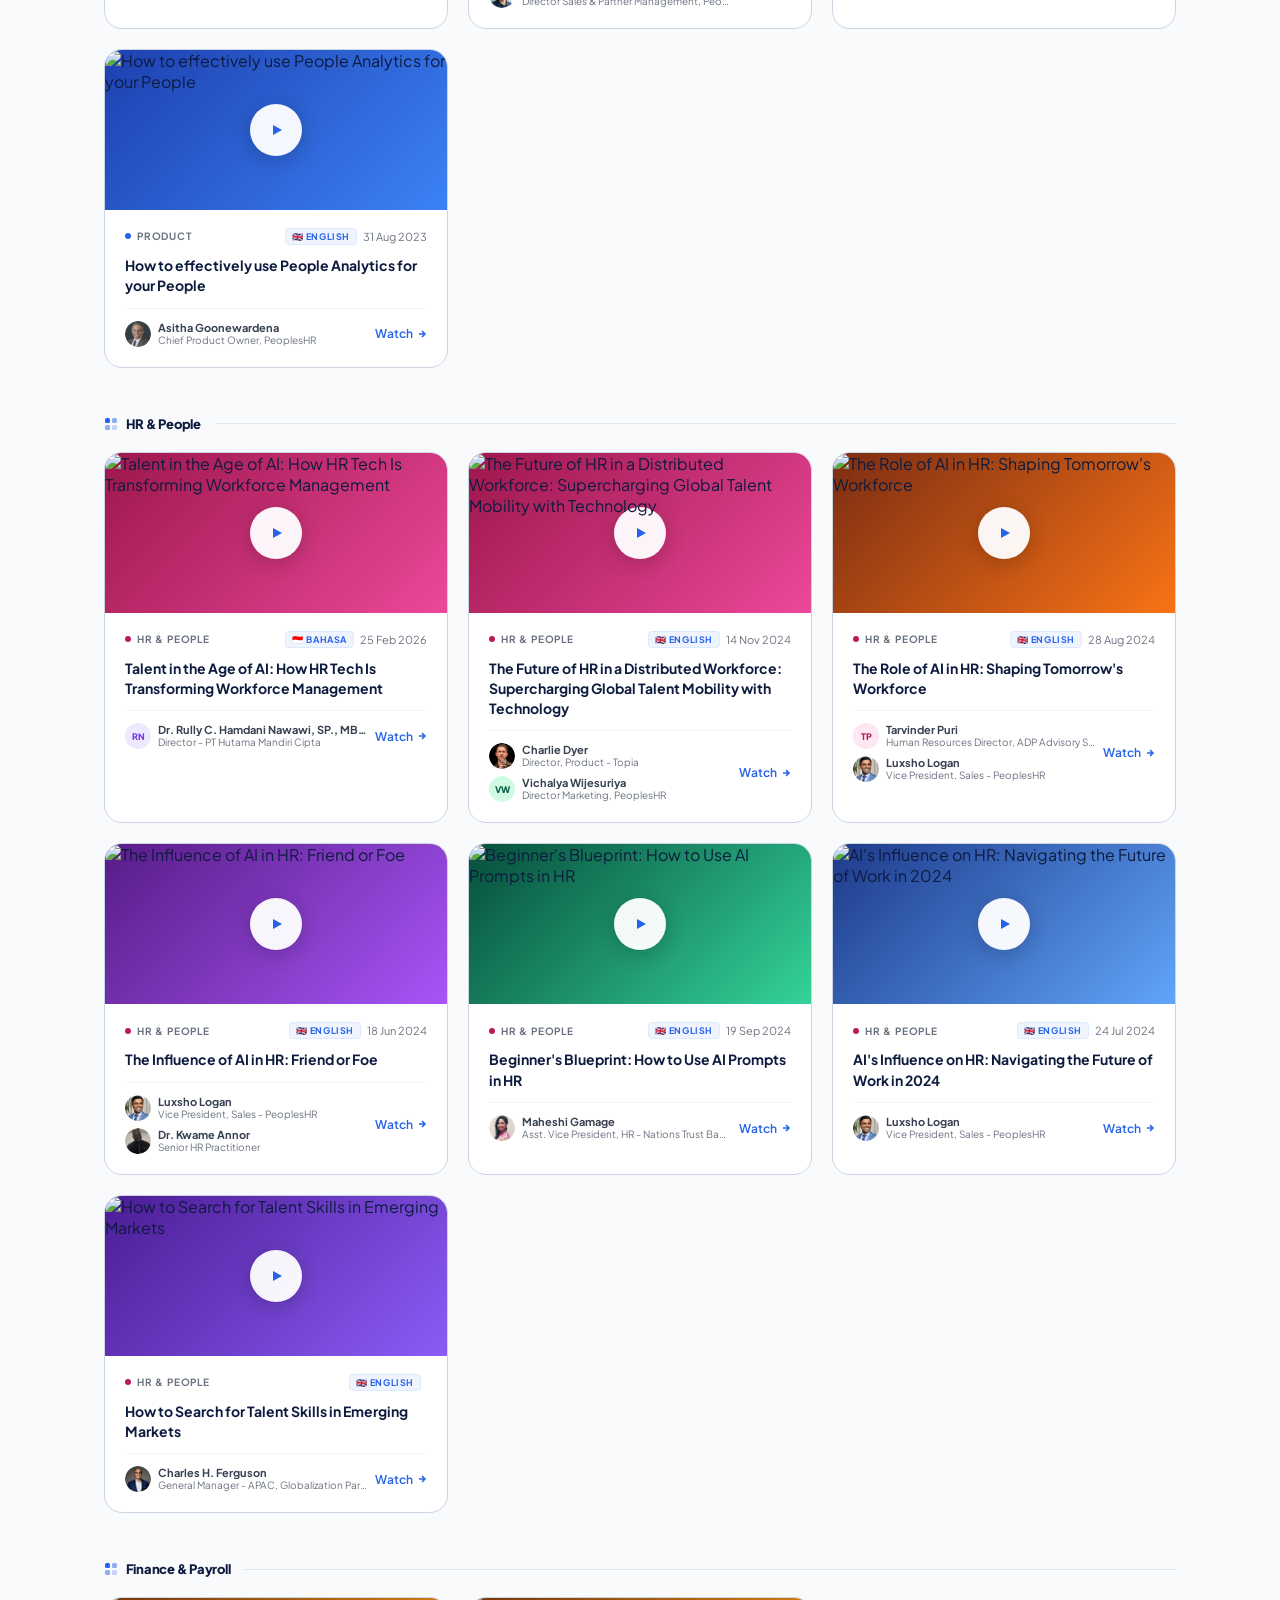
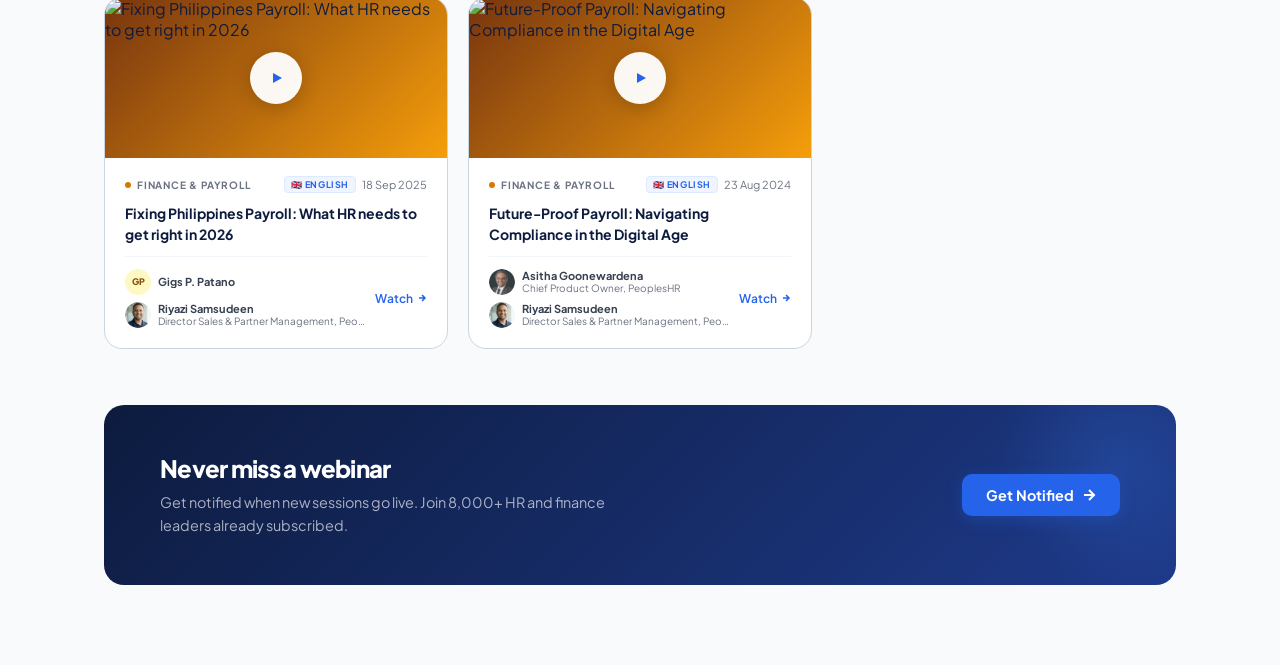
==== commit 7ef1f572: "Add two-column hero layout with image Hero restructured to flex layout with text on left and image c" ====
--- a/index.html
+++ b/index.html
@@ -35,12 +35,17 @@
 <!-- PAGE HERO -->
 <div class="wb-page-hero">
   <div class="wb-hero-inner">
-    <div class="wb-hero-eyebrow">
-      <span class="wb-hero-eyebrow-dot"></span>
-      Live Webinars
+    <div class="wb-hero-content">
+      <div class="wb-hero-eyebrow">
+        <span class="wb-hero-eyebrow-dot"></span>
+        Live Webinars
+      </div>
+      <h1 class="wb-hero-title">Where Great HR Leaders<br><span>Come to Stay Ahead</span></h1>
+      <p class="wb-hero-sub">Join HR leaders, people managers, and practitioners worldwide for deep-dives into workforce strategy, product updates, and what's next in HR tech.</p>
     </div>
-    <h1 class="wb-hero-title">Where Great HR Leaders<br><span>Come to Stay Ahead</span></h1>
-    <p class="wb-hero-sub">Join HR leaders, people managers, and practitioners worldwide for deep-dives into workforce strategy, product updates, and what's next in HR tech.</p>
+    <div class="wb-hero-img-col">
+      <img src="images/hero.webp" alt="" class="wb-hero-img">
+    </div>
   </div>
 </div>
 
--- a/style.css
+++ b/style.css
@@ -3477,16 +3477,19 @@
 .webinar-page{background:var(--bg-light);min-height:100vh;}
 
 /* PAGE HERO */
-.wb-page-hero{background:linear-gradient(135deg,#0d1b3e 0%,#1a3069 60%,#1e40af 100%);padding:64px 64px 120px;position:relative;overflow:hidden;}
-.wb-page-hero::before{content:'';position:absolute;width:600px;height:600px;border-radius:50%;background:radial-gradient(circle,rgba(37,99,235,.25) 0%,transparent 70%);top:-200px;right:-100px;pointer-events:none;}
-.wb-page-hero::after{content:'';position:absolute;width:400px;height:400px;border-radius:50%;background:radial-gradient(circle,rgba(59,130,246,.15) 0%,transparent 70%);bottom:-100px;left:200px;pointer-events:none;}
-.wb-hero-inner{max-width:1200px;margin:0 auto;position:relative;z-index:2;}
-.wb-hero-eyebrow{display:inline-flex;align-items:center;gap:8px;background:rgba(255,255,255,.1);border:1px solid rgba(255,255,255,.2);border-radius:100px;padding:6px 18px;font-size:11px;font-weight:700;letter-spacing:1.5px;color:#93c5fd;text-transform:uppercase;margin-bottom:24px;}
-.wb-hero-eyebrow-dot{width:6px;height:6px;border-radius:50%;background:#3b82f6;animation:pulse-dot 2s ease-in-out infinite;}
+.wb-page-hero{background:#eef2ff;border-bottom:1px solid #e2e8f0;padding:64px 64px 0;position:relative;overflow:visible;}
+.wb-page-hero::before{content:'';position:absolute;width:600px;height:600px;border-radius:50%;background:radial-gradient(circle,rgba(37,99,235,.06) 0%,transparent 70%);top:-200px;right:-100px;pointer-events:none;}
+.wb-page-hero::after{content:'';position:absolute;width:400px;height:400px;border-radius:50%;background:radial-gradient(circle,rgba(59,130,246,.04) 0%,transparent 70%);bottom:-100px;left:200px;pointer-events:none;}
+.wb-hero-inner{max-width:1200px;margin:0 auto;position:relative;z-index:2;display:flex;align-items:flex-end;gap:48px;}
+.wb-hero-content{flex:1;padding-bottom:80px;}
+.wb-hero-img-col{flex:0 0 45%;align-self:flex-end;display:flex;align-items:flex-end;justify-content:center;overflow:visible;}
+.wb-hero-img{display:block;width:100%;height:auto;max-height:460px;object-fit:contain;object-position:bottom center;}
+.wb-hero-eyebrow{display:inline-flex;align-items:center;gap:8px;background:#eff6ff;border:1px solid #bfdbfe;border-radius:100px;padding:6px 18px;font-size:11px;font-weight:700;letter-spacing:1.5px;color:#2563eb;text-transform:uppercase;margin-bottom:24px;}
+.wb-hero-eyebrow-dot{width:6px;height:6px;border-radius:50%;background:#2563eb;animation:pulse-dot 2s ease-in-out infinite;}
 @keyframes pulse-dot{0%,100%{opacity:1;transform:scale(1)}50%{opacity:.5;transform:scale(.7)}}
-.wb-hero-title{font-size:clamp(2.4rem,4vw,3.6rem);font-weight:800;color:#fff;letter-spacing:-.04em;line-height:1.1;margin-bottom:16px;}
-.wb-hero-title span{color:#60a5fa;}
-.wb-hero-sub{font-size:1rem;color:rgba(255,255,255,.65);max-width:520px;line-height:1.75;}
+.wb-hero-title{font-size:clamp(2.4rem,4vw,3.6rem);font-weight:800;color:#0d1b3e;letter-spacing:-.04em;line-height:1.1;margin-bottom:16px;}
+.wb-hero-title span{color:#2563eb;}
+.wb-hero-sub{font-size:1rem;color:#475569;max-width:520px;line-height:1.75;}
 
 /* BODY */
 .wb-body{max-width:1200px;margin:-72px auto 0;padding:0 64px 80px;position:relative;z-index:10;}
@@ -3623,7 +3626,9 @@
 
 /* Tablet (≤1024px) */
 @media(max-width:1024px){
-  .wb-page-hero{padding:48px 32px 96px;}
+  .wb-page-hero{padding:48px 32px 0;}
+  .wb-hero-content{padding-bottom:64px;}
+  .wb-hero-img-col{flex:0 0 40%;}
   .wb-body{padding:0 32px 64px;margin-top:-56px;}
   .wb-featured-card{grid-template-columns:1fr;}
   .wb-featured-left{padding:32px;}
@@ -3639,7 +3644,10 @@
   /* Nav already handled by phrhome.css */
 
   /* Hero */
-  .wb-page-hero{padding:32px 20px 80px;}
+  .wb-page-hero{padding:32px 20px 0;}
+  .wb-hero-inner{flex-direction:column;align-items:stretch;}
+  .wb-hero-content{padding-bottom:48px;}
+  .wb-hero-img-col{display:none;}
   .wb-hero-title{font-size:clamp(2rem,8vw,2.8rem);}
   .wb-hero-sub{font-size:.9rem;}
 
@@ -3708,7 +3716,8 @@
 
 /* Small mobile (≤480px) */
 @media(max-width:480px){
-  .wb-page-hero{padding:28px 16px 72px;}
+  .wb-page-hero{padding:28px 16px 0;}
+  .wb-hero-content{padding-bottom:40px;}
   .wb-body{padding:0 12px 40px;}
   .wb-featured-left{padding:20px;}
   .wb-featured-meta{gap:6px;}
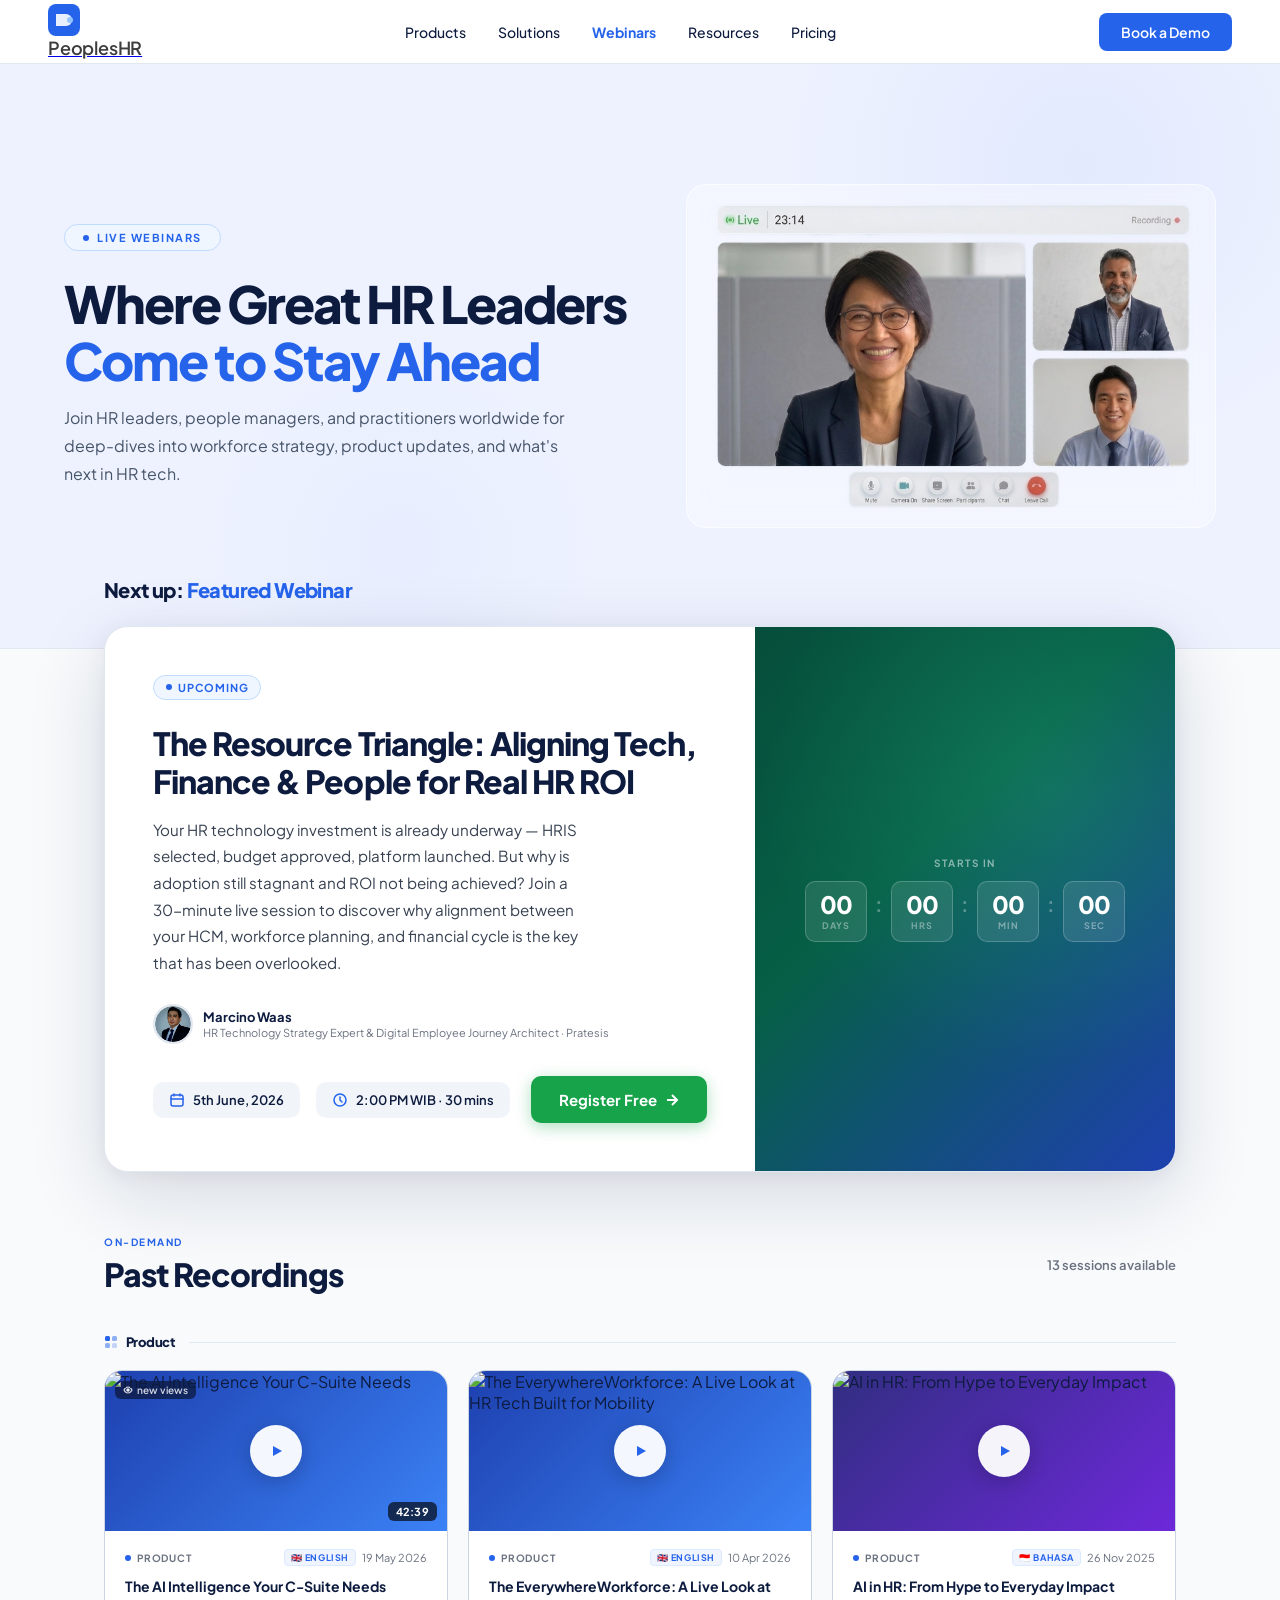
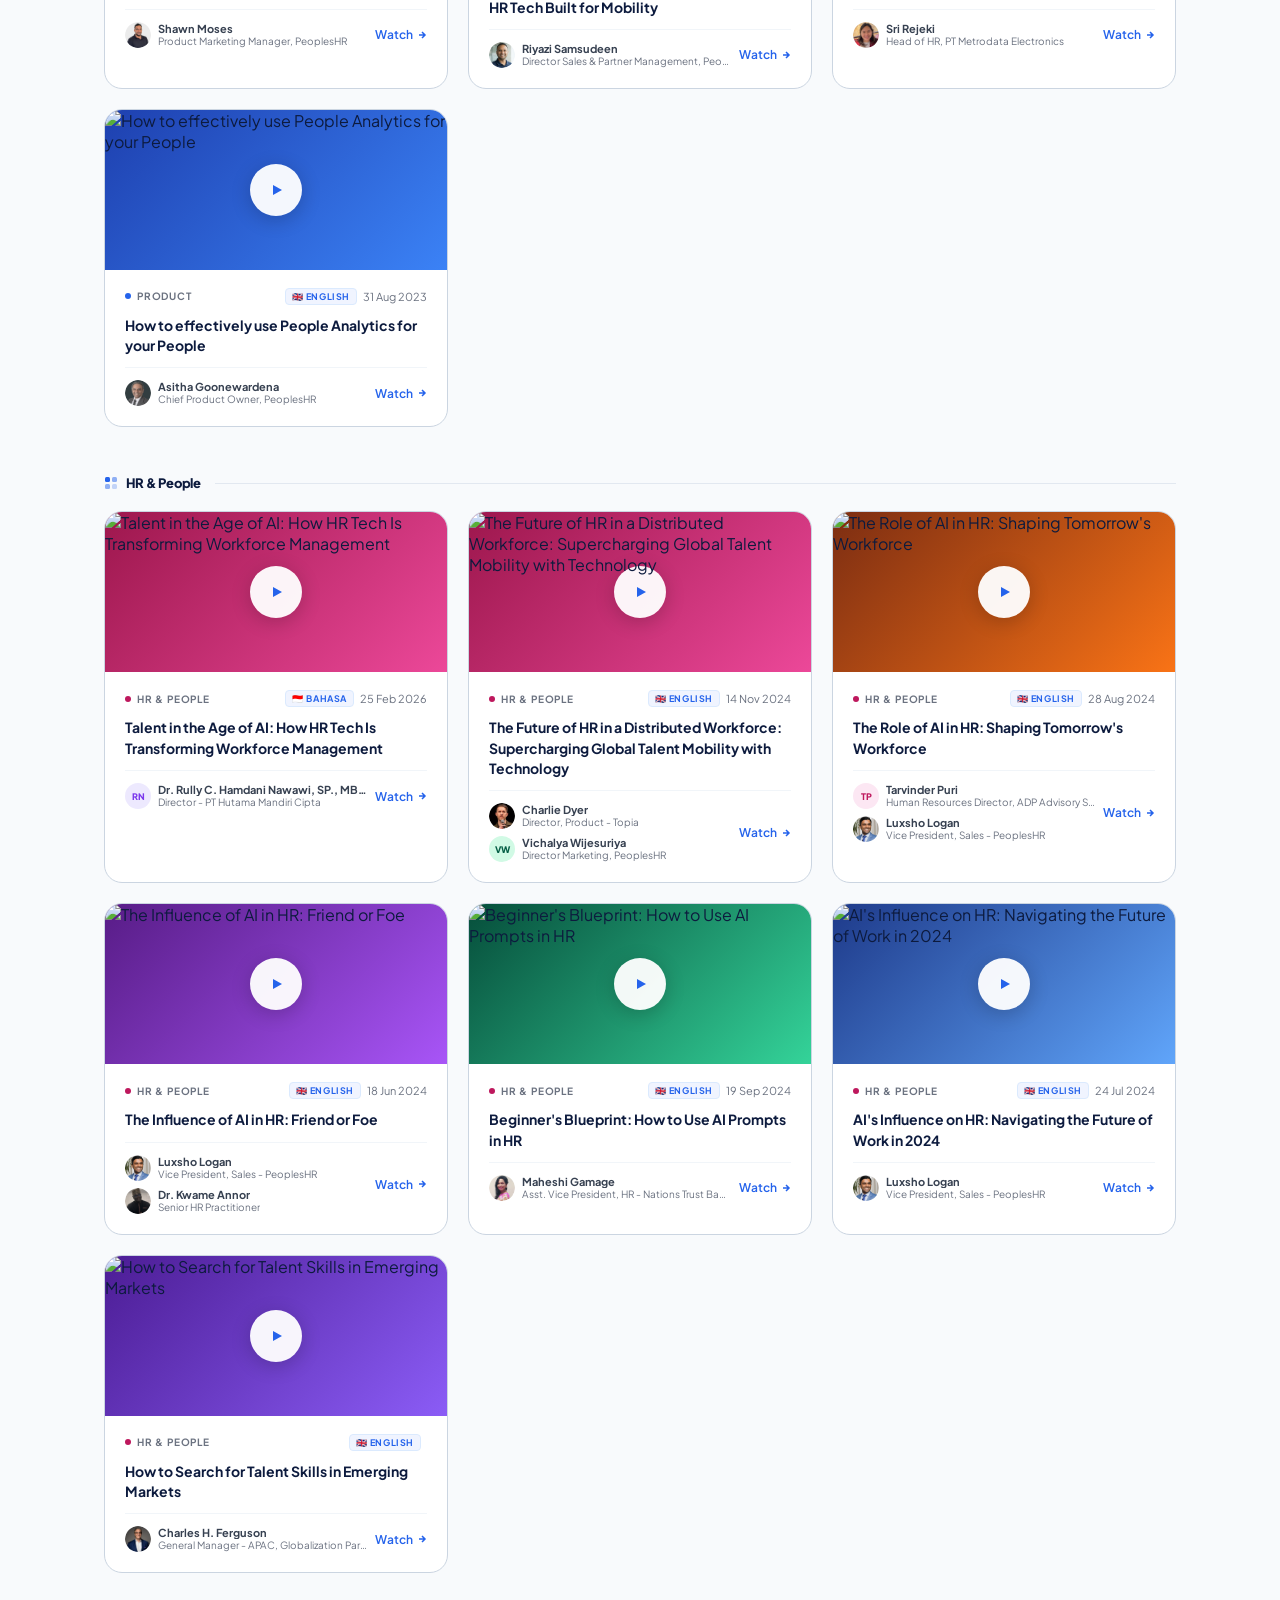
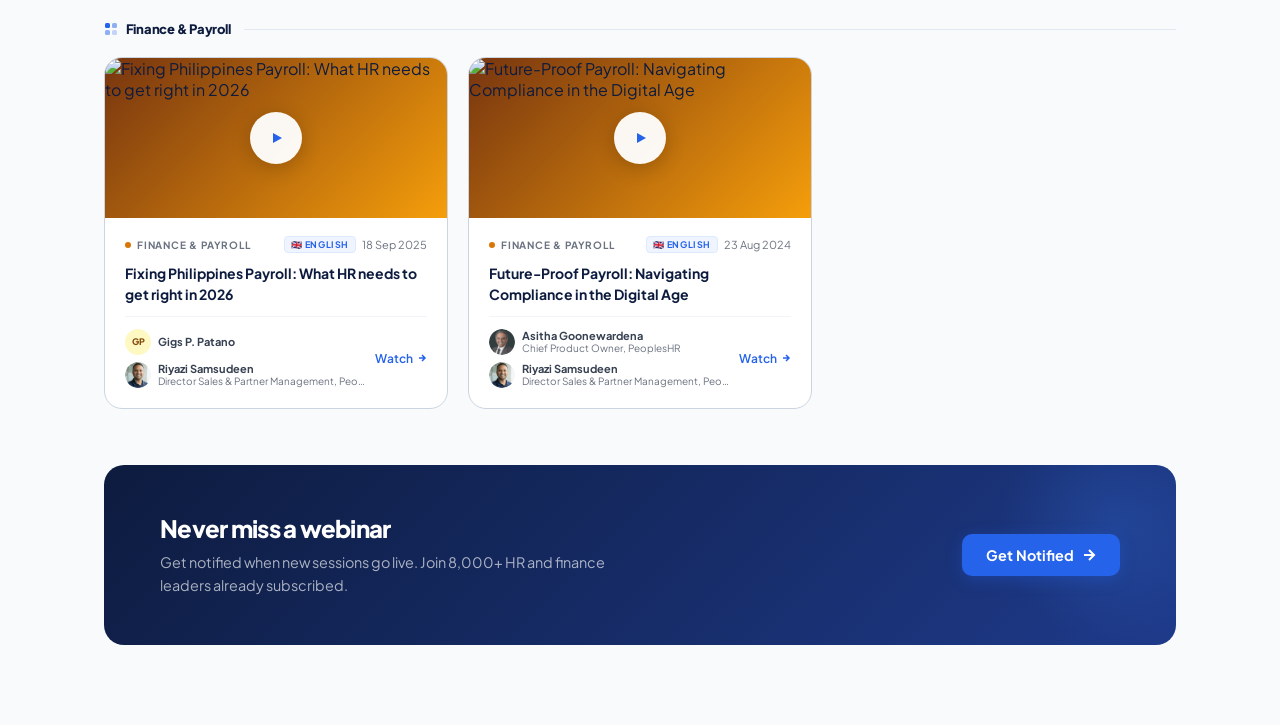
==== commit b8c7a708: "Improve mobile responsiveness - Add working mobile nav drawer with scroll lock - Fix hamburger to op" ====
--- a/index.html
+++ b/index.html
@@ -32,6 +32,16 @@
   <button class="hamburger" id="hamburger"><span></span><span></span><span></span></button>
 </nav>
 
+<!-- MOBILE NAV DRAWER -->
+<div class="mobile-nav" id="mobile-nav">
+  <a href="#" class="mobile-nav-link">Products</a>
+  <a href="#" class="mobile-nav-link">Solutions</a>
+  <a href="#" class="mobile-nav-link" style="color:var(--blue);">Webinars</a>
+  <a href="#" class="mobile-nav-link">Resources</a>
+  <a href="#" class="mobile-nav-link">Pricing</a>
+  <a href="#" class="mobile-cta">Book a Demo</a>
+</div>
+
 <!-- PAGE HERO -->
 <div class="wb-page-hero">
   <div class="wb-hero-inner">
--- a/style.css
+++ b/style.css
@@ -3477,13 +3477,13 @@
 .webinar-page{background:var(--bg-light);min-height:100vh;}
 
 /* PAGE HERO */
-.wb-page-hero{background:#eef2ff;border-bottom:1px solid #e2e8f0;padding:64px 64px 0;position:relative;overflow:visible;}
+.wb-page-hero{background:#eef2ff;border-bottom:1px solid #e2e8f0;padding:120px 64px;position:relative;overflow:hidden;}
 .wb-page-hero::before{content:'';position:absolute;width:600px;height:600px;border-radius:50%;background:radial-gradient(circle,rgba(37,99,235,.06) 0%,transparent 70%);top:-200px;right:-100px;pointer-events:none;}
 .wb-page-hero::after{content:'';position:absolute;width:400px;height:400px;border-radius:50%;background:radial-gradient(circle,rgba(59,130,246,.04) 0%,transparent 70%);bottom:-100px;left:200px;pointer-events:none;}
-.wb-hero-inner{max-width:1200px;margin:0 auto;position:relative;z-index:2;display:flex;align-items:flex-end;gap:48px;}
-.wb-hero-content{flex:1;padding-bottom:80px;}
-.wb-hero-img-col{flex:0 0 45%;align-self:flex-end;display:flex;align-items:flex-end;justify-content:center;overflow:visible;}
-.wb-hero-img{display:block;width:100%;height:auto;max-height:460px;object-fit:contain;object-position:bottom center;}
+.wb-hero-inner{max-width:1200px;margin:0 auto;position:relative;z-index:2;display:flex;align-items:center;gap:48px;}
+.wb-hero-content{flex:1;}
+.wb-hero-img-col{flex:0 0 46%;display:flex;align-items:center;justify-content:center;background:rgba(255,255,255,0.35);backdrop-filter:blur(16px);-webkit-backdrop-filter:blur(16px);border:1px solid rgba(255,255,255,0.65);border-radius:20px;padding:16px;}
+.wb-hero-img{display:block;width:100%;height:auto;border-radius:12px;}
 .wb-hero-eyebrow{display:inline-flex;align-items:center;gap:8px;background:#eff6ff;border:1px solid #bfdbfe;border-radius:100px;padding:6px 18px;font-size:11px;font-weight:700;letter-spacing:1.5px;color:#2563eb;text-transform:uppercase;margin-bottom:24px;}
 .wb-hero-eyebrow-dot{width:6px;height:6px;border-radius:50%;background:#2563eb;animation:pulse-dot 2s ease-in-out infinite;}
 @keyframes pulse-dot{0%,100%{opacity:1;transform:scale(1)}50%{opacity:.5;transform:scale(.7)}}
@@ -3514,8 +3514,8 @@
 .wb-date-chip svg{flex-shrink:0;color:var(--blue);}
 
 /* Featured right panel */
-.wb-featured-right{background:linear-gradient(135deg,#0d1b3e 0%,#1e3a8a 100%);display:flex;flex-direction:column;align-items:center;justify-content:center;padding:40px;position:relative;overflow:hidden;gap:24px;}
-.wb-featured-right::before{content:'';position:absolute;inset:0;background:radial-gradient(circle at 70% 30%,rgba(59,130,246,.25) 0%,transparent 60%);}
+.wb-featured-right{background:linear-gradient(135deg,#064e3b 0%,#065f46 40%,#1e40af 100%);display:flex;flex-direction:column;align-items:center;justify-content:center;padding:40px;position:relative;overflow:hidden;gap:24px;}
+.wb-featured-right::before{content:'';position:absolute;inset:0;background:radial-gradient(circle at 70% 30%,rgba(52,211,153,.2) 0%,transparent 60%);}
 .wb-play-ring{width:88px;height:88px;border-radius:50%;background:rgba(255,255,255,.12);border:2px solid rgba(255,255,255,.25);display:flex;align-items:center;justify-content:center;cursor:pointer;position:relative;z-index:1;transition:all .25s ease;}
 .wb-play-ring:hover{background:rgba(37,99,235,.5);border-color:rgba(255,255,255,.5);transform:scale(1.06);}
 .wb-play-ring::before{content:'';position:absolute;width:108px;height:108px;border-radius:50%;border:1px solid rgba(255,255,255,.12);animation:ring-pulse 2.5s ease-in-out infinite;}
@@ -3626,9 +3626,8 @@
 
 /* Tablet (≤1024px) */
 @media(max-width:1024px){
-  .wb-page-hero{padding:48px 32px 0;}
-  .wb-hero-content{padding-bottom:64px;}
-  .wb-hero-img-col{flex:0 0 40%;}
+  .wb-page-hero{padding:48px 32px;}
+  .wb-hero-img-col{flex:0 0 44%;}
   .wb-body{padding:0 32px 64px;margin-top:-56px;}
   .wb-featured-card{grid-template-columns:1fr;}
   .wb-featured-left{padding:32px;}
@@ -3641,74 +3640,68 @@
 
 /* Mobile (≤768px) */
 @media(max-width:768px){
-  /* Nav already handled by phrhome.css */
-
   /* Hero */
-  .wb-page-hero{padding:32px 20px 0;}
+  .wb-page-hero{padding:40px 20px 36px;}
   .wb-hero-inner{flex-direction:column;align-items:stretch;}
-  .wb-hero-content{padding-bottom:48px;}
   .wb-hero-img-col{display:none;}
-  .wb-hero-title{font-size:clamp(2rem,8vw,2.8rem);}
-  .wb-hero-sub{font-size:.9rem;}
+  .wb-hero-title{font-size:clamp(1.9rem,7.5vw,2.6rem);}
+  .wb-hero-sub{font-size:.9rem;max-width:100%;}
 
   /* Body */
-  .wb-body{padding:0 16px 48px;margin-top:-48px;}
-
-  /* Featured card: full stack */
+  .wb-body{padding:0 16px 48px;margin-top:-40px;}
+
+  /* Featured card */
   .wb-featured-card{border-radius:18px;margin-bottom:28px;}
-  .wb-featured-left{padding:24px;}
-  .wb-featured-title{font-size:1.2rem;}
-  .wb-featured-desc{font-size:.88rem;margin-bottom:20px;}
-  .wb-speakers{gap:12px;}
+  .wb-featured-left{padding:24px 20px;}
+  .wb-featured-title{font-size:1.15rem;line-height:1.35;}
+  .wb-featured-desc{font-size:.875rem;margin-bottom:20px;-webkit-line-clamp:4;display:-webkit-box;-webkit-box-orient:vertical;overflow:hidden;}
+  .wb-featured-meta{flex-wrap:wrap;gap:6px;}
+  .wb-speakers{gap:10px;}
   .wb-speaker-av{width:34px;height:34px;font-size:10px;}
   .wb-speaker-name{font-size:12px;}
-  .wb-speaker-role{font-size:10px;}
-  .wb-featured-footer{flex-direction:column;align-items:flex-start;gap:10px;}
-  .wb-date-chip{font-size:12px;padding:8px 12px;}
+  .wb-speaker-role{font-size:10px;max-width:180px;white-space:nowrap;overflow:hidden;text-overflow:ellipsis;}
+  .wb-featured-footer{flex-direction:column;align-items:stretch;gap:10px;}
+  .wb-date-chip{font-size:12px;padding:8px 12px;align-self:flex-start;}
   .wb-featured-footer .btn-primary{width:100%;justify-content:center;margin-left:0 !important;}
 
-  /* Countdown panel: compact horizontal */
-  .wb-featured-right{padding:24px 20px;flex-direction:column;gap:16px;min-height:auto;}
-  .wb-tile{min-width:44px;padding:8px 10px;}
-  .wb-tile-num{font-size:18px;}
-  .wb-tile-unit{font-size:8px;}
-  .wb-sep{font-size:16px;margin-top:8px;}
-  .wb-play-ring{width:64px;height:64px;}
-  .wb-play-ring::before{width:80px;height:80px;}
+  /* Countdown panel */
+  .wb-featured-right{padding:28px 20px;gap:16px;min-height:auto;}
+  .wb-countdown-tiles{gap:8px;}
+  .wb-tile{min-width:52px;padding:10px 12px;}
+  .wb-tile-num{font-size:22px;}
+  .wb-tile-unit{font-size:9px;letter-spacing:.5px;}
+  .wb-sep{font-size:18px;margin-top:10px;}
 
   /* Section heads */
-  .wb-section-head{margin-top:36px;margin-bottom:16px;}
-  .wb-section-title{font-size:1.05rem;}
-
-  /* Slider: show 1.15 cards so user knows to swipe */
+  .wb-section-head{margin-top:36px;margin-bottom:14px;}
+  .wb-section-title{font-size:1rem;}
+
+  /* Upcoming slider — native scroll */
   .wb-upcoming-card{flex:0 0 82vw;max-width:320px;}
-  .wb-slider-track-wrap{overflow:visible;margin:0 -16px;padding:0 16px;overflow-x:auto;-webkit-overflow-scrolling:touch;scrollbar-width:none;}
+  .wb-slider-track-wrap{overflow-x:auto;-webkit-overflow-scrolling:touch;scrollbar-width:none;margin:0 -16px;padding:0 16px;}
   .wb-slider-track-wrap::-webkit-scrollbar{display:none;}
-  /* On mobile we switch to native scroll instead of JS */
   .wb-slider-track{gap:14px;padding-right:16px;}
-  /* Hide JS arrows on mobile — use native scroll */
   .wb-slider-arrows{display:none;}
 
-  /* Recordings header */
-  .wb-recordings-wrap{margin-top:44px;}
-  .wb-rec-header{flex-wrap:wrap;margin-bottom:24px;}
+  /* Recordings */
+  .wb-recordings-wrap{margin-top:40px;}
+  .wb-rec-header{flex-wrap:wrap;gap:8px;margin-bottom:20px;}
   .wb-rec-count{margin-left:0;width:100%;}
-
-  /* Grid: 1 column */
   .wb-rec-grid{grid-template-columns:1fr;gap:14px;}
-
-  /* Recording card */
-  .wb-rec-thumb{height:140px;}
+  .wb-rec-thumb{height:150px;}
   .wb-rec-body{padding:14px 16px 16px;}
-  .wb-rec-title{font-size:13px;}
-
-  /* Category label */
-  .wb-cat-group{margin-bottom:36px;}
+  .wb-rec-title{font-size:13px;line-height:1.45;}
+  .wb-rec-footer{padding:12px 16px;}
+  .wb-rec-sp-name{font-size:12px;}
+  .wb-rec-sp-role{font-size:10px;max-width:160px;white-space:nowrap;overflow:hidden;text-overflow:ellipsis;}
+
+  /* Category groups */
+  .wb-cat-group{margin-bottom:32px;}
   .wb-cat-label-line{display:none;}
 
   /* CTA strip */
   .wb-cta-strip{flex-direction:column;padding:28px 20px;border-radius:16px;gap:20px;margin-top:40px;}
-  .wb-cta-strip-text h3{font-size:1.2rem;}
+  .wb-cta-strip-text h3{font-size:1.15rem;}
   .wb-cta-strip-text p{font-size:.85rem;}
   .wb-cta-strip-btns{flex-direction:column;width:100%;gap:10px;}
   .wb-cta-strip-btns a{text-align:center;width:100% !important;box-sizing:border-box;}
@@ -3716,19 +3709,19 @@
 
 /* Small mobile (≤480px) */
 @media(max-width:480px){
-  .wb-page-hero{padding:28px 16px 0;}
-  .wb-hero-content{padding-bottom:40px;}
+  .wb-page-hero{padding:32px 16px 28px;}
   .wb-body{padding:0 12px 40px;}
-  .wb-featured-left{padding:20px;}
-  .wb-featured-meta{gap:6px;}
-  .wb-featured-title{font-size:1.1rem;}
+  .wb-featured-card{border-radius:14px;}
+  .wb-featured-left{padding:18px 16px;}
+  .wb-featured-title{font-size:1.05rem;}
   .wb-countdown-tiles{gap:5px;}
-  .wb-tile{min-width:38px;padding:6px 8px;}
-  .wb-tile-num{font-size:16px;}
-  .wb-sep{font-size:14px;margin-top:6px;}
-  .wb-speakers{flex-direction:column;gap:10px;}
-  .wb-upcoming-card{flex:0 0 78vw;}
-  .wb-rec-grid{gap:12px;}
+  .wb-tile{min-width:44px;padding:8px 10px;}
+  .wb-tile-num{font-size:18px;}
+  .wb-sep{font-size:14px;margin-top:8px;}
+  .wb-speakers{flex-direction:column;gap:8px;}
+  .wb-upcoming-card{flex:0 0 86vw;}
+  .wb-rec-grid{gap:10px;}
+  .wb-rec-thumb{height:130px;}
 }
 
 /* ── VIDEO PREVIEW ON HOVER ── */
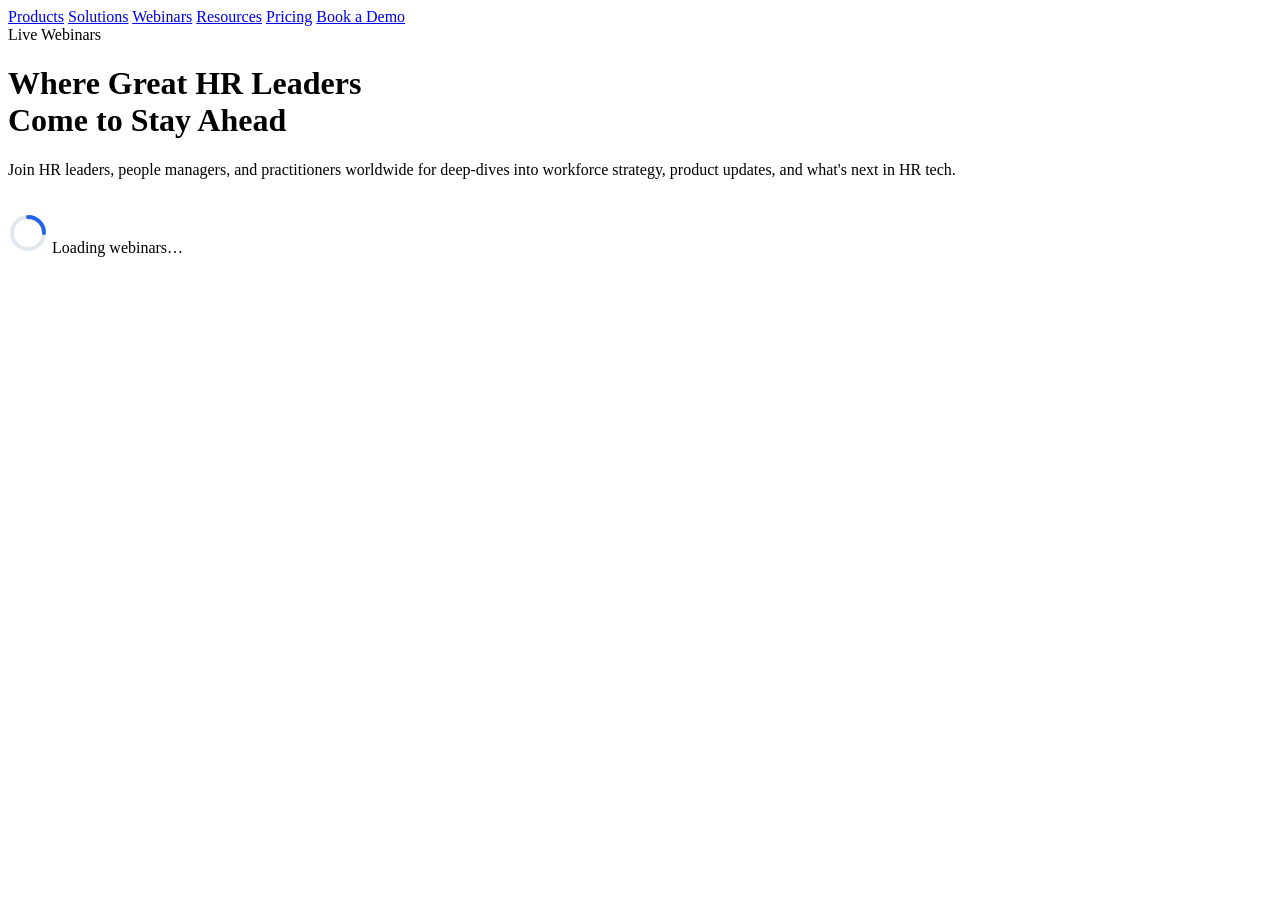
==== commit 10adce67: "Rename webinar_index.html to index.html to fix root 404 on Vercel Co-Authored-By: Claude Sonnet 4.6 " ====
--- a/index.html
+++ b/index.html
@@ -1,76 +1,53 @@
-<!DOCTYPE html>
-<html lang="en">
-<head>
-<meta charset="UTF-8">
-<meta name="viewport" content="width=device-width, initial-scale=1.0">
-<title>Webinars — PeoplesHR</title>
-<link rel="preconnect" href="https://fonts.googleapis.com">
-<link rel="preconnect" href="https://fonts.gstatic.com" crossorigin>
-<link href="https://fonts.googleapis.com/css2?family=Plus+Jakarta+Sans:wght@400;500;600;700;800&display=swap" rel="stylesheet">
-<link rel="stylesheet" href="style.css">
-</head>
-<body class="webinar-page">
-
-<!-- NAV -->
-<nav>
-  <a href="#" class="nav-logo">
-    <svg width="32" height="32" viewBox="0 0 32 32" fill="none">
-      <rect width="32" height="32" rx="8" fill="#2563eb"/>
-      <path d="M8 10h10a6 6 0 0 1 0 12H8V10z" fill="#fff" opacity=".9"/>
-      <circle cx="22" cy="16" r="3" fill="#93c5fd"/>
-    </svg>
-    <span class="logo-text">PeoplesHR</span>
-  </a>
-  <div class="nav-links">
-    <a href="#">Products</a>
-    <a href="#">Solutions</a>
-    <a href="#" style="color:var(--blue);font-weight:700;">Webinars</a>
-    <a href="#">Resources</a>
-    <a href="#">Pricing</a>
-  </div>
-  <a href="#" class="btn-demo">Book a Demo</a>
-  <button class="hamburger" id="hamburger"><span></span><span></span><span></span></button>
-</nav>
-
-<!-- MOBILE NAV DRAWER -->
-<div class="mobile-nav" id="mobile-nav">
-  <a href="#" class="mobile-nav-link">Products</a>
-  <a href="#" class="mobile-nav-link">Solutions</a>
-  <a href="#" class="mobile-nav-link" style="color:var(--blue);">Webinars</a>
-  <a href="#" class="mobile-nav-link">Resources</a>
-  <a href="#" class="mobile-nav-link">Pricing</a>
-  <a href="#" class="mobile-cta">Book a Demo</a>
-</div>
-
-<!-- PAGE HERO -->
-<div class="wb-page-hero">
-  <div class="wb-hero-inner">
-    <div class="wb-hero-content">
-      <div class="wb-hero-eyebrow">
-        <span class="wb-hero-eyebrow-dot"></span>
-        Live Webinars
-      </div>
-      <h1 class="wb-hero-title">Where Great HR Leaders<br><span>Come to Stay Ahead</span></h1>
-      <p class="wb-hero-sub">Join HR leaders, people managers, and practitioners worldwide for deep-dives into workforce strategy, product updates, and what's next in HR tech.</p>
-    </div>
-    <div class="wb-hero-img-col">
-      <img src="images/hero.webp" alt="" class="wb-hero-img">
-    </div>
-  </div>
-</div>
-
-<!-- BODY — all sections injected by app.js -->
-<div class="wb-body" id="wb-body">
-  <div style="text-align:center;padding:80px 0;color:#6b7280;">
-    <svg width="40" height="40" viewBox="0 0 40 40" fill="none" style="margin:0 auto 16px;display:block;animation:spin 1s linear infinite;">
-      <circle cx="20" cy="20" r="16" stroke="#e2e8f0" stroke-width="4"/>
-      <path d="M20 4a16 16 0 0 1 16 16" stroke="#2563eb" stroke-width="4" stroke-linecap="round"/>
-    </svg>
-    <style>@keyframes spin{to{transform:rotate(360deg)}}</style>
-    Loading webinars…
-  </div>
-</div>
-
-<script src="app.js"></script>
-</body>
-</html>
+<!DOCTYPE html>
+<html lang="en">
+<head>
+  <meta charset="UTF-8">
+  <meta name="viewport" content="width=device-width, initial-scale=1.0">
+  <title>Webinars | PeoplesHR</title>
+  <link rel="stylesheet" href="https://phr-shared-assets.vercel.app/phr_website.css">
+  <script src="https://phr-shared-assets.vercel.app/phr_website.js"></script>
+</head>
+<body>
+
+<!-- NAV -->
+
+<!-- MOBILE NAV DRAWER -->
+<div class="mobile-nav" id="mobile-nav">
+  <a href="#" class="mobile-nav-link">Products</a>
+  <a href="#" class="mobile-nav-link">Solutions</a>
+  <a href="#" class="mobile-nav-link nav-active">Webinars</a>
+  <a href="#" class="mobile-nav-link">Resources</a>
+  <a href="#" class="mobile-nav-link">Pricing</a>
+  <a href="#" class="mobile-cta">Book a Demo</a>
+</div>
+
+<!-- PAGE HERO -->
+<div class="wb-page-hero">
+  <div class="wb-hero-inner">
+    <div class="wb-hero-content">
+      <div class="wb-hero-eyebrow">
+        <span class="wb-hero-eyebrow-dot"></span>
+        Live Webinars
+      </div>
+      <h1 class="wb-hero-title">Where Great HR Leaders<br><span>Come to Stay Ahead</span></h1>
+      <p class="wb-hero-sub">Join HR leaders, people managers, and practitioners worldwide for deep-dives into workforce strategy, product updates, and what's next in HR tech.</p>
+    </div>
+    <div class="wb-hero-img-col">
+      <img src="https://peopleshr.com/wp-content/uploads/2026/05/hero.webp" alt="" class="wb-hero-img">
+    </div>
+  </div>
+</div>
+
+<!-- BODY — sections injected by webinar-delta.js -->
+<div class="wb-body" id="wb-body">
+  <div class="wb-loading">
+    <svg width="40" height="40" viewBox="0 0 40 40" fill="none" class="wb-loading-spinner">
+      <circle cx="20" cy="20" r="16" stroke="#e2e8f0" stroke-width="4"/>
+      <path d="M20 4a16 16 0 0 1 16 16" stroke="#2563eb" stroke-width="4" stroke-linecap="round"/>
+    </svg>
+    Loading webinars…
+  </div>
+</div>
+
+</body>
+</html>
